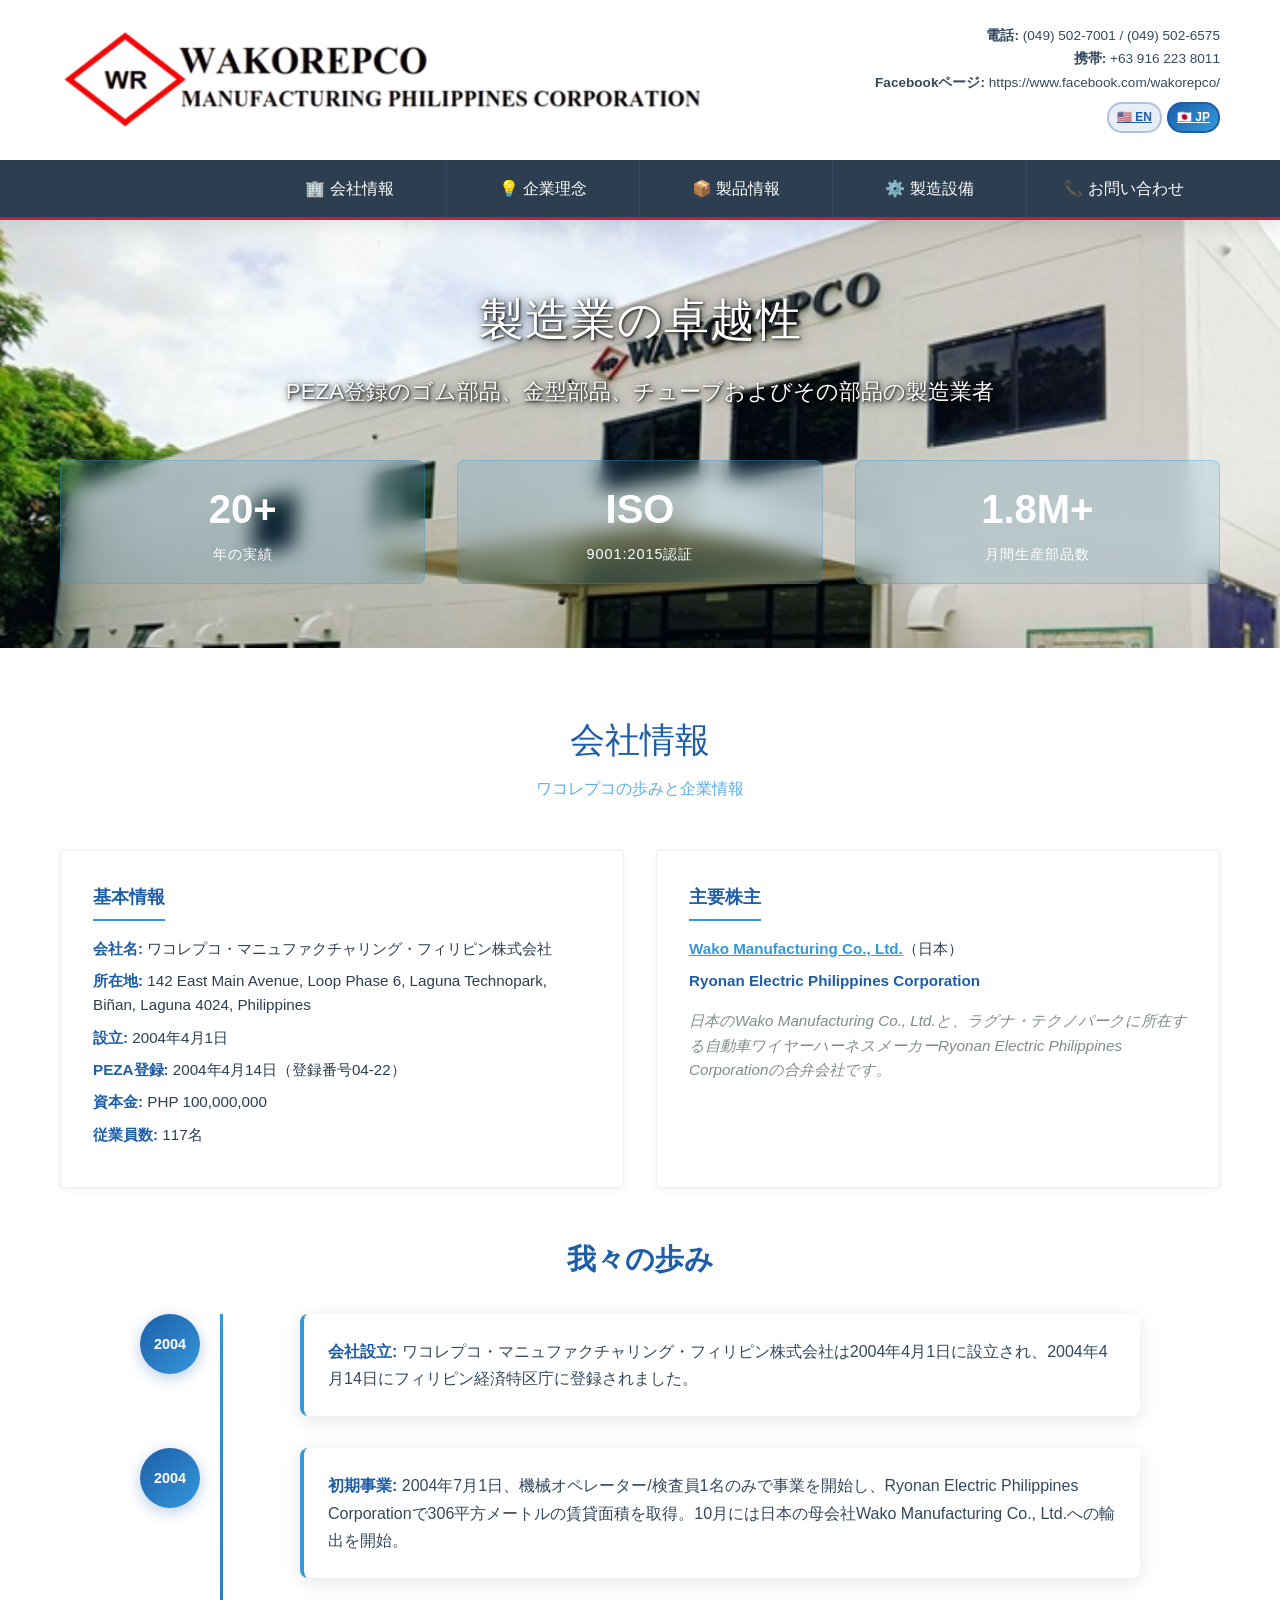
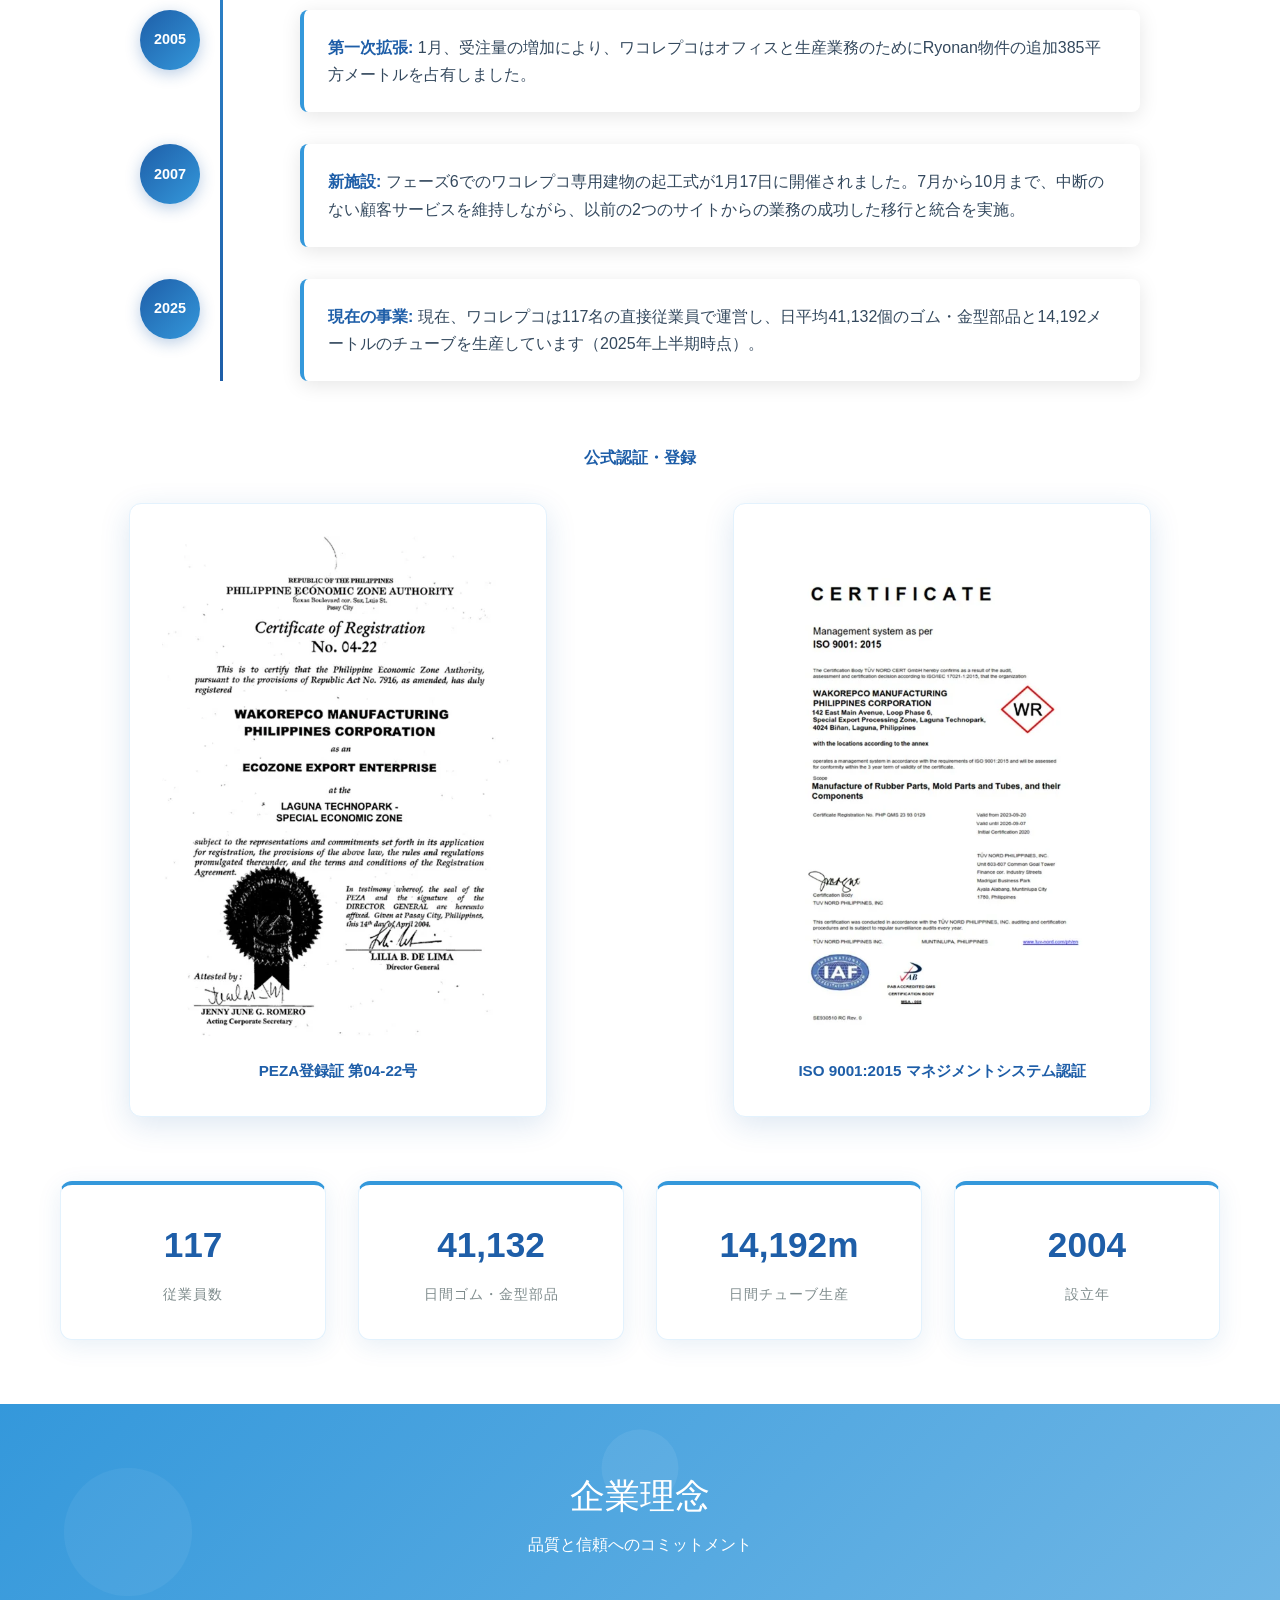
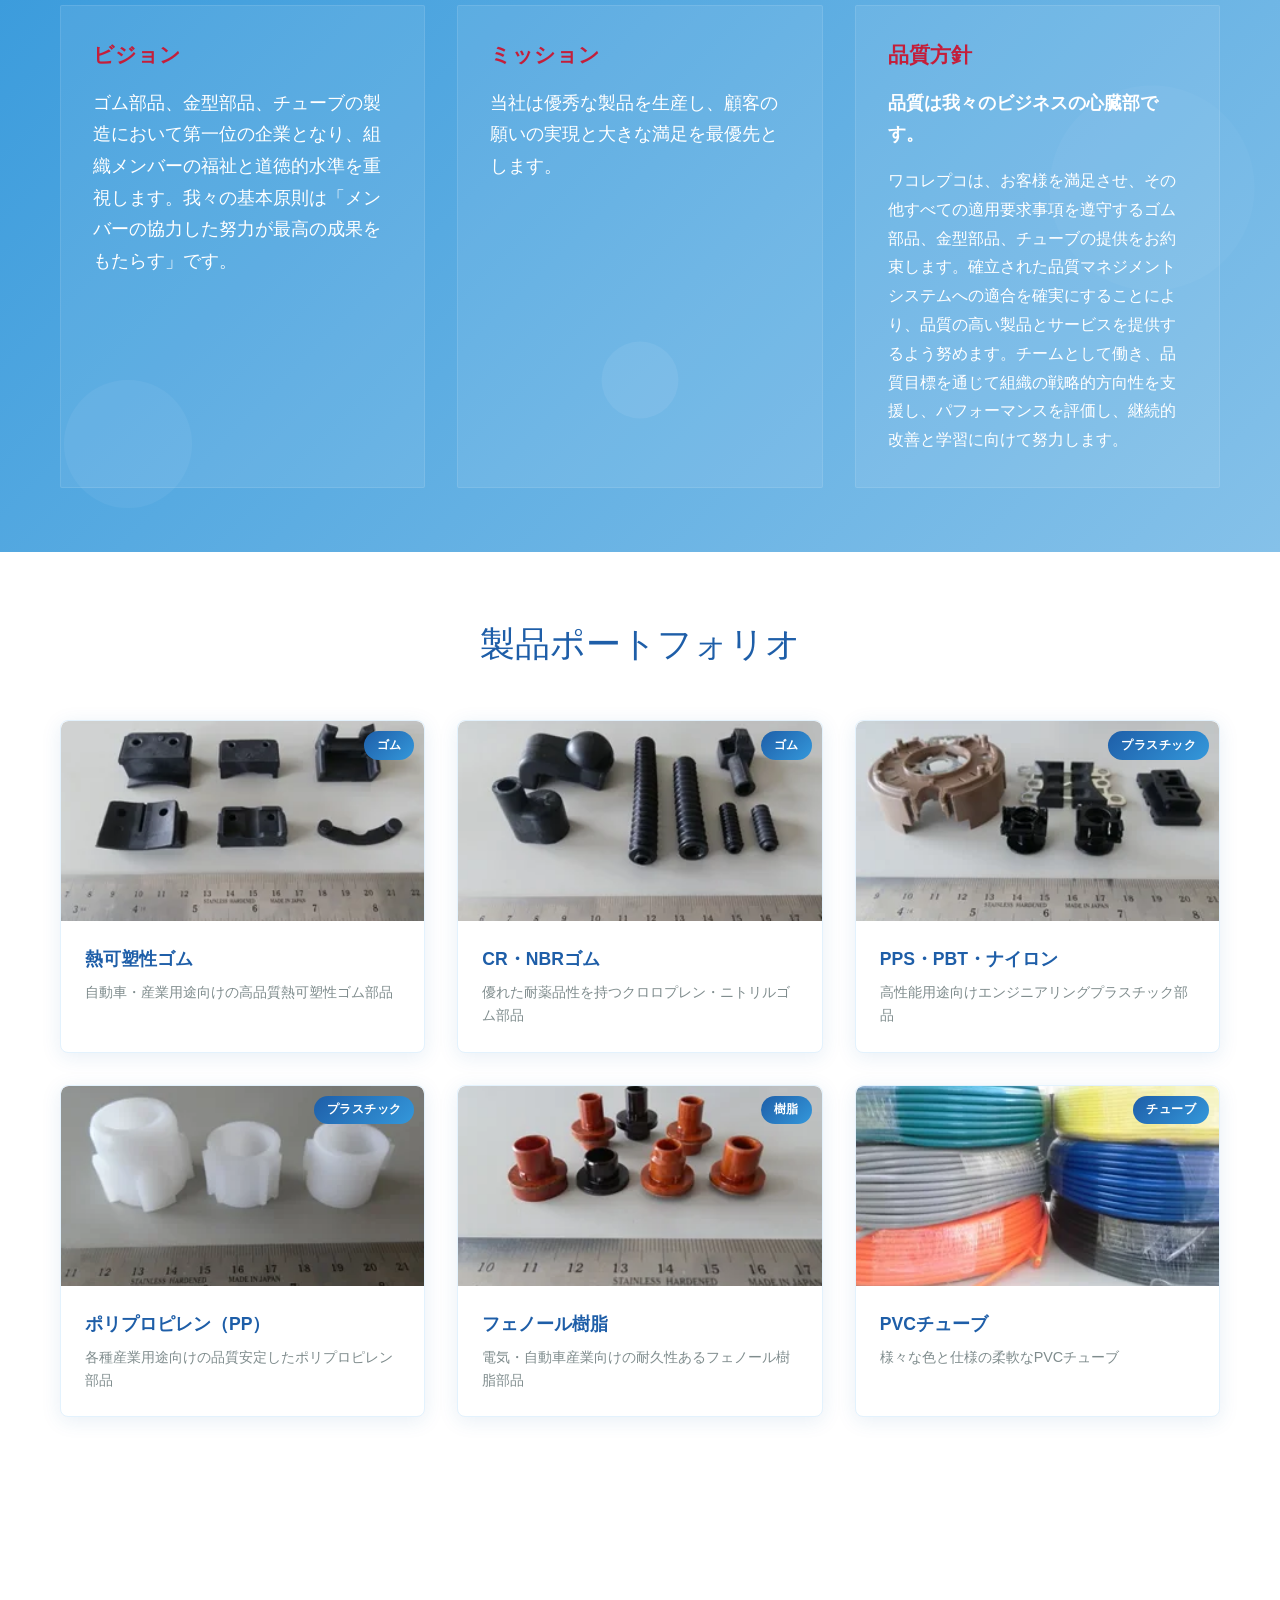
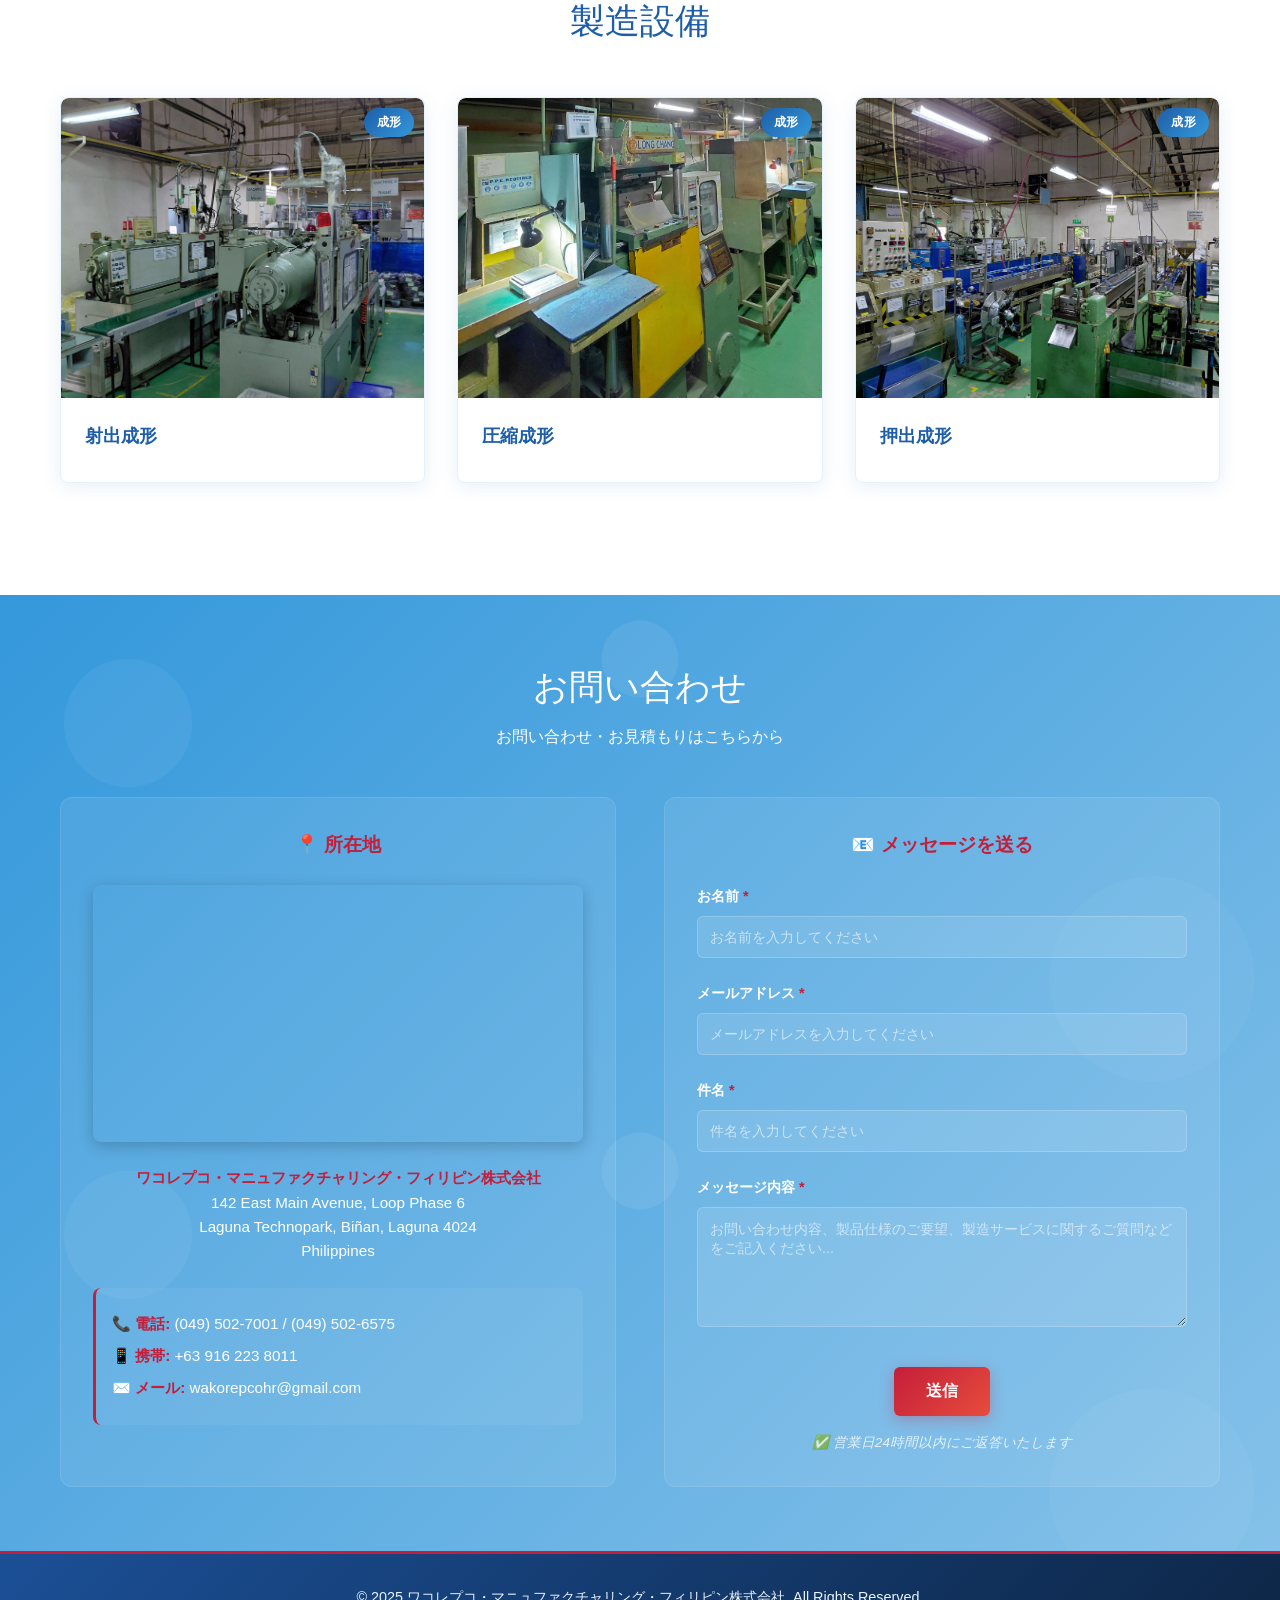
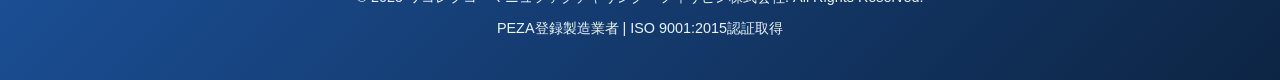
==== ja/index.html @ a809de7e "feat: Add Japanese version, WebP images, and SEO optimizations - Create /ja/ subdirectory with serve" ====
<!DOCTYPE html>
<html lang="ja">
<head>
    <meta charset="UTF-8">
    <meta name="viewport" content="width=device-width, initial-scale=1.0">
    <title>ワコレプコ・マニュファクチャリング・フィリピン株式会社 | PEZA登録 ゴム・金型部品メーカー</title>
    
    <!-- SEO Meta Tags -->
    <meta name="description" content="ラグナ・テクノパークのPEZA登録ゴム部品、金型部品、チューブ製造業者。20年以上の実績、月間180万個の生産能力、日本のWAKO製作所との合弁事業。">
    <meta name="keywords" content="ゴム部品 フィリピン, 金型部品 メーカー, 精密チューブ, ISO 9001:2015認証, PEZA ラグナ, 熱可塑性ゴム, フェノール樹脂, PVCチューブ, 製造業 フィリピン, 日本品質">
    <meta name="author" content="ワコレプコ・マニュファクチャリング・フィリピン株式会社">
    <meta name="robots" content="index, follow">
    <meta name="language" content="Japanese">
    <meta name="geo.region" content="PH-LAG">
    <meta name="geo.placename" content="Biñan, Laguna, Philippines">
    <meta name="geo.position" content="14.2860229;121.0687276">
    <meta name="ICBM" content="14.2860229, 121.0687276">
    
    <!-- Open Graph Meta Tags -->
    <meta property="og:title" content="ワコレプコ・マニュファクチャリング・フィリピン株式会社 | PEZA登録製造業者">
    <meta property="og:description" content="ラグナ・テクノパークのPEZA登録ゴム部品、金型部品、チューブ製造業者。日本のWAKO製作所との合弁事業。">
    <meta property="og:type" content="website">
    <meta property="og:url" content="https://wakorepco.onrender.com/ja/">
    <meta property="og:image" content="https://wakorepco.onrender.com/header-removebg-preview.png">
    <meta property="og:site_name" content="ワコレプコ・マニュファクチャリング・フィリピン株式会社">
    <meta property="og:locale" content="ja_PH">
    
    <!-- Twitter Card Meta Tags -->
    <meta name="twitter:card" content="summary_large_image">
    <meta name="twitter:title" content="ワコレプコ・マニュファクチャリング・フィリピン株式会社 | PEZA登録製造業">
    <meta name="twitter:description" content="ラグナ・テクノパークのPEZA登録ゴム部品、金型部品、チューブ製造業者。">
    <meta name="twitter:image" content="https://wakorepco.onrender.com/header-removebg-preview.png">
    
    <!-- Hreflang Tags -->
    <link rel="alternate" hreflang="en" href="https://wakorepco.onrender.com/">
    <link rel="alternate" hreflang="ja" href="https://wakorepco.onrender.com/ja/">
    <link rel="alternate" hreflang="x-default" href="https://wakorepco.onrender.com/">
    
    <!-- Favicon -->
    <link rel="icon" type="image/png" href="../logo.png">
    <link rel="apple-touch-icon" href="../logo.png">
    
    <!-- Canonical URL -->
    <link rel="canonical" href="https://wakorepco.onrender.com/ja/">
    
    <!-- Google Analytics 4 -->
    <script async src="https://www.googletagmanager.com/gtag/js?id=G-NEMP89RQ2Q"></script>
    <script>
        window.dataLayer = window.dataLayer || [];
        function gtag(){dataLayer.push(arguments);}
        gtag('js', new Date());
        gtag('config', 'G-NEMP89RQ2Q');
    </script>
    
    <!-- Schema.org Structured Data -->
    <script type="application/ld+json">
    {
      "@context": "https://schema.org",
      "@type": "Manufacturing",
      "name": "ワコレプコ・マニュファクチャリング・フィリピン株式会社",
      "description": "PEZA登録ゴム部品、金型部品、チューブ製造業者",
      "url": "https://wakorepco.onrender.com/ja/",
      "logo": "https://wakorepco.onrender.com/logo.png",
      "image": "https://wakorepco.onrender.com/Building%20bg.jpg",
      "telephone": "+63-49-502-7001",
      "email": "wakorepcohr@gmail.com",
      "address": {
        "@type": "PostalAddress",
        "streetAddress": "142 East Main Avenue, Loop Phase 6",
        "addressLocality": "Biñan",
        "addressRegion": "Laguna",
        "postalCode": "4024",
        "addressCountry": "PH"
      },
      "geo": {
        "@type": "GeoCoordinates",
        "latitude": 14.2860229,
        "longitude": 121.0687276
      },
      "foundingDate": "2004-04-01",
      "numberOfEmployees": "117",
      "hasCredential": [
        {
          "@type": "EducationalOccupationalCredential",
          "name": "ISO 9001:2015 Certification",
          "credentialCategory": "Quality Management System"
        }
      ],
      "makesOffer": [
        {
          "@type": "Offer",
          "itemOffered": {
            "@type": "Service",
            "name": "ゴム部品製造"
          }
        },
        {
          "@type": "Offer", 
          "itemOffered": {
            "@type": "Service",
            "name": "金型部品製造"
          }
        },
        {
          "@type": "Offer",
          "itemOffered": {
            "@type": "Service", 
            "name": "精密チューブ製造"
          }
        }
      ],
      "sameAs": [
        "https://www.facebook.com/wakorepco"
      ]
    }
    </script>
    <link rel="stylesheet" href="../style.min.css">
</head>
<body>
    <header>
        <div class="container">
            <div class="header-content">
                <div class="logo">
                    <picture>
                        <source srcset="../header-removebg-preview.webp" type="image/webp">
                        <img src="../header-removebg-preview.png" alt="ワコレプコ・マニュファクチャリング・フィリピン株式会社" class="logo-image">
                    </picture>
                </div>
                <div class="header-contact">
                    <div><strong>電話:</strong> (049) 502-7001 / (049) 502-6575</div>
                    <div><strong>携帯:</strong> +63 916 223 8011</div>
                    <div><strong>Facebookページ:</strong> https://www.facebook.com/wakorepco/</div>
                    <div class="language-switcher">
                        <a href="../" class="lang-btn">🇺🇸 EN</a>
                        <a href="./" class="lang-btn active">🇯🇵 JP</a>
                    </div>
                </div>
            </div>
        </div>
        <nav>
            <div class="container">
                <div class="mobile-menu-toggle" id="mobileMenuToggle" role="button" aria-label="モバイルメニュー" aria-expanded="false">
                    <span></span>
                    <span></span>
                    <span></span>
                </div>
                <ul class="nav-links">
                    <li class="mobile-menu-header">
                        <span>ナビゲーション</span>
                        <span class="mobile-menu-close" onclick="closeMobileMenu()">×</span>
                    </li>
                    <li><a href="#about">🏢 会社情報</a></li>
                    <li><a href="#philosophy">💡 企業理念</a></li>
                    <li><a href="#products">📦 製品情報</a></li>
                    <li><a href="#facilities">⚙️ 製造設備</a></li>
                    <li><a href="#contact">📞 お問い合わせ</a></li>
                </ul>
            </div>
        </nav>
    </header>

    <section class="hero">
        <div class="container">
            <h1>製造業の卓越性</h1>
            <p>PEZA登録のゴム部品、金型部品、チューブおよびその部品の製造業者</p>
            
            <div class="hero-stats">
                <div class="stat-item">
                    <span class="stat-number">20+</span>
                    <span class="stat-label">年の実績</span>
                </div>
                <div class="stat-item">
                    <span class="stat-number">ISO</span>
                    <span class="stat-label">9001:2015認証</span>
                </div>
                <div class="stat-item">
                    <span class="stat-number">1.8M+</span>
                    <span class="stat-label">月間生産部品数</span>
                </div>
            </div>
        </div>
    </section>

    <section class="section" id="about">
        <div class="container">
            <h2 class="section-title">会社情報</h2>
            <p class="section-subtitle">ワコレプコの歩みと企業情報</p>
            
            <!-- Company Info Grid -->
            <div class="company-grid">
                <div class="company-card">
                    <h3>基本情報</h3>
                    <p><strong>会社名:</strong> ワコレプコ・マニュファクチャリング・フィリピン株式会社</p>
                    <p><strong>所在地:</strong> 142 East Main Avenue, Loop Phase 6, Laguna Technopark, Biñan, Laguna 4024, Philippines</p>
                    <p><strong>設立:</strong> 2004年4月1日</p>
                    <p><strong>PEZA登録:</strong> 2004年4月14日（登録番号04-22）</p>
                    <p><strong>資本金:</strong> PHP 100,000,000</p>
                    <p><strong>従業員数:</strong> 117名</p>
                </div>
                
                <div class="company-card">
                    <h3>主要株主</h3>
                    <p><strong><a href="https://www.wakoseisakusyo.jp/" target="_blank" rel="noopener noreferrer">Wako Manufacturing Co., Ltd.</a></strong>（日本）</p>
                    <p><strong>Ryonan Electric Philippines Corporation</strong></p>
                    <p style="margin-top: 1rem; font-style: italic; color: #7f8c8d;">日本のWako Manufacturing Co., Ltd.と、ラグナ・テクノパークに所在する自動車ワイヤーハーネスメーカーRyonan Electric Philippines Corporationの合弁会社です。</p>
                </div>
            </div>
            
            <!-- Company History Timeline -->
            <div class="company-history">
                <div class="history-text">
                    <h3>我々の歩み</h3>
                </div>
                <div class="timeline">
                    <div class="timeline-item">
                        <div class="timeline-year">2004</div>
                        <div class="timeline-content">
                            <p><strong>会社設立:</strong> ワコレプコ・マニュファクチャリング・フィリピン株式会社は2004年4月1日に設立され、2004年4月14日にフィリピン経済特区庁に登録されました。</p>
                        </div>
                    </div>
                    
                    <div class="timeline-item">
                        <div class="timeline-year">2004</div>
                        <div class="timeline-content">
                            <p><strong>初期事業:</strong> 2004年7月1日、機械オペレーター/検査員1名のみで事業を開始し、Ryonan Electric Philippines Corporationで306平方メートルの賃貸面積を取得。10月には日本の母会社Wako Manufacturing Co., Ltd.への輸出を開始。</p>
                        </div>
                    </div>
                    
                    <div class="timeline-item">
                        <div class="timeline-year">2005</div>
                        <div class="timeline-content">
                            <p><strong>第一次拡張:</strong> 1月、受注量の増加により、ワコレプコはオフィスと生産業務のためにRyonan物件の追加385平方メートルを占有しました。</p>
                        </div>
                    </div>
                    
                    <div class="timeline-item">
                        <div class="timeline-year">2007</div>
                        <div class="timeline-content">
                            <p><strong>新施設:</strong> フェーズ6でのワコレプコ専用建物の起工式が1月17日に開催されました。7月から10月まで、中断のない顧客サービスを維持しながら、以前の2つのサイトからの業務の成功した移行と統合を実施。</p>
                        </div>
                    </div>
                    
                    <div class="timeline-item">
                        <div class="timeline-year">2025</div>
                        <div class="timeline-content">
                            <p><strong>現在の事業:</strong> 現在、ワコレプコは117名の直接従業員で運営し、日平均41,132個のゴム・金型部品と14,192メートルのチューブを生産しています（2025年上半期時点）。</p>
                        </div>
                    </div>
                </div>
            </div>
            
            <!-- Certifications Section -->
            <div class="certifications-section">
                <h3 class="section-subtitle" style="margin-bottom: 2rem; color: #1e5ea8;">公式認証・登録</h3>
                <div class="certification-images">
                    <div class="cert-image">
                        <picture>
                            <source srcset="../peza.webp" type="image/webp">
                            <img src="../peza.jpg" loading="lazy" alt="PEZA登録証" />
                        </picture>
                        <p>PEZA登録証 第04-22号</p>
                    </div>
                    <div class="cert-image">
                        <picture>
                            <source srcset="../iso.webp" type="image/webp">
                            <img src="../iso.jpg" loading="lazy" alt="ISO 9001:2015認証" />
                        </picture>
                        <p>ISO 9001:2015 マネジメントシステム認証</p>
                    </div>
                </div>
            </div>
            
            <!-- Company Statistics -->
            <div class="company-stats">
                <div class="stat-card">
                    <span class="stat-number">117</span>
                    <span class="stat-label">従業員数</span>
                </div>
                <div class="stat-card">
                    <span class="stat-number">41,132</span>
                    <span class="stat-label">日間ゴム・金型部品</span>
                </div>
                <div class="stat-card">
                    <span class="stat-number">14,192m</span>
                    <span class="stat-label">日間チューブ生産</span>
                </div>
                <div class="stat-card">
                    <span class="stat-number">2004</span>
                    <span class="stat-label">設立年</span>
                </div>
            </div>
        </div>
    </section>

    <section class="section philosophy-section" id="philosophy">
        <div class="container">
            <h2 class="section-title">企業理念</h2>
            <p class="section-subtitle">品質と信頼へのコミットメント</p>
            
            <div class="philosophy-grid">
                <div class="philosophy-card">
                    <h3>ビジョン</h3>
                    <p>ゴム部品、金型部品、チューブの製造において第一位の企業となり、組織メンバーの福祉と道徳的水準を重視します。我々の基本原則は「メンバーの協力した努力が最高の成果をもたらす」です。</p>
                </div>
                
                <div class="philosophy-card">
                    <h3>ミッション</h3>
                    <p>当社は優秀な製品を生産し、顧客の願いの実現と大きな満足を最優先とします。</p>
                </div>
                
                <div class="philosophy-card">
                    <h3>品質方針</h3>
                    <p><strong>品質は我々のビジネスの心臓部です。</strong></p>
                    <p style="margin-top: 1rem; font-size: 1rem;">ワコレプコは、お客様を満足させ、その他すべての適用要求事項を遵守するゴム部品、金型部品、チューブの提供をお約束します。確立された品質マネジメントシステムへの適合を確実にすることにより、品質の高い製品とサービスを提供するよう努めます。チームとして働き、品質目標を通じて組織の戦略的方向性を支援し、パフォーマンスを評価し、継続的改善と学習に向けて努力します。</p>
                </div>
            </div>
        </div>
    </section>

    <section class="section section-alt products-section" id="products">
        <div class="container">
            <h2 class="section-title">製品ポートフォリオ</h2>
            
            <div class="product-gallery">
                <div class="product-grid">
                    <div class="product-item" onclick="openLightbox('../thermoplastic-rubber.jpg', '熱可塑性ゴム部品', '自動車・産業用途向けの高品質熱可塑性ゴム部品')">
                        <div class="product-image">
                            <picture>
                                <source srcset="../thermoplastic-rubber.webp" type="image/webp">
                                <img src="../thermoplastic-rubber.jpg" loading="lazy" alt="熱可塑性ゴム部品" style="width: 100%; height: 100%; object-fit: cover;">
                            </picture>
                            <div class="product-overlay">
                                <span class="product-category">ゴム</span>
                            </div>
                            <div class="product-zoom-icon">🔍</div>
                        </div>
                        <div class="product-info">
                            <h4>熱可塑性ゴム</h4>
                            <p>自動車・産業用途向けの高品質熱可塑性ゴム部品</p>
                        </div>
                    </div>
                    
                    <div class="product-item" onclick="openLightbox('../cr-nbr-rubber.jpg', 'CR・NBRゴム部品', '優れた耐薬品性を持つクロロプレン・ニトリルゴム部品')">
                        <div class="product-image">
                            <picture>
                                <source srcset="../cr-nbr-rubber.webp" type="image/webp">
                                <img src="../cr-nbr-rubber.jpg" loading="lazy" alt="CR・NBRゴム部品" style="width: 100%; height: 100%; object-fit: cover;">
                            </picture>
                            <div class="product-overlay">
                                <span class="product-category">ゴム</span>
                            </div>
                            <div class="product-zoom-icon">🔍</div>
                        </div>
                        <div class="product-info">
                            <h4>CR・NBRゴム</h4>
                            <p>優れた耐薬品性を持つクロロプレン・ニトリルゴム部品</p>
                        </div>
                    </div>
                    
                    <div class="product-item" onclick="openLightbox('../pps-pbt-nylon.jpg', 'PPS・PBT・ナイロン部品', '高性能用途向けエンジニアリングプラスチック部品')">
                        <div class="product-image">
                            <picture>
                                <source srcset="../pps-pbt-nylon.webp" type="image/webp">
                                <img src="../pps-pbt-nylon.jpg" loading="lazy" alt="PPS・PBT・ナイロン部品" style="width: 100%; height: 100%; object-fit: cover;">
                            </picture>
                            <div class="product-overlay">
                                <span class="product-category">プラスチック</span>
                            </div>
                            <div class="product-zoom-icon">🔍</div>
                        </div>
                        <div class="product-info">
                            <h4>PPS・PBT・ナイロン</h4>
                            <p>高性能用途向けエンジニアリングプラスチック部品</p>
                        </div>
                    </div>
                    
                    <div class="product-item" onclick="openLightbox('../polypropylene.jpg', 'ポリプロピレン（PP）部品', '各種産業用途向けの品質安定したポリプロピレン部品')">
                        <div class="product-image">
                            <picture>
                                <source srcset="../polypropylene.webp" type="image/webp">
                                <img src="../polypropylene.jpg" loading="lazy" alt="ポリプロピレン部品" style="width: 100%; height: 100%; object-fit: cover;">
                            </picture>
                            <div class="product-overlay">
                                <span class="product-category">プラスチック</span>
                            </div>
                            <div class="product-zoom-icon">🔍</div>
                        </div>
                        <div class="product-info">
                            <h4>ポリプロピレン（PP）</h4>
                            <p>各種産業用途向けの品質安定したポリプロピレン部品</p>
                        </div>
                    </div>
                    
                    <div class="product-item" onclick="openLightbox('../phenol-resin.jpg', 'フェノール樹脂部品', '電気・自動車産業向けの耐久性あるフェノール樹脂部品')">
                        <div class="product-image">
                            <picture>
                                <source srcset="../phenol-resin.webp" type="image/webp">
                                <img src="../phenol-resin.jpg" loading="lazy" alt="フェノール樹脂部品" style="width: 100%; height: 100%; object-fit: cover;">
                            </picture>
                            <div class="product-overlay">
                                <span class="product-category">樹脂</span>
                            </div>
                            <div class="product-zoom-icon">🔍</div>
                        </div>
                        <div class="product-info">
                            <h4>フェノール樹脂</h4>
                            <p>電気・自動車産業向けの耐久性あるフェノール樹脂部品</p>
                        </div>
                    </div>
                    
                    <div class="product-item" onclick="openLightbox('../pvc-tubes.jpg', 'PVCチューブ', '様々な色と仕様の柔軟なPVCチューブ')">
                        <div class="product-image">
                            <picture>
                                <source srcset="../pvc-tubes.webp" type="image/webp">
                                <img src="../pvc-tubes.jpg" loading="lazy" alt="PVCチューブ" style="width: 100%; height: 100%; object-fit: cover;">
                            </picture>
                            <div class="product-overlay">
                                <span class="product-category">チューブ</span>
                            </div>
                            <div class="product-zoom-icon">🔍</div>
                        </div>
                        <div class="product-info">
                            <h4>PVCチューブ</h4>
                            <p>様々な色と仕様の柔軟なPVCチューブ</p>
                        </div>
                    </div>
                </div>
            </div>
        </div>
    </section>

    <section class="section" id="facilities">
        <div class="container">
            <h2 class="section-title">製造設備</h2>
            
            <div class="product-grid">
                <div class="product-item" onclick="openLightbox('../Injection-Molding.jpg', '射出成形', '')">
                    <div class="product-image" style="height: 300px;">
                        <picture>
                            <source srcset="../Injection-Molding.webp" type="image/webp">
                            <img src="../Injection-Molding.jpg" loading="lazy" alt="射出成形" style="width: 100%; height: 100%; object-fit: cover;">
                        </picture>
                        <div class="product-overlay">
                            <span class="product-category">成形</span>
                        </div>
                        <div class="product-zoom-icon">🔍</div>
                    </div>
                    <div class="product-info">
                        <h4>射出成形</h4>
                    </div>
                </div>
                
                <div class="product-item" onclick="openLightbox('../Compression-molding.jpg', '圧縮成形', '')">
                    <div class="product-image" style="height: 300px;">
                        <picture>
                            <source srcset="../Compression-molding.webp" type="image/webp">
                            <img src="../Compression-molding.jpg" loading="lazy" alt="圧縮成形" style="width: 100%; height: 100%; object-fit: cover;">
                        </picture>
                        <div class="product-overlay">
                            <span class="product-category">成形</span>
                        </div>
                        <div class="product-zoom-icon">🔍</div>
                    </div>
                    <div class="product-info">
                        <h4>圧縮成形</h4>
                    </div>
                </div>
                
                <div class="product-item" onclick="openLightbox('../Extrusion.jpg', '押出成形', '')">
                    <div class="product-image" style="height: 300px;">
                        <picture>
                            <source srcset="../Extrusion.webp" type="image/webp">
                            <img src="../Extrusion.jpg" loading="lazy" alt="押出成形" style="width: 100%; height: 100%; object-fit: cover;">
                        </picture>
                        <div class="product-overlay">
                            <span class="product-category">成形</span>
                        </div>
                        <div class="product-zoom-icon">🔍</div>
                    </div>
                    <div class="product-info">
                        <h4>押出成形</h4>
                    </div>
                </div>
            </div>
        </div>
    </section>

    <section class="section contact-section" id="contact">
        <div class="container">
            <h2 class="section-title">お問い合わせ</h2>
            <p class="section-subtitle">お問い合わせ・お見積もりはこちらから</p>
            
            <div class="contact-main-grid">
                <div class="location-section">
                    <h3>📍 所在地</h3>
                    <div class="map-container">
                        <iframe src="https://www.google.com/maps/embed?pb=!1m18!1m12!1m3!1d3865.1234567890123!2d121.0687276!3d14.2860229!2m3!1f0!2f0!3f0!3m2!1i1024!2i768!4f13.1!3m3!1m2!1s0x0%3A0x0!2zMTTCsDE3JzA5LjciTiAxMjHCsDA0JzA3LjQiRQ!5e0!3m2!1sen!2sph!4v1234567890" width="100%" height="250" style="border:0;" allowfullscreen="" loading="lazy" referrerpolicy="no-referrer-when-downgrade"></iframe>
                    </div>
                    <div class="address-info">
                        <strong>ワコレプコ・マニュファクチャリング・フィリピン株式会社</strong><br>
                        142 East Main Avenue, Loop Phase 6<br>
                        Laguna Technopark, Biñan, Laguna 4024<br>
                        Philippines
                    </div>
                    <div class="contact-quick-info">
                        <p><strong>📞 電話:</strong> (049) 502-7001 / (049) 502-6575</p>
                        <p><strong>📱 携帯:</strong> +63 916 223 8011</p>
                        <p><strong>✉️ メール:</strong> wakorepcohr@gmail.com</p>
                    </div>
                </div>
                
                <div class="contact-form-section">
                    <h3>📧 メッセージを送る</h3>
                    <form class="contact-form" action="https://formspree.io/f/xgvavgqj" method="POST">
                        <div class="form-group">
                            <label for="name">お名前 <span class="required">*</span></label>
                            <input type="text" id="name" name="name" placeholder="お名前を入力してください" required>
                        </div>
                        <div class="form-group">
                            <label for="email">メールアドレス <span class="required">*</span></label>
                            <input type="email" id="email" name="email" placeholder="メールアドレスを入力してください" required>
                        </div>
                        <div class="form-group">
                            <label for="subject">件名 <span class="required">*</span></label>
                            <input type="text" id="subject" name="subject" placeholder="件名を入力してください" required>
                        </div>
                        <div class="form-group">
                            <label for="message">メッセージ内容 <span class="required">*</span></label>
                            <textarea id="message" name="message" placeholder="お問い合わせ内容、製品仕様のご要望、製造サービスに関するご質問などをご記入ください..." required></textarea>
                        </div>
                        <div class="form-submit">
                            <button type="submit" class="submit-btn">送信</button>
                            <p class="form-note">✅ 営業日24時間以内にご返答いたします</p>
                        </div>
                        <div id="formStatus" class="form-status" style="display: none;"></div>
                    </form>
                </div>
            </div>
        </div>
    </section>

    <footer>
        <div class="container">
            <div class="footer-content">
                <p>&copy; 2025 ワコレプコ・マニュファクチャリング・フィリピン株式会社. All Rights Reserved.</p>
                <p>PEZA登録製造業者 | ISO 9001:2015認証取得</p>
            </div>
        </div>
    </footer>

    <button class="back-to-top" onclick="scrollToTop()" aria-label="トップに戻る">
        <span>↑</span>
        <span class="back-to-top-text">トップに戻る</span>
    </button>

    <!-- Lightbox Modal -->
    <div id="lightboxModal" class="lightbox-modal" onclick="closeLightbox()">
        <div class="lightbox-content" onclick="event.stopPropagation()">
            <span class="lightbox-close" onclick="closeLightbox()">×</span>
            <img id="lightboxImage" src="" alt="">
            <div class="lightbox-info">
                <h3 id="lightboxTitle"></h3>
                <p id="lightboxDescription"></p>
            </div>
        </div>
    </div>

    <script src="../main.min.js"></script>
</body>
</html>
---- style.min.css ----
*{margin:0;padding:0;box-sizing:border-box}body{font-family:Arial,sans-serif;line-height:1.6;color:#2c3e50;background-color:#fff}.container{max-width:1200px;margin:0 auto;padding:0 20px}header{background:#fff;border-bottom:3px solid #c41e3a;box-shadow:0 4px 20px rgba(0,0,0,.1);position:sticky;top:0;z-index:1000}.header-content{display:flex;justify-content:space-between;align-items:center;padding:1rem 0}.logo{display:flex;align-items:center;gap:15px}.logo-image{height:120px;width:auto;margin-right:15px}.logo-placeholder{display:flex;align-items:center;gap:15px}.company-info h1{font-size:1.8rem;font-weight:700;color:#2c3e50;margin-bottom:2px}.company-tagline{font-size:.85rem;color:#7f8c8d;font-weight:500}.header-contact{text-align:right;font-size:.85rem;color:#34495e}.header-contact div{margin-bottom:2px}.language-switcher{display:flex;gap:5px;margin-top:8px;justify-content:flex-end}.lang-btn{background:rgba(30,94,168,.1);border:2px solid rgba(30,94,168,.3);color:#1e5ea8;padding:4px 8px;border-radius:15px;font-size:.75rem;font-weight:600;cursor:pointer;transition:all .3s ease;display:flex;align-items:center;gap:2px}.lang-btn:hover{background:rgba(30,94,168,.2);border-color:rgba(30,94,168,.5);transform:translateY(-1px)}.lang-btn.active{background:linear-gradient(135deg,#1e5ea8 0,#3498db 100%);border-color:#1e5ea8;color:#fff}nav{background:#2c3e50;padding:0;position:relative}.nav-links{display:flex;list-style:none;margin:0;padding:0}.nav-links li{flex:1}.nav-links a{display:block;color:#fff;text-decoration:none;padding:1rem;text-align:center;font-weight:500;transition:background .3s ease;border-right:1px solid #34495e}.nav-links li:last-child a{border-right:none}.nav-links a:hover{background:linear-gradient(135deg,#3498db 0,#5dade2 100%);transform:translateY(-1px)}.mobile-menu-toggle{display:none;flex-direction:column;cursor:pointer;padding:8px;z-index:1001;position:absolute;top:50%;right:20px;transform:translateY(-50%);background:0 0;border:2px solid rgba(255,255,255,.3);border-radius:8px;transition:all .3s ease;width:40px;height:40px;justify-content:center;align-items:center}.mobile-menu-toggle:hover{background:rgba(255,255,255,.1);border-color:rgba(255,255,255,.5)}.mobile-menu-toggle span{width:20px;height:2px;background:#fff;margin:2px 0;transition:.3s;border-radius:1px;display:block}.mobile-menu-toggle.active{background:rgba(255,255,255,.15);border-color:rgba(255,255,255,.6)}.mobile-menu-toggle.active span:first-child{transform:rotate(-45deg) translate(-3px,4px)}.mobile-menu-toggle.active span:nth-child(2){opacity:0}.mobile-menu-toggle.active span:nth-child(3){transform:rotate(45deg) translate(-3px,-4px)}.hero{background:url('Building bg.jpg') right 20%/cover no-repeat;color:#fff;padding:4rem 0;text-align:center;position:relative;overflow:hidden}.hero::before{content:'';position:absolute;top:0;left:0;right:0;bottom:0;background:linear-gradient(135deg,rgba(52,152,219,.7) 0,rgba(52,152,219,.4) 50%,rgba(52,152,219,.2) 100%);z-index:1}.hero .container{position:relative;z-index:2}.hero::before{content:'';position:absolute;top:0;left:0;right:0;bottom:0;background:url('data:image/svg+xml,<svg xmlns="http://www.w3.org/2000/svg" viewBox="0 0 1000 1000"><defs><radialGradient id="a" cx="50%" cy="50%"><stop offset="0%" stop-color="%23ffffff" stop-opacity="0.1"/><stop offset="100%" stop-color="%23ffffff" stop-opacity="0"/></radialGradient></defs><circle cx="200" cy="200" r="150" fill="url(%23a)"/><circle cx="800" cy="300" r="100" fill="url(%23a)"/><circle cx="400" cy="700" r="120" fill="url(%23a)"/></svg>');opacity:.3;z-index:0}.hero h1{font-size:2.8rem;font-weight:300;margin-bottom:1rem;letter-spacing:1px;text-shadow:2px 2px 12px rgba(0,0,0,.8),1px 1px 3px rgba(0,0,0,.9)}.hero p{font-size:1.4rem;margin-bottom:2rem;font-weight:400;line-height:1.8;color:#fff;text-shadow:2px 2px 8px rgba(0,0,0,.8),1px 1px 3px rgba(0,0,0,.9)}.hero-stats{display:grid;grid-template-columns:repeat(auto-fit,minmax(200px,1fr));gap:2rem;margin-top:3rem;position:relative;z-index:1}.stat-item{text-align:center;padding:1rem;background:rgba(52,152,219,.15);border-radius:8px;backdrop-filter:blur(10px);border:1px solid rgba(52,152,219,.3)}.stat-number{font-size:2.5rem;font-weight:700;color:#fff;display:block}.stat-label{font-size:.9rem;color:#fff;text-transform:uppercase;letter-spacing:1px}.section{padding:4rem 0}.section-alt{background:#f8f9fa}.section-title{font-size:2.2rem;font-weight:300;color:#1e5ea8;margin-bottom:.5rem;text-align:center}.products-section .section-title{margin-bottom:3rem}#facilities .section-title{margin-bottom:3rem}.section-subtitle{text-align:center;color:#5dade2;margin-bottom:3rem;font-size:1rem}.company-grid{display:grid;grid-template-columns:repeat(auto-fit,minmax(350px,1fr));gap:2rem;margin-bottom:3rem}.company-card{background:#fff;padding:2rem;border:1px solid #ecf0f1;border-radius:2px;box-shadow:0 2px 10px rgba(0,0,0,.05)}.company-card h3{color:#1e5ea8;font-size:1.1rem;font-weight:600;margin-bottom:1rem;padding-bottom:.5rem;border-bottom:2px solid #3498db;display:inline-block}.company-card p{margin-bottom:.5rem;font-size:.95rem;line-height:1.6}.company-card strong{color:#1e5ea8}.company-history{margin-bottom:4rem}.history-text h3{font-size:1.8rem;color:#1e5ea8;margin-bottom:2rem;text-align:center;font-weight:600}.timeline{position:relative;max-width:1000px;margin:0 auto}.timeline::before{content:'';position:absolute;left:80px;top:0;bottom:0;width:3px;background:linear-gradient(180deg,#3498db 0,#1e5ea8 100%)}.timeline-item{position:relative;margin-bottom:2rem;padding-left:140px}.timeline-year{position:absolute;left:0;top:0;width:60px;height:60px;background:linear-gradient(135deg,#1e5ea8 0,#3498db 100%);color:#fff;border-radius:50%;display:flex;align-items:center;justify-content:center;font-weight:700;font-size:.9rem;box-shadow:0 4px 15px rgba(30,94,168,.3);z-index:10}.timeline-content{background:#fff;padding:1.5rem;border-radius:8px;box-shadow:0 4px 20px rgba(0,0,0,.1);border-left:4px solid #3498db;margin-left:20px}.timeline-content p{margin-bottom:1rem;line-height:1.7;color:#34495e}.timeline-content p:last-child{margin-bottom:0}.timeline-content strong{color:#1e5ea8}p a{color:#3498db;text-decoration:underline;transition:color .3s ease}p a:hover{color:#1e5ea8;text-decoration:underline}.certifications-section{margin:4rem 0;text-align:center}.certification-images{display:grid;grid-template-columns:repeat(auto-fit,minmax(400px,1fr));gap:3rem;margin-top:2rem;justify-items:center}.cert-image{background:#fff;padding:2rem;border-radius:12px;box-shadow:0 8px 30px rgba(30,94,168,.15);border:1px solid #e3f2fd;transition:transform .3s ease,box-shadow .3s ease}.cert-image:hover{transform:translateY(-5px);box-shadow:0 12px 40px rgba(30,94,168,.2)}.cert-image img{max-width:100%;height:auto;max-height:500px;border-radius:8px;margin-bottom:1rem}.cert-image p{font-size:.95rem;color:#1e5ea8;font-weight:600;margin:0}.company-stats{display:grid;grid-template-columns:repeat(auto-fit,minmax(200px,1fr));gap:2rem;margin-top:3rem}.stat-card{background:#fff;padding:2rem;border-radius:12px;text-align:center;box-shadow:0 6px 25px rgba(30,94,168,.1);border:1px solid #e3f2fd;border-top:4px solid #3498db;transition:transform .3s ease,box-shadow .3s ease}.stat-card:hover{transform:translateY(-3px);box-shadow:0 10px 35px rgba(30,94,168,.15)}.stat-card .stat-number{font-size:2.2rem;font-weight:700;color:#1e5ea8;display:block;margin-bottom:.5rem}.stat-card .stat-label{font-size:.9rem;color:#7f8c8d;text-transform:uppercase;letter-spacing:1px;font-weight:500}.philosophy-section{background:linear-gradient(135deg,#3498db 0,#5dade2 50%,#85c1e9 100%);color:#fff;position:relative;overflow:hidden}.philosophy-section::before{content:'';position:absolute;top:0;left:0;right:0;bottom:0;background:url('data:image/svg+xml,<svg xmlns="http://www.w3.org/2000/svg" viewBox="0 0 1000 400"><circle cx="100" cy="100" r="50" fill="%23ffffff" opacity="0.05"/><circle cx="900" cy="300" r="80" fill="%23ffffff" opacity="0.03"/><circle cx="500" cy="50" r="30" fill="%23ffffff" opacity="0.07"/></svg>');z-index:0}.philosophy-section .section-subtitle,.philosophy-section .section-title{color:#fff;position:relative;z-index:1}.philosophy-grid{display:grid;grid-template-columns:repeat(auto-fit,minmax(350px,1fr));gap:2rem;position:relative;z-index:1}.philosophy-card{background:rgba(255,255,255,.08);padding:2rem;border:1px solid rgba(255,255,255,.1);border-radius:2px}.philosophy-card h3{font-size:1.3rem;font-weight:600;margin-bottom:1rem;color:#c41e3a}.philosophy-card p{line-height:1.8;font-size:1.1rem}.product-gallery{margin-bottom:3rem}.gallery-title{font-size:1.8rem;color:#1e5ea8;text-align:center;margin-bottom:2rem;font-weight:600;position:relative}.gallery-title::after{content:'';position:absolute;bottom:-8px;left:50%;transform:translateX(-50%);width:60px;height:3px;background:linear-gradient(90deg,#3498db,#5dade2)}.product-grid{display:grid;grid-template-columns:repeat(auto-fit,minmax(300px,1fr));gap:2rem;margin-bottom:3rem}.product-item{background:#fff;border-radius:8px;overflow:hidden;box-shadow:0 4px 20px rgba(30,94,168,.1);transition:all .3s ease;border:1px solid #e3f2fd}.product-item:hover{transform:translateY(-5px);box-shadow:0 8px 30px rgba(30,94,168,.2)}.product-image{position:relative;height:200px;overflow:hidden;background:#f8f9fa;border-radius:8px 8px 0 0}.product-overlay{position:absolute;top:10px;right:10px;background:linear-gradient(135deg,#1e5ea8,#3498db);color:#fff;padding:.3rem .8rem;border-radius:15px;font-size:.75rem;font-weight:600;text-transform:uppercase;letter-spacing:.5px}.product-info{padding:1.5rem}.product-info h4{color:#1e5ea8;font-size:1.1rem;font-weight:600;margin-bottom:.5rem}.product-info p{color:#7f8c8d;font-size:.9rem;line-height:1.6}.product-item{cursor:pointer;position:relative;z-index:1;pointer-events:auto}.product-zoom-icon{position:absolute;top:10px;right:10px;background:rgba(30,94,168,.9);color:#fff;width:35px;height:35px;border-radius:50%;display:flex;align-items:center;justify-content:center;font-size:20px;opacity:0;transition:all .3s ease;cursor:pointer}.product-item:hover .product-zoom-icon{opacity:1}.lightbox-modal{display:none;position:fixed;top:0;left:0;width:100%;height:100%;background:rgba(0,0,0,.9);z-index:2000;align-items:center;justify-content:center}.lightbox-modal.show{display:flex!important}.lightbox-content{background:#fff;border-radius:12px;max-width:90%;max-height:90%;position:relative;display:flex;flex-direction:column;overflow:hidden;box-shadow:0 20px 60px rgba(0,0,0,.3)}.lightbox-close{position:absolute;top:15px;right:20px;font-size:30px;color:#666;cursor:pointer;z-index:10;background:rgba(255,255,255,.9);width:40px;height:40px;border-radius:50%;display:flex;align-items:center;justify-content:center;transition:all .3s ease}.lightbox-close:hover{background:rgba(196,30,58,.9);color:#fff}#lightboxImage{width:100%;max-height:70vh;object-fit:contain;background:#f8f9fa}.lightbox-info{padding:2rem;text-align:center}.lightbox-info h3{color:#3498db;margin-bottom:1rem;font-size:1.5rem}.lightbox-info p{color:#3498db;line-height:1.6}.products-section{background:#fff}.table-container{background:#fff;border:1px solid #ecf0f1;border-radius:2px;overflow:hidden;margin-bottom:2rem;box-shadow:0 2px 10px rgba(0,0,0,.05)}.table-header{background:linear-gradient(135deg,#1e5ea8 0,#2471a3 100%);color:#fff;padding:1rem 1.5rem;font-size:1.1rem;font-weight:600}table{width:100%;border-collapse:collapse}th{background:linear-gradient(135deg,#e3f2fd 0,#f8f9fa 100%);padding:1rem 1.5rem;text-align:left;font-weight:600;color:#1e5ea8;border-bottom:2px solid #3498db;font-size:.9rem;text-transform:uppercase;letter-spacing:.5px}td{padding:1rem 1.5rem;border-bottom:1px solid #ecf0f1;font-size:.95rem}tr:nth-child(2n){background:#fafbfc}tr:hover{background:linear-gradient(135deg,#e3f2fd 0,#f1f8ff 100%)}.facilities-grid{display:grid;grid-template-columns:repeat(auto-fit,minmax(300px,1fr));gap:1.5rem}.facility-card{background:#fff;padding:2rem;border:1px solid #e3f2fd;border-radius:8px;border-left:4px solid #3498db;box-shadow:0 4px 20px rgba(30,94,168,.1);transition:transform .3s ease,box-shadow .3s ease}.facility-card:hover{transform:translateY(-2px);box-shadow:0 8px 30px rgba(30,94,168,.15)}.facility-card h3{color:#1e5ea8;font-size:1.1rem;font-weight:600;margin-bottom:1rem}.facility-card p{color:#7f8c8d;font-size:.9rem;line-height:1.6}#facilities .product-image{height:500px}.contact-section{background:linear-gradient(135deg,#3498db 0,#5dade2 50%,#85c1e9 100%);color:#fff;position:relative;overflow:hidden}.contact-section::before{content:'';position:absolute;top:0;left:0;right:0;bottom:0;background:url('data:image/svg+xml,<svg xmlns="http://www.w3.org/2000/svg" viewBox="0 0 1000 400"><circle cx="100" cy="100" r="50" fill="%23ffffff" opacity="0.05"/><circle cx="900" cy="300" r="80" fill="%23ffffff" opacity="0.03"/><circle cx="500" cy="50" r="30" fill="%23ffffff" opacity="0.07"/></svg>');z-index:0}.contact-section .section-subtitle,.contact-section .section-title{color:#fff;position:relative;z-index:1}.contact-grid{display:grid;grid-template-columns:repeat(auto-fit,minmax(350px,1fr));gap:2rem;position:relative;z-index:1}.contact-card{background:rgba(255,255,255,.08);padding:2rem;border:1px solid rgba(255,255,255,.1);border-radius:2px}.contact-card h3{font-size:1.2rem;font-weight:600;margin-bottom:1rem;color:#c41e3a}.contact-info{margin-bottom:.8rem;font-size:.95rem;line-height:1.6}.contact-info strong{color:#fff}.contact-main-grid{display:grid;grid-template-columns:1fr 1fr;gap:3rem;margin-top:2rem}.hours-section,.location-section{background:rgba(255,255,255,.08);padding:2rem;border:1px solid rgba(255,255,255,.1);border-radius:12px}.hours-section h3,.location-section h3{color:#c41e3a;font-size:1.2rem;font-weight:600;margin-bottom:1.5rem;text-align:center}.map-container{margin-bottom:1.5rem;border-radius:8px;overflow:hidden;box-shadow:0 4px 15px rgba(0,0,0,.2);pointer-events:auto!important;position:static!important;z-index:auto!important}.map-container iframe{pointer-events:auto!important;position:static!important;z-index:auto!important}.address-info{text-align:center;color:#fff;line-height:1.6;font-size:.95rem}.address-info strong{color:#c41e3a}.contact-quick-info{margin-top:1.5rem;padding:1rem;background:rgba(255,255,255,.05);border-radius:8px;border-left:3px solid #c41e3a}.contact-quick-info p{color:#fff;font-size:.95rem;margin:.5rem 0;line-height:1.6}.contact-quick-info strong{color:#c41e3a}.hours-grid{display:flex;flex-direction:column;gap:1rem}.hours-item{display:grid;grid-template-columns:1fr 1fr auto;gap:1rem;padding:.75rem 1rem;background:rgba(255,255,255,.05);border-radius:6px;align-items:center}.hours-item .day{font-weight:600;color:#fff}.hours-item .time{color:#e8f4fd;font-size:.9rem}.hours-item .status{padding:.25rem .75rem;border-radius:15px;font-size:.75rem;font-weight:600;text-align:center}.status.open{background:#27ae60;color:#fff}.status.appointment{background:#f39c12;color:#fff}.status.closed{background:#e74c3c;color:#fff}.hours-highlight{margin-top:1rem;padding:1rem;background:rgba(196,30,58,.2);border-radius:8px;text-align:center;color:#fff;border:1px solid rgba(196,30,58,.3)}.hours-highlight strong{color:#c41e3a}.contact-form-section{background:rgba(255,255,255,.08);padding:2rem;border:1px solid rgba(255,255,255,.1);border-radius:12px;min-height:100%;display:flex;flex-direction:column}.contact-form-section h3{color:#c41e3a;font-size:1.2rem;font-weight:600;margin-bottom:1.5rem;text-align:center}.contact-form{display:flex;flex-direction:column;gap:1.5rem;flex-grow:1}.form-group{display:flex;flex-direction:column}.form-group label{color:#fff;font-weight:600;margin-bottom:.5rem;font-size:.9rem}.required{color:#c41e3a}.form-group input,.form-group textarea{padding:.75rem;border:1px solid rgba(255,255,255,.2);border-radius:6px;background:rgba(255,255,255,.1);color:#fff;font-size:.9rem;font-family:inherit;transition:all .3s ease;pointer-events:auto!important;position:static!important;z-index:auto!important}.contact-form *{pointer-events:auto!important;position:relative}.location-section *{pointer-events:auto!important;position:relative}.contact-main-grid .location-section{pointer-events:auto!important;position:relative!important;z-index:999!important}.contact-main-grid .location-section .map-container{pointer-events:auto!important;position:relative!important;z-index:1000!important;transform:none!important}.contact-main-grid .location-section .map-container iframe{pointer-events:auto!important;position:relative!important;z-index:1001!important;transform:none!important}.form-group input:focus,.form-group textarea:focus{outline:0;border-color:#3498db;background:rgba(255,255,255,.15);box-shadow:0 0 0 3px rgba(52,152,219,.2)}.form-group input::placeholder,.form-group textarea::placeholder{color:rgba(255,255,255,.6)}.form-group textarea{resize:vertical;min-height:120px}.form-submit{display:flex;flex-direction:column;align-items:center;gap:1rem;margin-top:auto;padding-top:1rem}.submit-btn{background:linear-gradient(135deg,#c41e3a 0,#e74c3c 100%);color:#fff;border:none;padding:.875rem 2rem;border-radius:6px;font-size:1rem;font-weight:600;cursor:pointer;transition:all .3s ease;box-shadow:0 4px 15px rgba(196,30,58,.3)}.submit-btn:hover{background:linear-gradient(135deg,#1e5ea8 0,#3498db 100%);transform:translateY(-2px);box-shadow:0 6px 20px rgba(30,94,168,.4)}.submit-btn:active{transform:translateY(0)}.form-note{color:rgba(255,255,255,.8);font-size:.85rem;text-align:center;margin:0;font-style:italic}.form-status{padding:1rem;border-radius:6px;text-align:center;font-weight:500;margin-top:1rem}.form-status.success{background:rgba(39,174,96,.2);border:1px solid rgba(39,174,96,.5);color:#fff}.form-status.error{background:rgba(231,76,60,.2);border:1px solid rgba(231,76,60,.5);color:#fff}footer{background:linear-gradient(135deg,#1b4f96 0,#0d2544 100%);color:#e8f4fd;text-align:center;padding:2rem 0;border-top:3px solid #c41e3a}.footer-content p{margin-bottom:.5rem;font-size:.9rem}.certifications{background:linear-gradient(135deg,#f8f9fa 0,#fff 100%);padding:2rem;text-align:center;border:1px solid #e3f2fd;border-radius:8px;margin:2rem 0;box-shadow:0 4px 20px rgba(30,94,168,.1)}.cert-badge{display:inline-block;background:linear-gradient(135deg,#1e5ea8 0,#3498db 100%);color:#fff;padding:.5rem 1rem;border-radius:25px;font-weight:600;font-size:.9rem;margin:0 .5rem;box-shadow:0 2px 10px rgba(30,94,168,.3)}.back-to-top{position:fixed;bottom:30px;right:30px;background:linear-gradient(135deg,#1e5ea8 0,#3498db 100%);color:#fff;border:none;border-radius:25px;padding:8px 16px;font-size:14px;font-weight:600;cursor:pointer;box-shadow:0 4px 20px rgba(30,94,168,.3);opacity:0;visibility:hidden;transition:all .3s ease;z-index:1000;display:flex;align-items:center;justify-content:center;gap:6px;min-width:auto}.back-to-top span:first-child{font-size:18px;line-height:1}.back-to-top-text{font-size:12px;font-weight:600;white-space:nowrap}.back-to-top.show{opacity:1;visibility:visible}.back-to-top:hover{background:linear-gradient(135deg,#c41e3a 0,#e74c3c 100%);transform:translateY(-2px);box-shadow:0 6px 25px rgba(196,30,58,.4)}.back-to-top:active{transform:translateY(0)}@media (max-width:768px){header{position:relative!important}.header-content{flex-direction:column;gap:.5rem;text-align:center;padding:1rem 0 .5rem 0}.header-contact{text-align:center;font-size:.8rem}.language-switcher{justify-content:center!important;margin-top:8px!important}.lang-btn{font-size:.7rem!important;padding:3px 6px!important}.logo-image{content:url('logowako.png');height:60px;width:auto}.mobile-menu-toggle{display:flex!important;position:absolute!important;top:50%!important;right:20px!important;transform:translateY(-50%)!important;z-index:1001!important;background:0 0!important;border:2px solid rgba(255,255,255,.3)!important;border-radius:8px!important;padding:8px!important;transition:all .3s ease!important}.mobile-menu-toggle:hover{background:rgba(255,255,255,.1)!important;border-color:rgba(255,255,255,.5)!important}.nav-links{position:fixed;top:160px;right:-300px;width:250px;background:rgba(44,62,80,.98);backdrop-filter:blur(10px);flex-direction:column;transform:translateX(0);opacity:1;visibility:visible;transition:all .4s ease;z-index:999;box-shadow:-5px 5px 25px rgba(0,0,0,.3);display:flex;border-radius:15px 0 0 15px;border:1px solid rgba(255,255,255,.1);max-height:calc(100vh - 200px);overflow-y:auto}.nav-links.active{right:0}.nav-links a{border-right:none;border-bottom:1px solid rgba(255,255,255,.1);padding:1.2rem 1.5rem;text-align:left;color:#fff;font-weight:500;font-size:.95rem;transition:all .3s ease;background:0 0}.nav-links a:hover{background:rgba(255,255,255,.1);color:#74b9ff;padding-left:2rem}.nav-links li:last-child a{border-bottom:none;border-radius:0 0 0 15px}.nav-links li:first-child a{border-radius:15px 0 0 0}.mobile-menu-header{background:rgba(255,255,255,.1)!important;padding:1rem 1.5rem!important;display:flex!important;justify-content:space-between!important;align-items:center!important;border-bottom:2px solid rgba(255,255,255,.2)!important;border-radius:15px 0 0 0!important}.mobile-menu-header span:first-child{color:#fff!important;font-weight:600!important;font-size:1rem!important}.mobile-menu-close{color:#fff!important;font-size:1.5rem!important;cursor:pointer!important;width:30px!important;height:30px!important;display:flex!important;align-items:center!important;justify-content:center!important;border-radius:50%!important;transition:all .3s ease!important}.mobile-menu-close:hover{background:rgba(255,255,255,.2)!important;color:#ff6b6b!important}nav{position:relative!important;min-height:60px!important;display:flex!important;align-items:center!important}nav .container{position:relative!important;width:100%!important}.hero h1{font-size:2rem}.hero p{font-size:1rem}.section-title{font-size:1.8rem}.certification-images,.company-grid,.company-stats,.contact-grid,.contact-main-grid,.philosophy-grid{grid-template-columns:1fr;gap:2rem}.certification-images{justify-items:center;padding:0 1rem}.cert-image{max-width:350px;width:100%;margin:0 auto}.timeline::before{left:30px}.timeline-item{padding-left:80px}.timeline-year{left:0;width:50px;height:50px;font-size:.8rem}.timeline-content{margin-left:10px}table{font-size:.8rem}td,th{padding:.8rem}}@media (max-width:480px){.container{padding:0 15px}.hero{padding:2rem 0}.section{padding:2rem 0}td,th{padding:.5rem;font-size:.75rem}.certification-images{padding:0 .5rem;gap:1.5rem}.cert-image{max-width:300px;padding:1.5rem}.back-to-top{bottom:20px;right:20px;padding:6px 12px;font-size:12px}.back-to-top span:first-child{font-size:16px}.back-to-top-text{font-size:10px}}
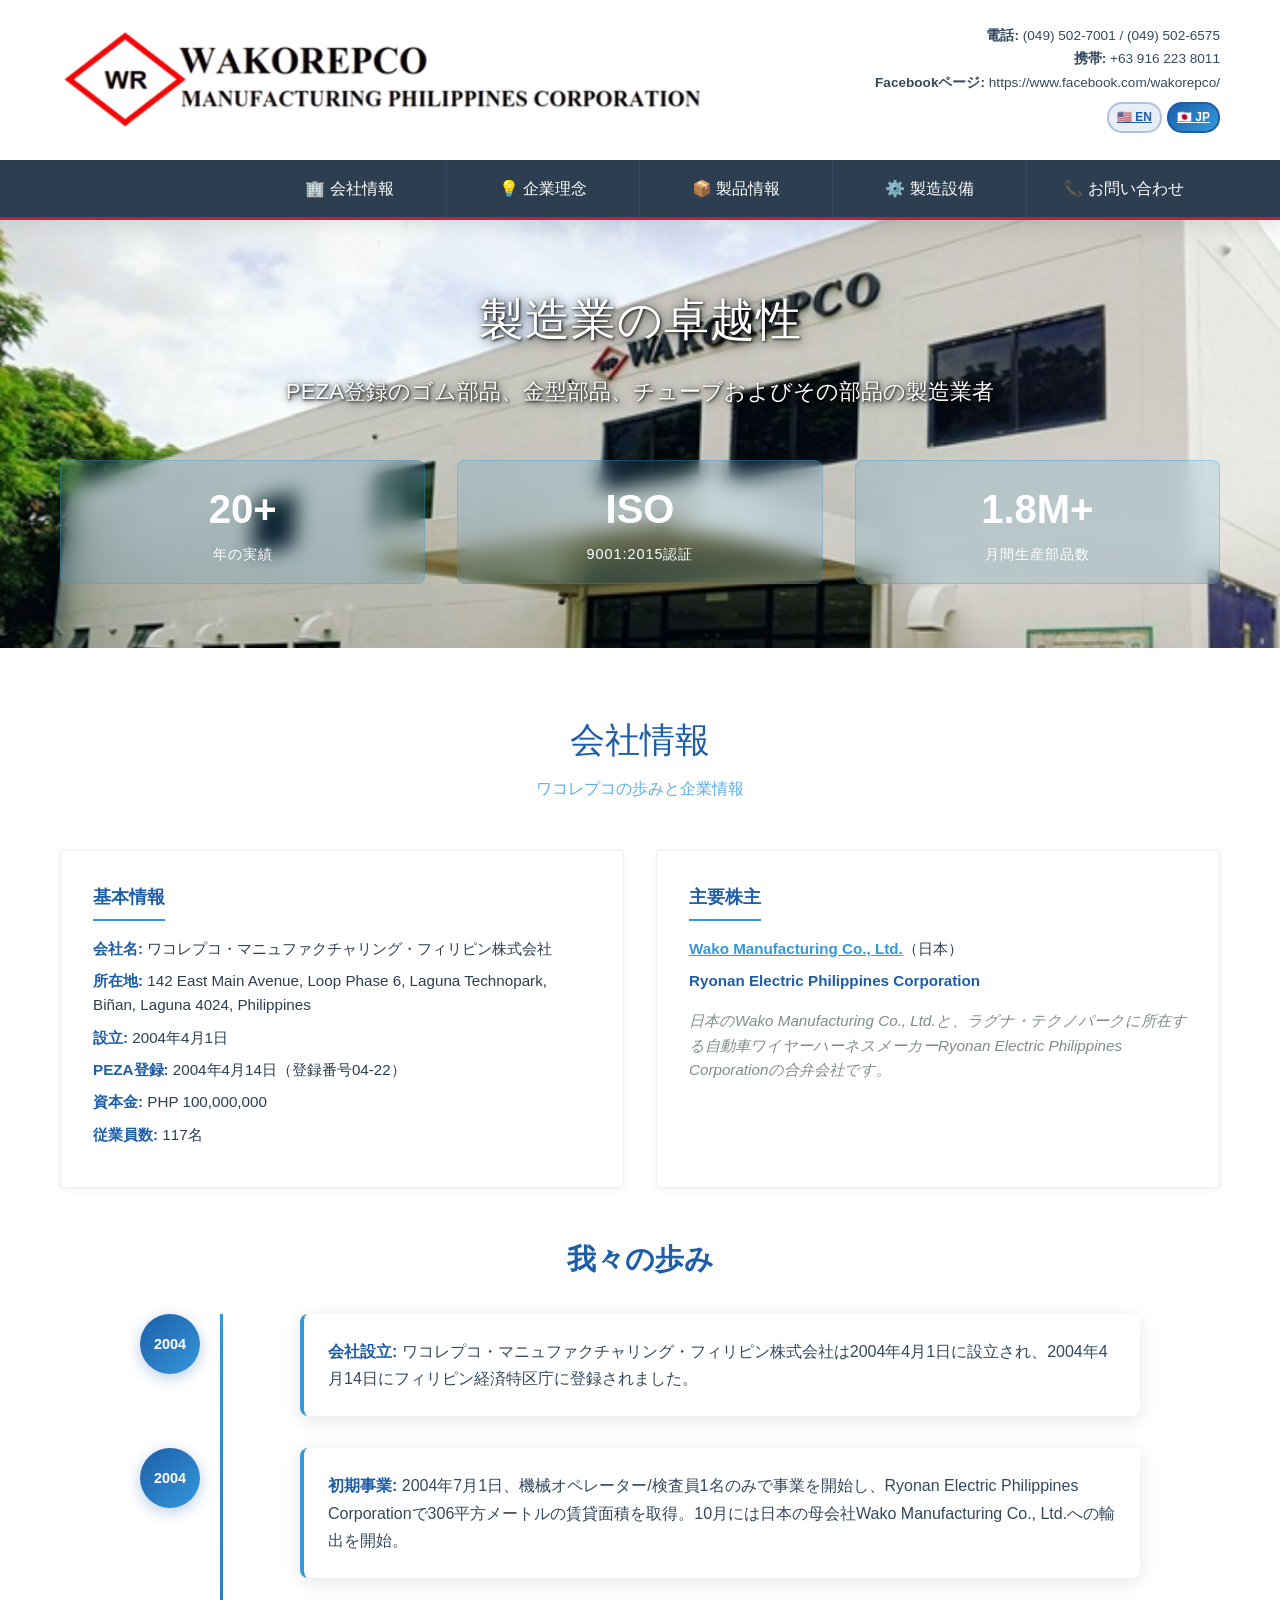
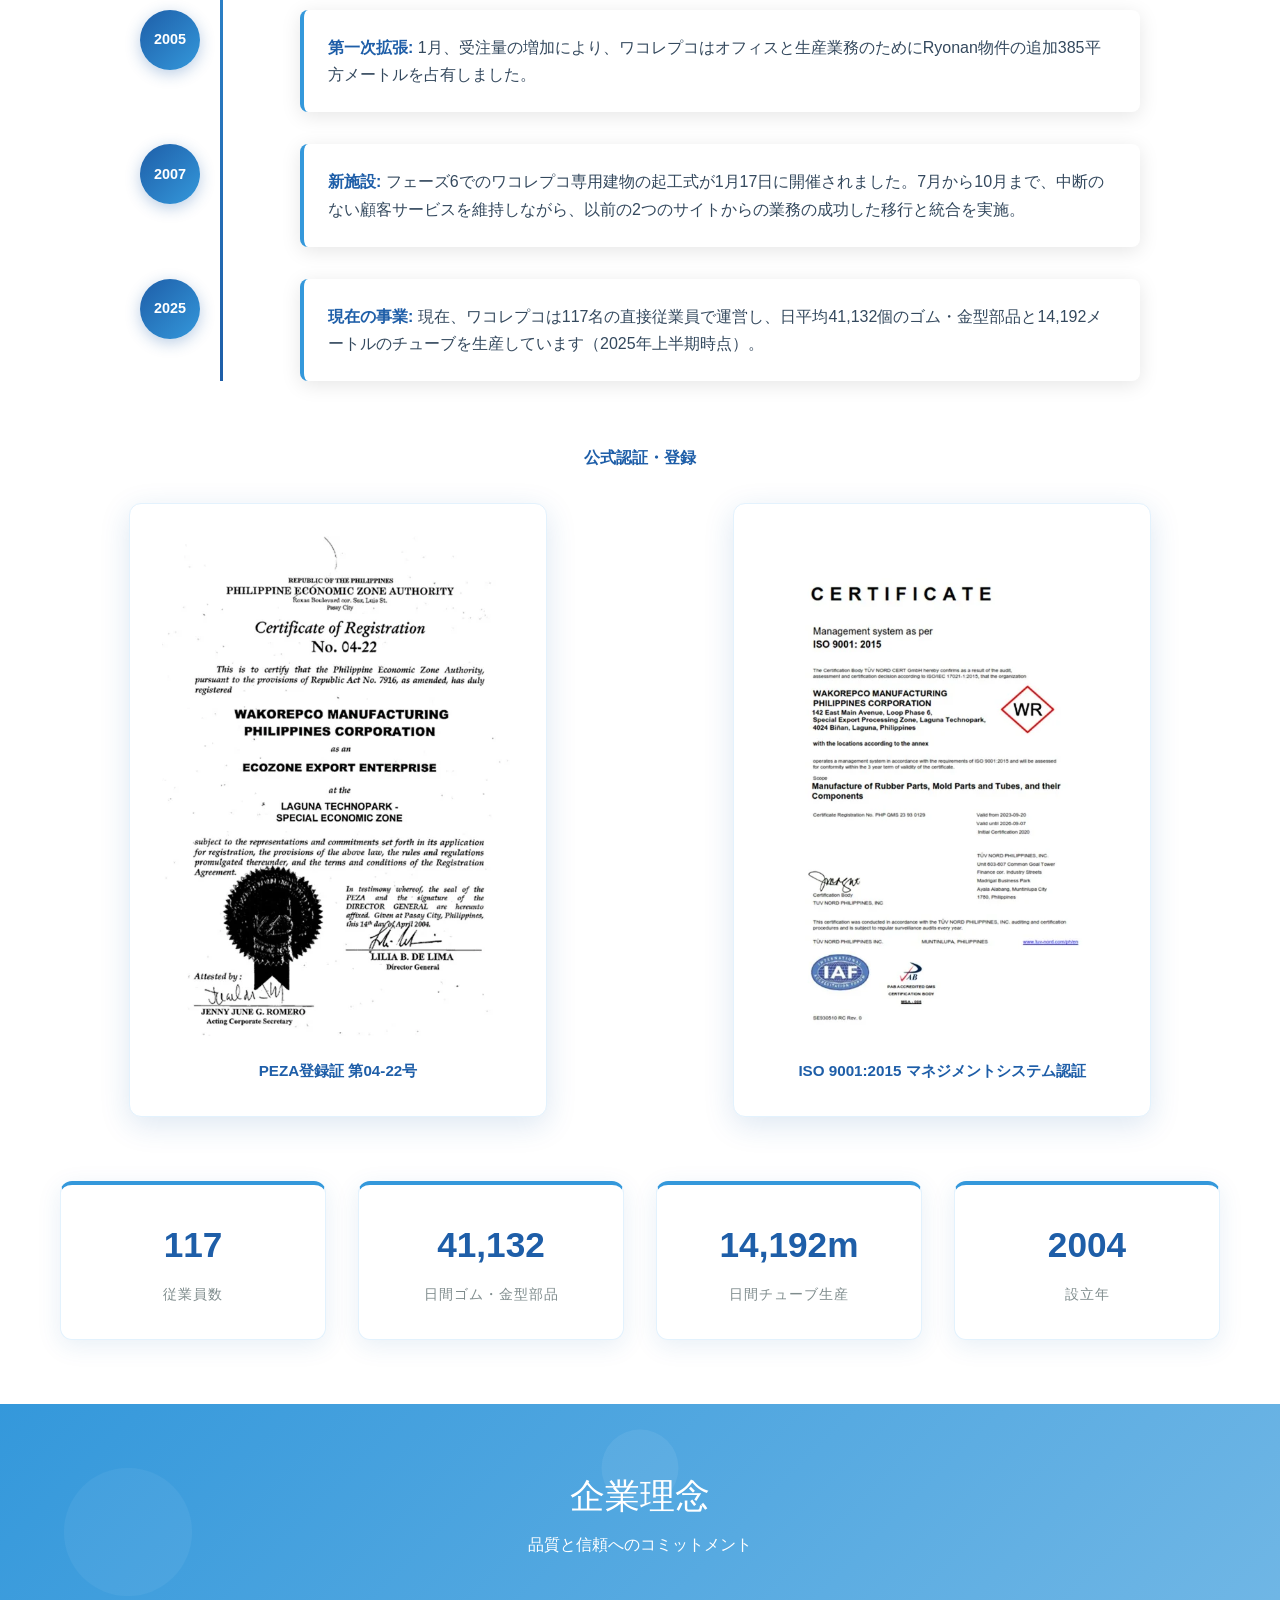
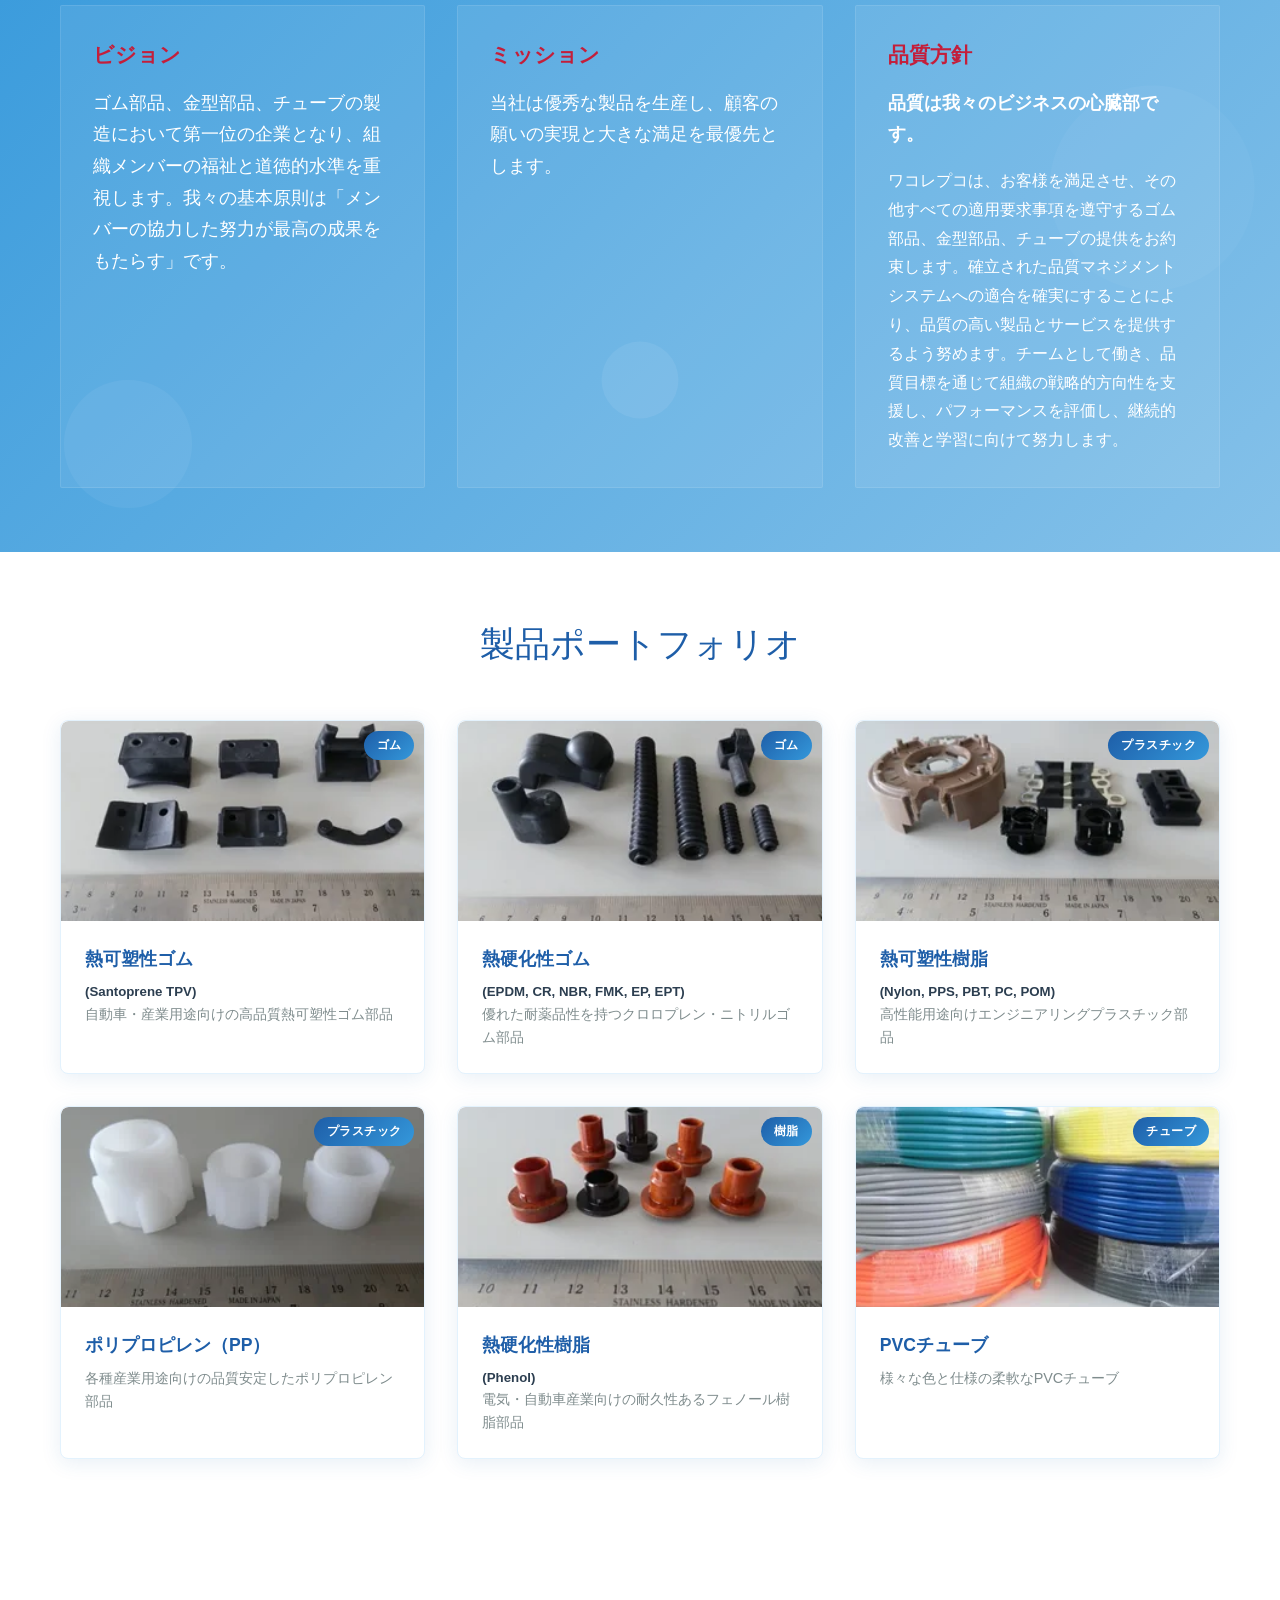
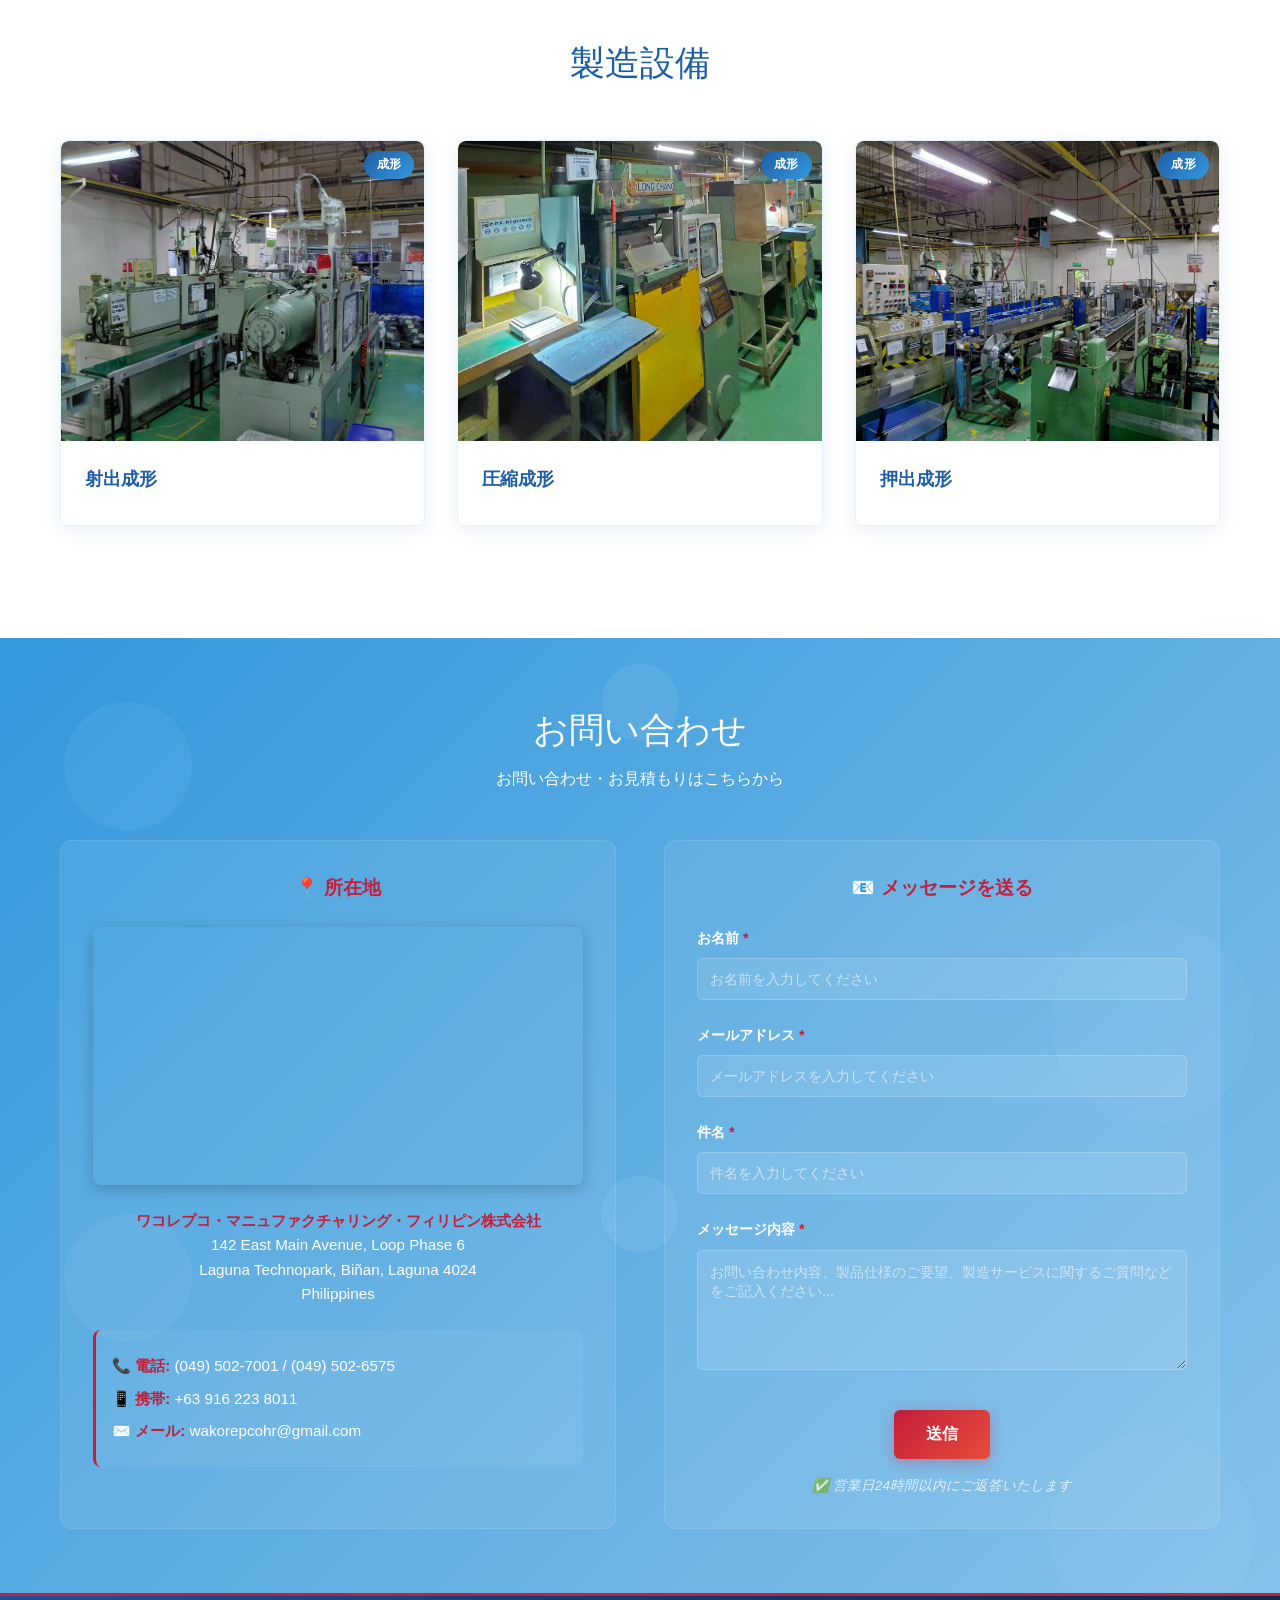
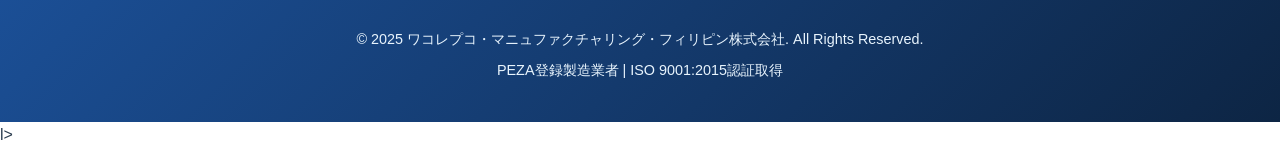
==== commit dae9eac3: "fix: correct subtitle placement in Japanese product card Move subtitle after title and add parenthes" ====
--- a/ja/index.html
+++ b/ja/index.html
@@ -323,7 +323,7 @@
             
             <div class="product-gallery">
                 <div class="product-grid">
-                    <div class="product-item" onclick="openLightbox('../thermoplastic-rubber.jpg', '熱可塑性ゴム部品', '自動車・産業用途向けの高品質熱可塑性ゴム部品')">
+                    <div class="product-item" onclick="openLightbox('../thermoplastic-rubber.jpg', '(Santoprene TPV)', '熱可塑性ゴム部品', '自動車・産業用途向けの高品質熱可塑性ゴム部品')">
                         <div class="product-image">
                             <picture>
                                 <source srcset="../thermoplastic-rubber.webp" type="image/webp">
@@ -336,15 +336,16 @@
                         </div>
                         <div class="product-info">
                             <h4>熱可塑性ゴム</h4>
+                            <h5 class="product-subtitle">(Santoprene TPV)</h5>
                             <p>自動車・産業用途向けの高品質熱可塑性ゴム部品</p>
                         </div>
                     </div>
                     
-                    <div class="product-item" onclick="openLightbox('../cr-nbr-rubber.jpg', 'CR・NBRゴム部品', '優れた耐薬品性を持つクロロプレン・ニトリルゴム部品')">
+                    <div class="product-item" onclick="openLightbox('../cr-nbr-rubber.jpg', '(EPDM, CR, NBR, FMK, EP, EPT)', '熱硬化性ゴム部品', '優れた耐薬品性を持つクロロプレン・ニトリルゴム部品')">
                         <div class="product-image">
                             <picture>
                                 <source srcset="../cr-nbr-rubber.webp" type="image/webp">
-                                <img src="../cr-nbr-rubber.jpg" loading="lazy" alt="CR・NBRゴム部品" style="width: 100%; height: 100%; object-fit: cover;">
+                                <img src="../cr-nbr-rubber.jpg" loading="lazy" alt="熱硬化性ゴム部品" style="width: 100%; height: 100%; object-fit: cover;">
                             </picture>
                             <div class="product-overlay">
                                 <span class="product-category">ゴム</span>
@@ -352,16 +353,17 @@
                             <div class="product-zoom-icon">🔍</div>
                         </div>
                         <div class="product-info">
-                            <h4>CR・NBRゴム</h4>
+                            <h4>熱硬化性ゴム</h4>
+                            <h5 class="product-subtitle">(EPDM, CR, NBR, FMK, EP, EPT)</h5>
                             <p>優れた耐薬品性を持つクロロプレン・ニトリルゴム部品</p>
                         </div>
                     </div>
                     
-                    <div class="product-item" onclick="openLightbox('../pps-pbt-nylon.jpg', 'PPS・PBT・ナイロン部品', '高性能用途向けエンジニアリングプラスチック部品')">
+                    <div class="product-item" onclick="openLightbox('../pps-pbt-nylon.jpg', '(Nylon, PPS, PBT, PC, POM)', '熱可塑性樹脂部品', '高性能用途向けエンジニアリングプラスチック部品')">
                         <div class="product-image">
                             <picture>
                                 <source srcset="../pps-pbt-nylon.webp" type="image/webp">
-                                <img src="../pps-pbt-nylon.jpg" loading="lazy" alt="PPS・PBT・ナイロン部品" style="width: 100%; height: 100%; object-fit: cover;">
+                                <img src="../pps-pbt-nylon.jpg" loading="lazy" alt="熱可塑性樹脂部品" style="width: 100%; height: 100%; object-fit: cover;">
                             </picture>
                             <div class="product-overlay">
                                 <span class="product-category">プラスチック</span>
@@ -369,7 +371,8 @@
                             <div class="product-zoom-icon">🔍</div>
                         </div>
                         <div class="product-info">
-                            <h4>PPS・PBT・ナイロン</h4>
+                            <h4>熱可塑性樹脂</h4>
+                            <h5 class="product-subtitle">(Nylon, PPS, PBT, PC, POM)</h5>
                             <p>高性能用途向けエンジニアリングプラスチック部品</p>
                         </div>
                     </div>
@@ -391,11 +394,11 @@
                         </div>
                     </div>
                     
-                    <div class="product-item" onclick="openLightbox('../phenol-resin.jpg', 'フェノール樹脂部品', '電気・自動車産業向けの耐久性あるフェノール樹脂部品')">
+                    <div class="product-item" onclick="openLightbox('../phenol-resin.jpg', '(Phenol)', '熱硬化性樹脂部品', '電気・自動車産業向けの耐久性あるフェノール樹脂部品')">
                         <div class="product-image">
                             <picture>
                                 <source srcset="../phenol-resin.webp" type="image/webp">
-                                <img src="../phenol-resin.jpg" loading="lazy" alt="フェノール樹脂部品" style="width: 100%; height: 100%; object-fit: cover;">
+                                <img src="../phenol-resin.jpg" loading="lazy" alt="熱硬化性樹脂部品" style="width: 100%; height: 100%; object-fit: cover;">
                             </picture>
                             <div class="product-overlay">
                                 <span class="product-category">樹脂</span>
@@ -403,7 +406,8 @@
                             <div class="product-zoom-icon">🔍</div>
                         </div>
                         <div class="product-info">
-                            <h4>フェノール樹脂</h4>
+                            <h4>熱硬化性樹脂</h4>
+                            <h5 class="product-subtitle">(Phenol)</h5>
                             <p>電気・自動車産業向けの耐久性あるフェノール樹脂部品</p>
                         </div>
                     </div>
@@ -560,6 +564,7 @@
             <img id="lightboxImage" src="" alt="">
             <div class="lightbox-info">
                 <h3 id="lightboxTitle"></h3>
+                <h5 id="lightboxSubtitle" class="lightbox-subtitle"></h5>
                 <p id="lightboxDescription"></p>
             </div>
         </div>
@@ -567,4 +572,4 @@
 
     <script src="../main.min.js"></script>
 </body>
-</html>+</html>l>
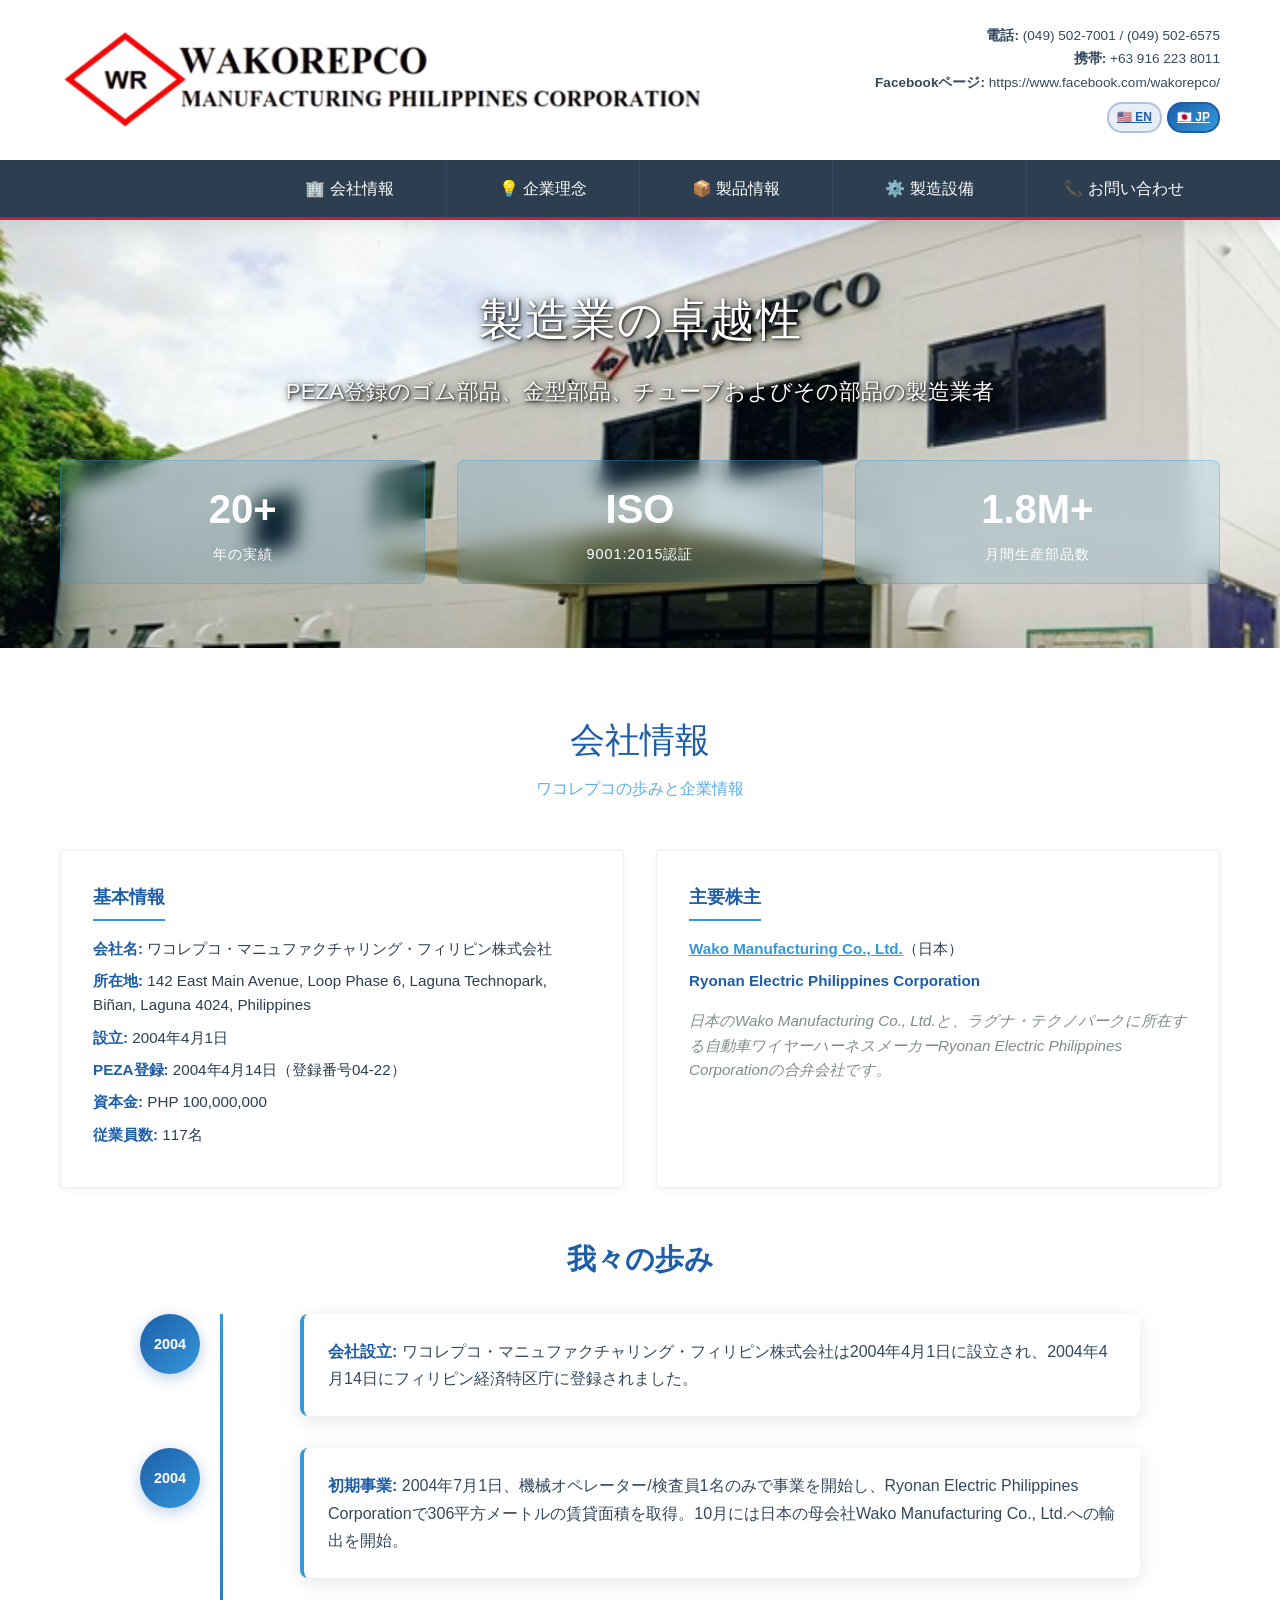
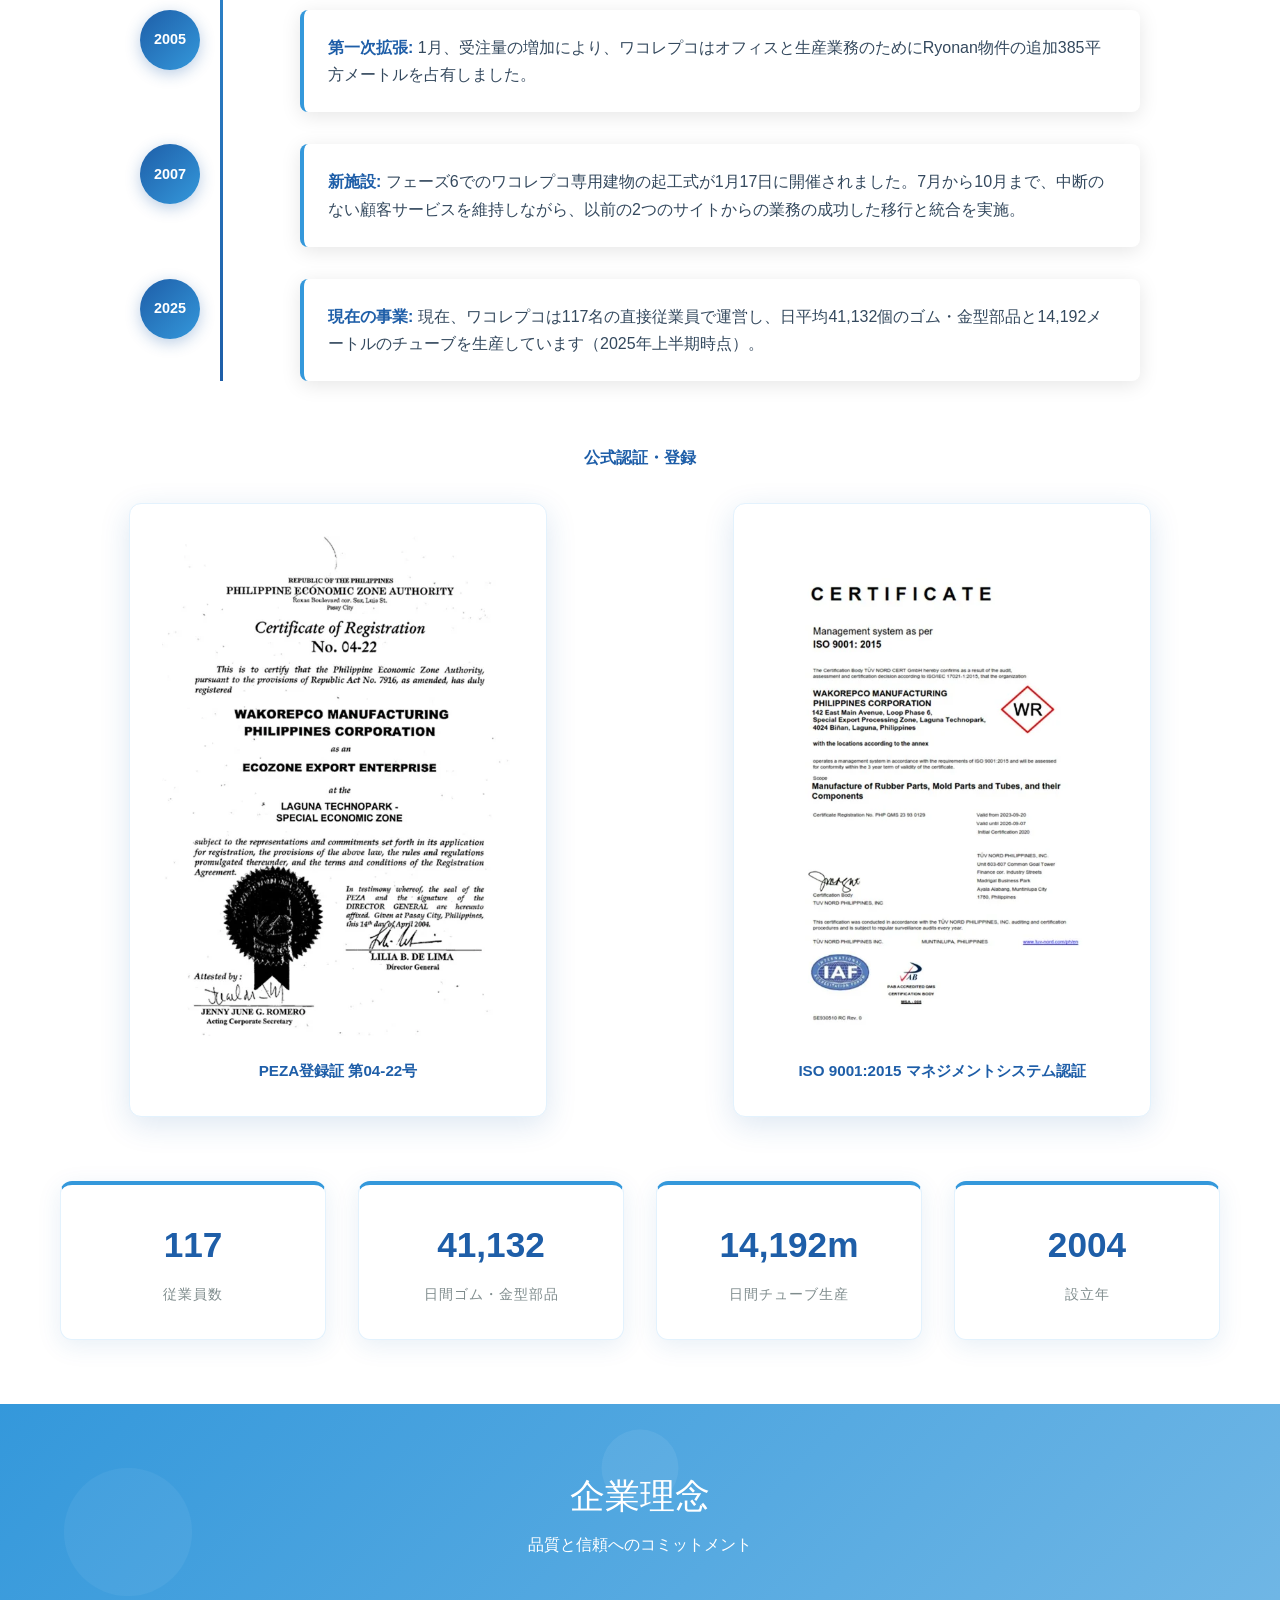
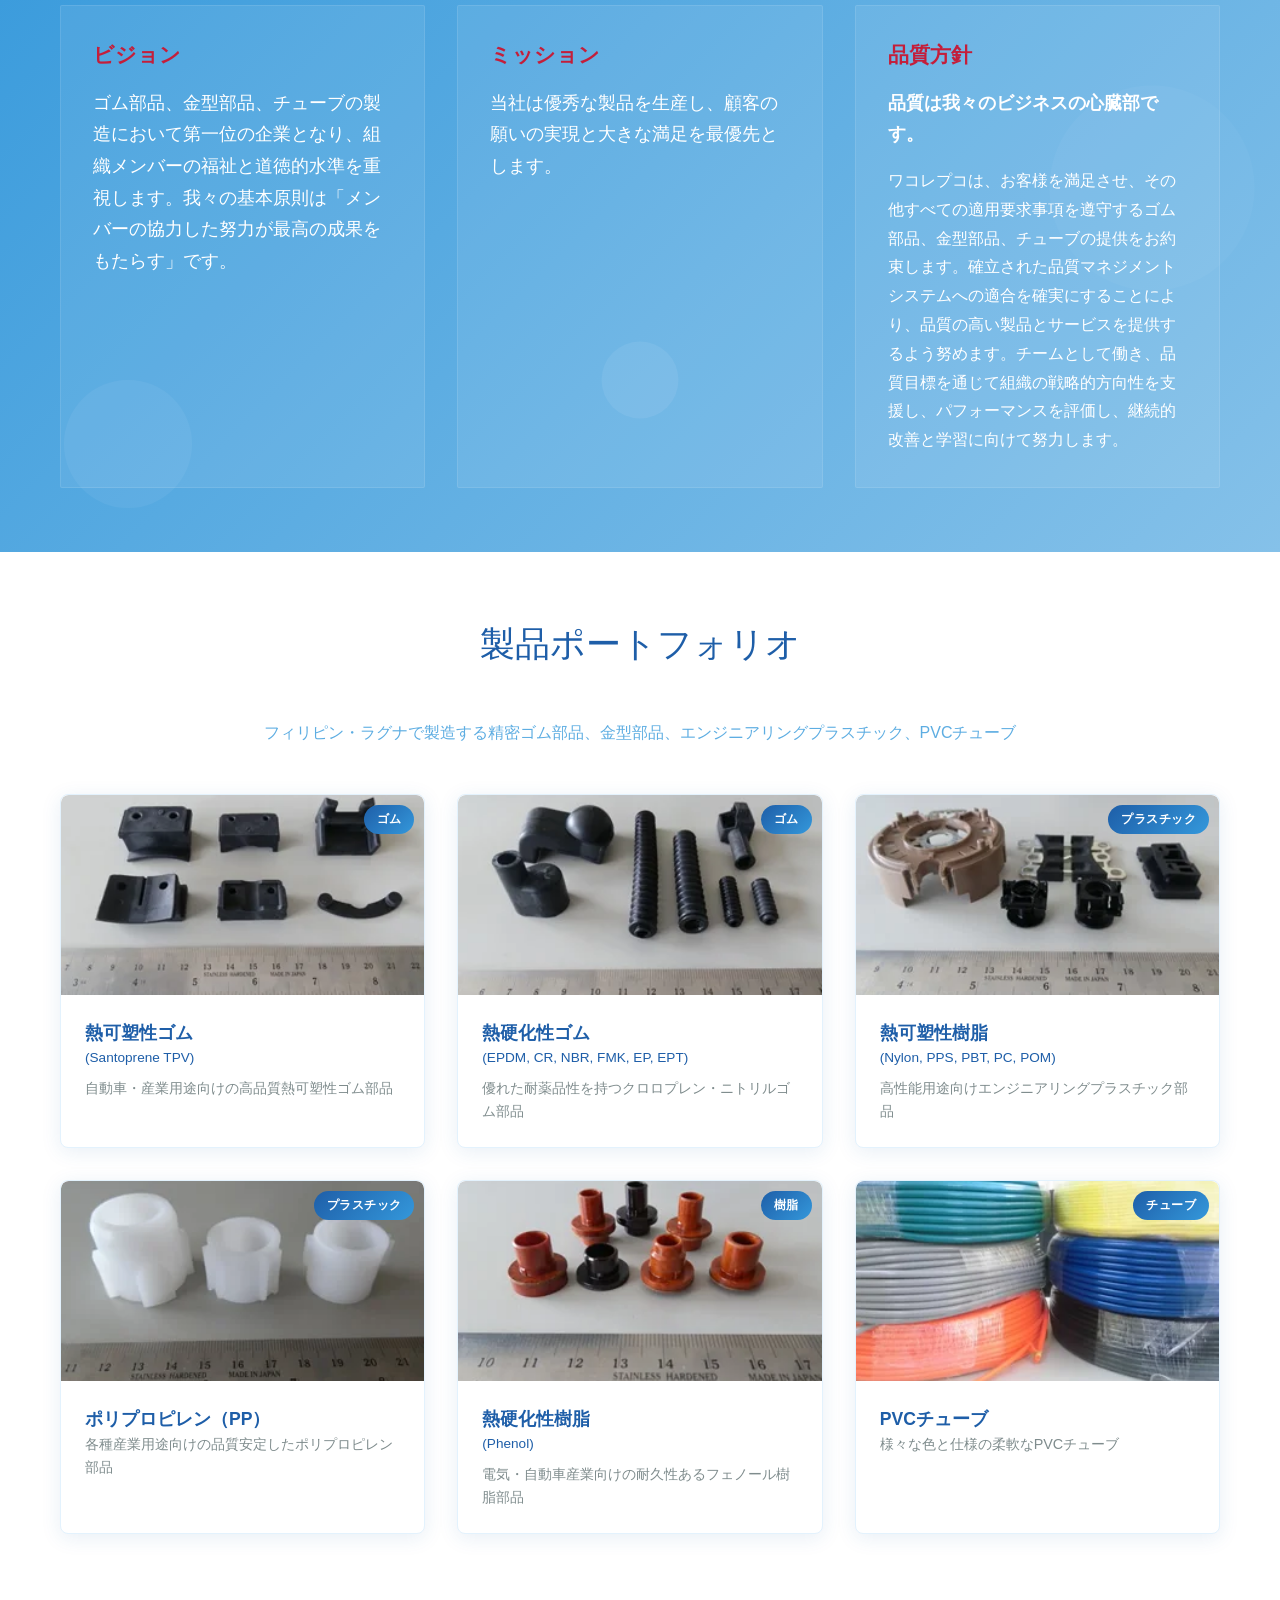
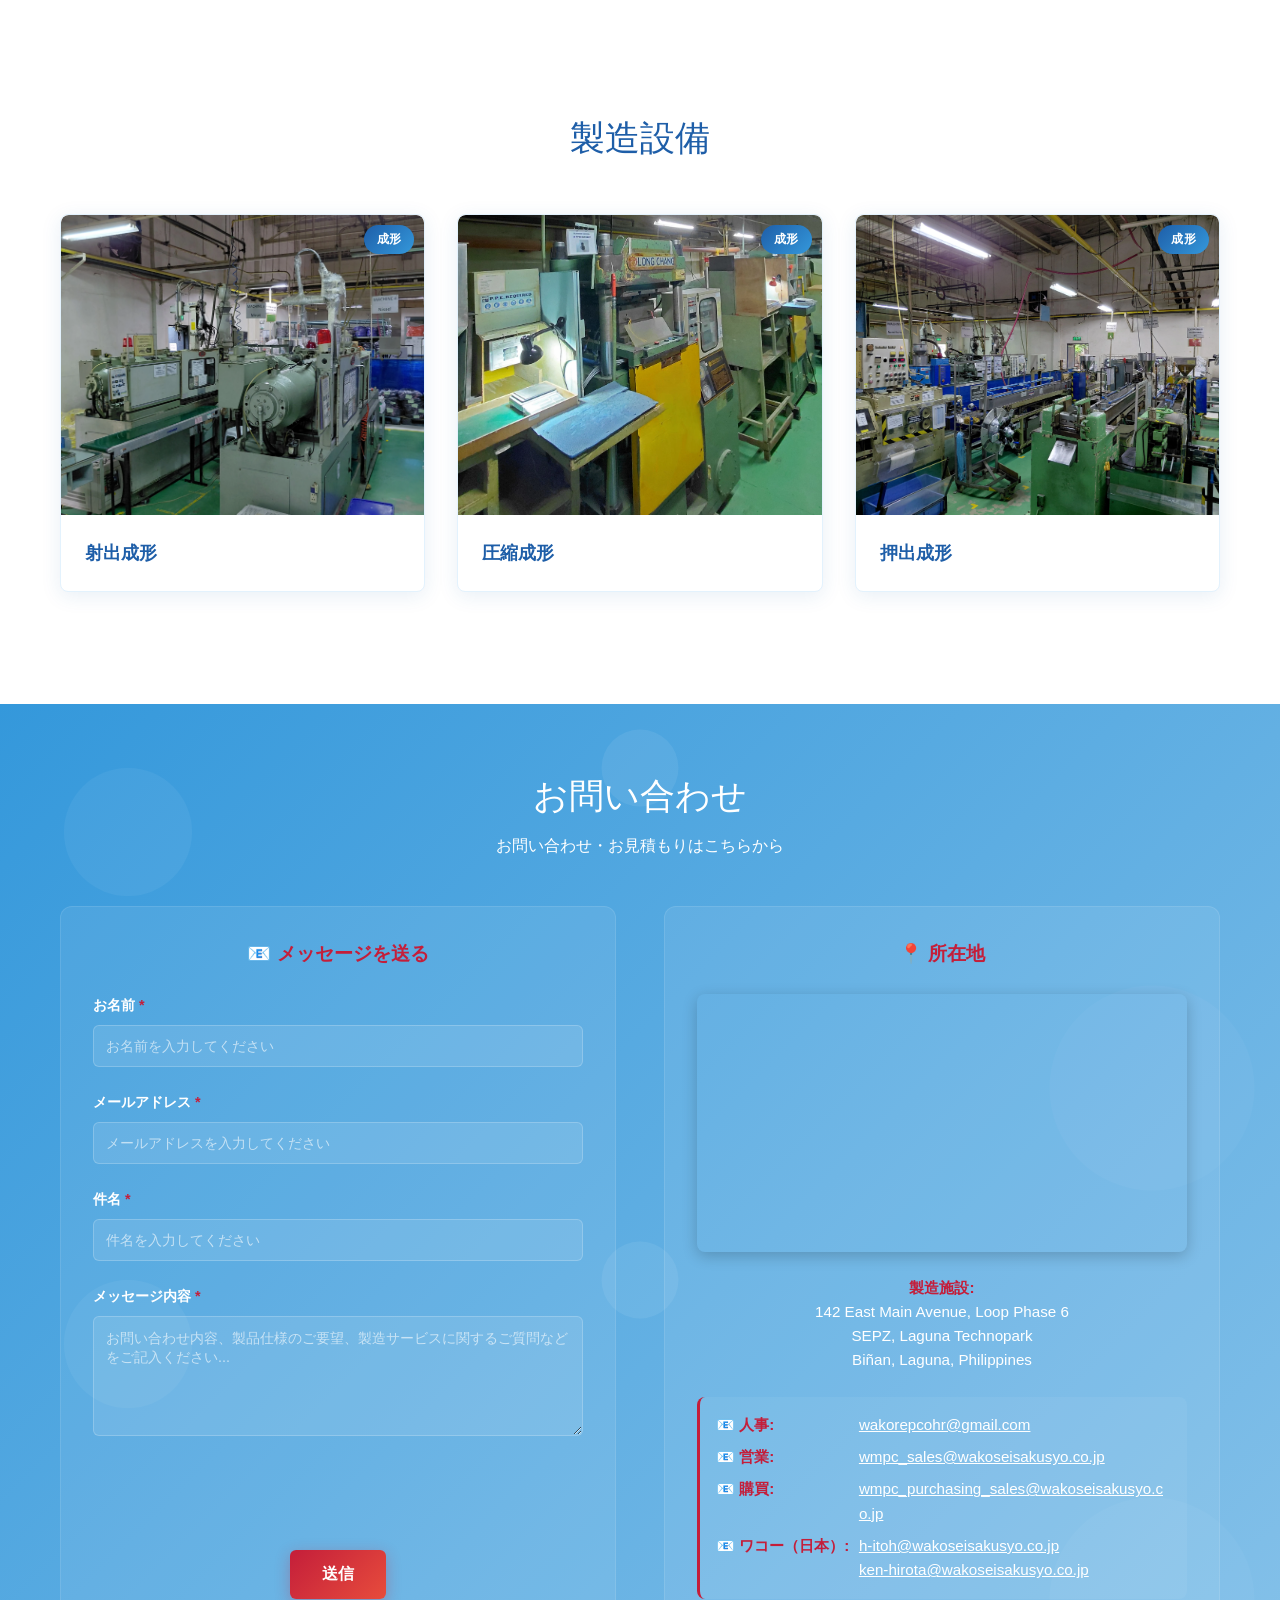
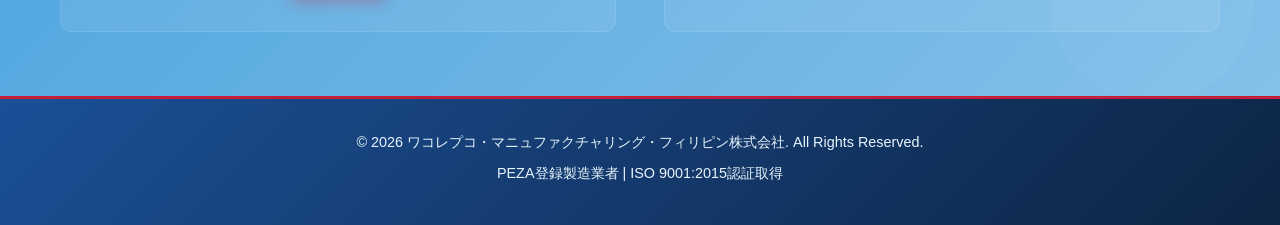
==== commit a0f92875: "SEO fixes, contact updates, and EN/JA parity - Fix invalid schema.org @type "Manufacturing" -> ["Cor" ====
--- a/ja/index.html
+++ b/ja/index.html
@@ -56,7 +56,7 @@
     <script type="application/ld+json">
     {
       "@context": "https://schema.org",
-      "@type": "Manufacturing",
+      "@type": ["Corporation", "LocalBusiness"],
       "name": "ワコレプコ・マニュファクチャリング・フィリピン株式会社",
       "description": "PEZA登録ゴム部品、金型部品、チューブ製造業者",
       "url": "https://wakorepco.onrender.com/ja/",
@@ -114,6 +114,102 @@
       ]
     }
     </script>
+
+    <!-- Schema.org Product Catalog -->
+    <script type="application/ld+json">
+    {
+      "@context": "https://schema.org",
+      "@type": "ItemList",
+      "name": "ワコレプコ 製品ポートフォリオ",
+      "description": "ワコレプコ・マニュファクチャリング・フィリピン株式会社が製造するゴム部品、金型部品、エンジニアリングプラスチック、PVCチューブ。",
+      "itemListElement": [
+        {
+          "@type": "ListItem",
+          "position": 1,
+          "item": {
+            "@type": "Product",
+            "name": "熱可塑性ゴム（Santoprene TPV）",
+            "category": "ゴム部品",
+            "image": "https://wakorepco.onrender.com/thermoplastic-rubber.jpg",
+            "description": "自動車・産業用途向けの高品質熱可塑性ゴム（Santoprene TPV）部品。",
+            "material": "Santoprene TPV",
+            "brand": { "@type": "Brand", "name": "Wakorepco" },
+            "manufacturer": { "@type": "Organization", "name": "ワコレプコ・マニュファクチャリング・フィリピン株式会社" }
+          }
+        },
+        {
+          "@type": "ListItem",
+          "position": 2,
+          "item": {
+            "@type": "Product",
+            "name": "熱硬化性ゴム（EPDM, CR, NBR, FMK, EP, EPT）",
+            "category": "ゴム部品",
+            "image": "https://wakorepco.onrender.com/cr-nbr-rubber.jpg",
+            "description": "優れた耐薬品性を持つクロロプレン・ニトリル系熱硬化性ゴム部品。",
+            "material": "EPDM, CR, NBR, FMK, EP, EPT",
+            "brand": { "@type": "Brand", "name": "Wakorepco" },
+            "manufacturer": { "@type": "Organization", "name": "ワコレプコ・マニュファクチャリング・フィリピン株式会社" }
+          }
+        },
+        {
+          "@type": "ListItem",
+          "position": 3,
+          "item": {
+            "@type": "Product",
+            "name": "熱可塑性樹脂（Nylon, PPS, PBT, PC, POM）",
+            "category": "エンジニアリングプラスチック",
+            "image": "https://wakorepco.onrender.com/pps-pbt-nylon.jpg",
+            "description": "高性能用途向けエンジニアリングプラスチック部品。",
+            "material": "Nylon, PPS, PBT, PC, POM",
+            "brand": { "@type": "Brand", "name": "Wakorepco" },
+            "manufacturer": { "@type": "Organization", "name": "ワコレプコ・マニュファクチャリング・フィリピン株式会社" }
+          }
+        },
+        {
+          "@type": "ListItem",
+          "position": 4,
+          "item": {
+            "@type": "Product",
+            "name": "ポリプロピレン（PP）部品",
+            "category": "エンジニアリングプラスチック",
+            "image": "https://wakorepco.onrender.com/polypropylene.jpg",
+            "description": "各種産業用途向けの品質が安定した精密ポリプロピレン（PP）部品。",
+            "material": "ポリプロピレン（PP）",
+            "brand": { "@type": "Brand", "name": "Wakorepco" },
+            "manufacturer": { "@type": "Organization", "name": "ワコレプコ・マニュファクチャリング・フィリピン株式会社" }
+          }
+        },
+        {
+          "@type": "ListItem",
+          "position": 5,
+          "item": {
+            "@type": "Product",
+            "name": "熱硬化性樹脂（Phenol）",
+            "category": "樹脂部品",
+            "image": "https://wakorepco.onrender.com/phenol-resin.jpg",
+            "description": "電気・自動車産業向けの耐久性あるフェノール樹脂部品。",
+            "material": "フェノール樹脂",
+            "brand": { "@type": "Brand", "name": "Wakorepco" },
+            "manufacturer": { "@type": "Organization", "name": "ワコレプコ・マニュファクチャリング・フィリピン株式会社" }
+          }
+        },
+        {
+          "@type": "ListItem",
+          "position": 6,
+          "item": {
+            "@type": "Product",
+            "name": "PVCチューブ",
+            "category": "チューブ",
+            "image": "https://wakorepco.onrender.com/pvc-tubes.jpg",
+            "description": "様々な色と仕様の柔軟なPVCチューブ。",
+            "material": "PVC",
+            "brand": { "@type": "Brand", "name": "Wakorepco" },
+            "manufacturer": { "@type": "Organization", "name": "ワコレプコ・マニュファクチャリング・フィリピン株式会社" }
+          }
+        }
+      ]
+    }
+    </script>
     <link rel="stylesheet" href="../style.min.css">
 </head>
 <body>
@@ -320,14 +416,15 @@
     <section class="section section-alt products-section" id="products">
         <div class="container">
             <h2 class="section-title">製品ポートフォリオ</h2>
-            
+            <p class="section-subtitle">フィリピン・ラグナで製造する精密ゴム部品、金型部品、エンジニアリングプラスチック、PVCチューブ</p>
+
             <div class="product-gallery">
                 <div class="product-grid">
                     <div class="product-item" onclick="openLightbox('../thermoplastic-rubber.jpg', '(Santoprene TPV)', '熱可塑性ゴム部品', '自動車・産業用途向けの高品質熱可塑性ゴム部品')">
                         <div class="product-image">
                             <picture>
                                 <source srcset="../thermoplastic-rubber.webp" type="image/webp">
-                                <img src="../thermoplastic-rubber.jpg" loading="lazy" alt="熱可塑性ゴム部品" style="width: 100%; height: 100%; object-fit: cover;">
+                                <img src="../thermoplastic-rubber.jpg" loading="lazy" alt="熱可塑性ゴム（Santoprene TPV）成形部品｜ワコレプコ フィリピン製造" style="width: 100%; height: 100%; object-fit: cover;">
                             </picture>
                             <div class="product-overlay">
                                 <span class="product-category">ゴム</span>
@@ -345,7 +442,7 @@
                         <div class="product-image">
                             <picture>
                                 <source srcset="../cr-nbr-rubber.webp" type="image/webp">
-                                <img src="../cr-nbr-rubber.jpg" loading="lazy" alt="熱硬化性ゴム部品" style="width: 100%; height: 100%; object-fit: cover;">
+                                <img src="../cr-nbr-rubber.jpg" loading="lazy" alt="熱硬化性ゴム部品（EPDM, CR, NBR, FMK）耐薬品性ゴム成形部品" style="width: 100%; height: 100%; object-fit: cover;">
                             </picture>
                             <div class="product-overlay">
                                 <span class="product-category">ゴム</span>
@@ -363,7 +460,7 @@
                         <div class="product-image">
                             <picture>
                                 <source srcset="../pps-pbt-nylon.webp" type="image/webp">
-                                <img src="../pps-pbt-nylon.jpg" loading="lazy" alt="熱可塑性樹脂部品" style="width: 100%; height: 100%; object-fit: cover;">
+                                <img src="../pps-pbt-nylon.jpg" loading="lazy" alt="熱可塑性樹脂部品（Nylon, PPS, PBT, PC, POM）エンジニアリングプラスチック" style="width: 100%; height: 100%; object-fit: cover;">
                             </picture>
                             <div class="product-overlay">
                                 <span class="product-category">プラスチック</span>
@@ -381,7 +478,7 @@
                         <div class="product-image">
                             <picture>
                                 <source srcset="../polypropylene.webp" type="image/webp">
-                                <img src="../polypropylene.jpg" loading="lazy" alt="ポリプロピレン部品" style="width: 100%; height: 100%; object-fit: cover;">
+                                <img src="../polypropylene.jpg" loading="lazy" alt="精密ポリプロピレン（PP）成形プラスチック部品" style="width: 100%; height: 100%; object-fit: cover;">
                             </picture>
                             <div class="product-overlay">
                                 <span class="product-category">プラスチック</span>
@@ -398,7 +495,7 @@
                         <div class="product-image">
                             <picture>
                                 <source srcset="../phenol-resin.webp" type="image/webp">
-                                <img src="../phenol-resin.jpg" loading="lazy" alt="熱硬化性樹脂部品" style="width: 100%; height: 100%; object-fit: cover;">
+                                <img src="../phenol-resin.jpg" loading="lazy" alt="熱硬化性フェノール樹脂成形部品（電気・自動車用）" style="width: 100%; height: 100%; object-fit: cover;">
                             </picture>
                             <div class="product-overlay">
                                 <span class="product-category">樹脂</span>
@@ -416,7 +513,7 @@
                         <div class="product-image">
                             <picture>
                                 <source srcset="../pvc-tubes.webp" type="image/webp">
-                                <img src="../pvc-tubes.jpg" loading="lazy" alt="PVCチューブ" style="width: 100%; height: 100%; object-fit: cover;">
+                                <img src="../pvc-tubes.jpg" loading="lazy" alt="各種色・仕様の柔軟なPVCチューブ・チュービング" style="width: 100%; height: 100%; object-fit: cover;">
                             </picture>
                             <div class="product-overlay">
                                 <span class="product-category">チューブ</span>
@@ -495,24 +592,6 @@
             <p class="section-subtitle">お問い合わせ・お見積もりはこちらから</p>
             
             <div class="contact-main-grid">
-                <div class="location-section">
-                    <h3>📍 所在地</h3>
-                    <div class="map-container">
-                        <iframe src="https://www.google.com/maps/embed?pb=!1m18!1m12!1m3!1d3865.1234567890123!2d121.0687276!3d14.2860229!2m3!1f0!2f0!3f0!3m2!1i1024!2i768!4f13.1!3m3!1m2!1s0x0%3A0x0!2zMTTCsDE3JzA5LjciTiAxMjHCsDA0JzA3LjQiRQ!5e0!3m2!1sen!2sph!4v1234567890" width="100%" height="250" style="border:0;" allowfullscreen="" loading="lazy" referrerpolicy="no-referrer-when-downgrade"></iframe>
-                    </div>
-                    <div class="address-info">
-                        <strong>ワコレプコ・マニュファクチャリング・フィリピン株式会社</strong><br>
-                        142 East Main Avenue, Loop Phase 6<br>
-                        Laguna Technopark, Biñan, Laguna 4024<br>
-                        Philippines
-                    </div>
-                    <div class="contact-quick-info">
-                        <p><strong>📞 電話:</strong> (049) 502-7001 / (049) 502-6575</p>
-                        <p><strong>📱 携帯:</strong> +63 916 223 8011</p>
-                        <p><strong>✉️ メール:</strong> wakorepcohr@gmail.com</p>
-                    </div>
-                </div>
-                
                 <div class="contact-form-section">
                     <h3>📧 メッセージを送る</h3>
                     <form class="contact-form" action="https://formspree.io/f/xgvavgqj" method="POST">
@@ -534,11 +613,29 @@
                         </div>
                         <div class="form-submit">
                             <button type="submit" class="submit-btn">送信</button>
-                            <p class="form-note">✅ 営業日24時間以内にご返答いたします</p>
                         </div>
                         <div id="formStatus" class="form-status" style="display: none;"></div>
                     </form>
                 </div>
+
+                <div class="location-section">
+                    <h3>📍 所在地</h3>
+                    <div class="map-container">
+                        <iframe src="https://www.google.com/maps/embed?pb=!1m18!1m12!1m3!1d3865.1234567890123!2d121.0687276!3d14.2860229!2m3!1f0!2f0!3f0!3m2!1i1024!2i768!4f13.1!3m3!1m2!1s0x0%3A0x0!2zMTTCsDE3JzA5LjciTiAxMjHCsDA0JzA3LjQiRQ!5e0!3m2!1sen!2sph!4v1234567890" width="100%" height="250" style="border:0;" allowfullscreen="" loading="lazy" referrerpolicy="no-referrer-when-downgrade"></iframe>
+                    </div>
+                    <div class="address-info">
+                        <strong>製造施設:</strong><br>
+                        142 East Main Avenue, Loop Phase 6<br>
+                        SEPZ, Laguna Technopark<br>
+                        Biñan, Laguna, Philippines
+                    </div>
+                    <div class="contact-quick-info">
+                        <p><strong>📧 人事:</strong><span><a href="mailto:wakorepcohr@gmail.com">wakorepcohr@gmail.com</a></span></p>
+                        <p><strong>📧 営業:</strong><span><a href="mailto:wmpc_sales@wakoseisakusyo.co.jp">wmpc_sales@wakoseisakusyo.co.jp</a></span></p>
+                        <p><strong>📧 購買:</strong><span><a href="mailto:wmpc_purchasing_sales@wakoseisakusyo.co.jp">wmpc_purchasing_sales@wakoseisakusyo.co.jp</a></span></p>
+                        <p><strong>📧 ワコー（日本）:</strong><span><a href="mailto:h-itoh@wakoseisakusyo.co.jp">h-itoh@wakoseisakusyo.co.jp</a><br><a href="mailto:ken-hirota@wakoseisakusyo.co.jp">ken-hirota@wakoseisakusyo.co.jp</a></span></p>
+                    </div>
+                </div>
             </div>
         </div>
     </section>
@@ -546,7 +643,7 @@
     <footer>
         <div class="container">
             <div class="footer-content">
-                <p>&copy; 2025 ワコレプコ・マニュファクチャリング・フィリピン株式会社. All Rights Reserved.</p>
+                <p>&copy; 2026 ワコレプコ・マニュファクチャリング・フィリピン株式会社. All Rights Reserved.</p>
                 <p>PEZA登録製造業者 | ISO 9001:2015認証取得</p>
             </div>
         </div>
@@ -572,4 +669,4 @@
 
     <script src="../main.min.js"></script>
 </body>
-</html>l>+</html>
--- a/style.min.css
+++ b/style.min.css
@@ -1 +1 @@
-*{margin:0;padding:0;box-sizing:border-box}body{font-family:Arial,sans-serif;line-height:1.6;color:#2c3e50;background-color:#fff}.container{max-width:1200px;margin:0 auto;padding:0 20px}header{background:#fff;border-bottom:3px solid #c41e3a;box-shadow:0 4px 20px rgba(0,0,0,.1);position:sticky;top:0;z-index:1000}.header-content{display:flex;justify-content:space-between;align-items:center;padding:1rem 0}.logo{display:flex;align-items:center;gap:15px}.logo-image{height:120px;width:auto;margin-right:15px}.logo-placeholder{display:flex;align-items:center;gap:15px}.company-info h1{font-size:1.8rem;font-weight:700;color:#2c3e50;margin-bottom:2px}.company-tagline{font-size:.85rem;color:#7f8c8d;font-weight:500}.header-contact{text-align:right;font-size:.85rem;color:#34495e}.header-contact div{margin-bottom:2px}.language-switcher{display:flex;gap:5px;margin-top:8px;justify-content:flex-end}.lang-btn{background:rgba(30,94,168,.1);border:2px solid rgba(30,94,168,.3);color:#1e5ea8;padding:4px 8px;border-radius:15px;font-size:.75rem;font-weight:600;cursor:pointer;transition:all .3s ease;display:flex;align-items:center;gap:2px}.lang-btn:hover{background:rgba(30,94,168,.2);border-color:rgba(30,94,168,.5);transform:translateY(-1px)}.lang-btn.active{background:linear-gradient(135deg,#1e5ea8 0,#3498db 100%);border-color:#1e5ea8;color:#fff}nav{background:#2c3e50;padding:0;position:relative}.nav-links{display:flex;list-style:none;margin:0;padding:0}.nav-links li{flex:1}.nav-links a{display:block;color:#fff;text-decoration:none;padding:1rem;text-align:center;font-weight:500;transition:background .3s ease;border-right:1px solid #34495e}.nav-links li:last-child a{border-right:none}.nav-links a:hover{background:linear-gradient(135deg,#3498db 0,#5dade2 100%);transform:translateY(-1px)}.mobile-menu-toggle{display:none;flex-direction:column;cursor:pointer;padding:8px;z-index:1001;position:absolute;top:50%;right:20px;transform:translateY(-50%);background:0 0;border:2px solid rgba(255,255,255,.3);border-radius:8px;transition:all .3s ease;width:40px;height:40px;justify-content:center;align-items:center}.mobile-menu-toggle:hover{background:rgba(255,255,255,.1);border-color:rgba(255,255,255,.5)}.mobile-menu-toggle span{width:20px;height:2px;background:#fff;margin:2px 0;transition:.3s;border-radius:1px;display:block}.mobile-menu-toggle.active{background:rgba(255,255,255,.15);border-color:rgba(255,255,255,.6)}.mobile-menu-toggle.active span:first-child{transform:rotate(-45deg) translate(-3px,4px)}.mobile-menu-toggle.active span:nth-child(2){opacity:0}.mobile-menu-toggle.active span:nth-child(3){transform:rotate(45deg) translate(-3px,-4px)}.hero{background:url('Building bg.jpg') right 20%/cover no-repeat;color:#fff;padding:4rem 0;text-align:center;position:relative;overflow:hidden}.hero::before{content:'';position:absolute;top:0;left:0;right:0;bottom:0;background:linear-gradient(135deg,rgba(52,152,219,.7) 0,rgba(52,152,219,.4) 50%,rgba(52,152,219,.2) 100%);z-index:1}.hero .container{position:relative;z-index:2}.hero::before{content:'';position:absolute;top:0;left:0;right:0;bottom:0;background:url('data:image/svg+xml,<svg xmlns="http://www.w3.org/2000/svg" viewBox="0 0 1000 1000"><defs><radialGradient id="a" cx="50%" cy="50%"><stop offset="0%" stop-color="%23ffffff" stop-opacity="0.1"/><stop offset="100%" stop-color="%23ffffff" stop-opacity="0"/></radialGradient></defs><circle cx="200" cy="200" r="150" fill="url(%23a)"/><circle cx="800" cy="300" r="100" fill="url(%23a)"/><circle cx="400" cy="700" r="120" fill="url(%23a)"/></svg>');opacity:.3;z-index:0}.hero h1{font-size:2.8rem;font-weight:300;margin-bottom:1rem;letter-spacing:1px;text-shadow:2px 2px 12px rgba(0,0,0,.8),1px 1px 3px rgba(0,0,0,.9)}.hero p{font-size:1.4rem;margin-bottom:2rem;font-weight:400;line-height:1.8;color:#fff;text-shadow:2px 2px 8px rgba(0,0,0,.8),1px 1px 3px rgba(0,0,0,.9)}.hero-stats{display:grid;grid-template-columns:repeat(auto-fit,minmax(200px,1fr));gap:2rem;margin-top:3rem;position:relative;z-index:1}.stat-item{text-align:center;padding:1rem;background:rgba(52,152,219,.15);border-radius:8px;backdrop-filter:blur(10px);border:1px solid rgba(52,152,219,.3)}.stat-number{font-size:2.5rem;font-weight:700;color:#fff;display:block}.stat-label{font-size:.9rem;color:#fff;text-transform:uppercase;letter-spacing:1px}.section{padding:4rem 0}.section-alt{background:#f8f9fa}.section-title{font-size:2.2rem;font-weight:300;color:#1e5ea8;margin-bottom:.5rem;text-align:center}.products-section .section-title{margin-bottom:3rem}#facilities .section-title{margin-bottom:3rem}.section-subtitle{text-align:center;color:#5dade2;margin-bottom:3rem;font-size:1rem}.company-grid{display:grid;grid-template-columns:repeat(auto-fit,minmax(350px,1fr));gap:2rem;margin-bottom:3rem}.company-card{background:#fff;padding:2rem;border:1px solid #ecf0f1;border-radius:2px;box-shadow:0 2px 10px rgba(0,0,0,.05)}.company-card h3{color:#1e5ea8;font-size:1.1rem;font-weight:600;margin-bottom:1rem;padding-bottom:.5rem;border-bottom:2px solid #3498db;display:inline-block}.company-card p{margin-bottom:.5rem;font-size:.95rem;line-height:1.6}.company-card strong{color:#1e5ea8}.company-history{margin-bottom:4rem}.history-text h3{font-size:1.8rem;color:#1e5ea8;margin-bottom:2rem;text-align:center;font-weight:600}.timeline{position:relative;max-width:1000px;margin:0 auto}.timeline::before{content:'';position:absolute;left:80px;top:0;bottom:0;width:3px;background:linear-gradient(180deg,#3498db 0,#1e5ea8 100%)}.timeline-item{position:relative;margin-bottom:2rem;padding-left:140px}.timeline-year{position:absolute;left:0;top:0;width:60px;height:60px;background:linear-gradient(135deg,#1e5ea8 0,#3498db 100%);color:#fff;border-radius:50%;display:flex;align-items:center;justify-content:center;font-weight:700;font-size:.9rem;box-shadow:0 4px 15px rgba(30,94,168,.3);z-index:10}.timeline-content{background:#fff;padding:1.5rem;border-radius:8px;box-shadow:0 4px 20px rgba(0,0,0,.1);border-left:4px solid #3498db;margin-left:20px}.timeline-content p{margin-bottom:1rem;line-height:1.7;color:#34495e}.timeline-content p:last-child{margin-bottom:0}.timeline-content strong{color:#1e5ea8}p a{color:#3498db;text-decoration:underline;transition:color .3s ease}p a:hover{color:#1e5ea8;text-decoration:underline}.certifications-section{margin:4rem 0;text-align:center}.certification-images{display:grid;grid-template-columns:repeat(auto-fit,minmax(400px,1fr));gap:3rem;margin-top:2rem;justify-items:center}.cert-image{background:#fff;padding:2rem;border-radius:12px;box-shadow:0 8px 30px rgba(30,94,168,.15);border:1px solid #e3f2fd;transition:transform .3s ease,box-shadow .3s ease}.cert-image:hover{transform:translateY(-5px);box-shadow:0 12px 40px rgba(30,94,168,.2)}.cert-image img{max-width:100%;height:auto;max-height:500px;border-radius:8px;margin-bottom:1rem}.cert-image p{font-size:.95rem;color:#1e5ea8;font-weight:600;margin:0}.company-stats{display:grid;grid-template-columns:repeat(auto-fit,minmax(200px,1fr));gap:2rem;margin-top:3rem}.stat-card{background:#fff;padding:2rem;border-radius:12px;text-align:center;box-shadow:0 6px 25px rgba(30,94,168,.1);border:1px solid #e3f2fd;border-top:4px solid #3498db;transition:transform .3s ease,box-shadow .3s ease}.stat-card:hover{transform:translateY(-3px);box-shadow:0 10px 35px rgba(30,94,168,.15)}.stat-card .stat-number{font-size:2.2rem;font-weight:700;color:#1e5ea8;display:block;margin-bottom:.5rem}.stat-card .stat-label{font-size:.9rem;color:#7f8c8d;text-transform:uppercase;letter-spacing:1px;font-weight:500}.philosophy-section{background:linear-gradient(135deg,#3498db 0,#5dade2 50%,#85c1e9 100%);color:#fff;position:relative;overflow:hidden}.philosophy-section::before{content:'';position:absolute;top:0;left:0;right:0;bottom:0;background:url('data:image/svg+xml,<svg xmlns="http://www.w3.org/2000/svg" viewBox="0 0 1000 400"><circle cx="100" cy="100" r="50" fill="%23ffffff" opacity="0.05"/><circle cx="900" cy="300" r="80" fill="%23ffffff" opacity="0.03"/><circle cx="500" cy="50" r="30" fill="%23ffffff" opacity="0.07"/></svg>');z-index:0}.philosophy-section .section-subtitle,.philosophy-section .section-title{color:#fff;position:relative;z-index:1}.philosophy-grid{display:grid;grid-template-columns:repeat(auto-fit,minmax(350px,1fr));gap:2rem;position:relative;z-index:1}.philosophy-card{background:rgba(255,255,255,.08);padding:2rem;border:1px solid rgba(255,255,255,.1);border-radius:2px}.philosophy-card h3{font-size:1.3rem;font-weight:600;margin-bottom:1rem;color:#c41e3a}.philosophy-card p{line-height:1.8;font-size:1.1rem}.product-gallery{margin-bottom:3rem}.gallery-title{font-size:1.8rem;color:#1e5ea8;text-align:center;margin-bottom:2rem;font-weight:600;position:relative}.gallery-title::after{content:'';position:absolute;bottom:-8px;left:50%;transform:translateX(-50%);width:60px;height:3px;background:linear-gradient(90deg,#3498db,#5dade2)}.product-grid{display:grid;grid-template-columns:repeat(auto-fit,minmax(300px,1fr));gap:2rem;margin-bottom:3rem}.product-item{background:#fff;border-radius:8px;overflow:hidden;box-shadow:0 4px 20px rgba(30,94,168,.1);transition:all .3s ease;border:1px solid #e3f2fd}.product-item:hover{transform:translateY(-5px);box-shadow:0 8px 30px rgba(30,94,168,.2)}.product-image{position:relative;height:200px;overflow:hidden;background:#f8f9fa;border-radius:8px 8px 0 0}.product-overlay{position:absolute;top:10px;right:10px;background:linear-gradient(135deg,#1e5ea8,#3498db);color:#fff;padding:.3rem .8rem;border-radius:15px;font-size:.75rem;font-weight:600;text-transform:uppercase;letter-spacing:.5px}.product-info{padding:1.5rem}.product-info h4{color:#1e5ea8;font-size:1.1rem;font-weight:600;margin-bottom:.5rem}.product-info p{color:#7f8c8d;font-size:.9rem;line-height:1.6}.product-item{cursor:pointer;position:relative;z-index:1;pointer-events:auto}.product-zoom-icon{position:absolute;top:10px;right:10px;background:rgba(30,94,168,.9);color:#fff;width:35px;height:35px;border-radius:50%;display:flex;align-items:center;justify-content:center;font-size:20px;opacity:0;transition:all .3s ease;cursor:pointer}.product-item:hover .product-zoom-icon{opacity:1}.lightbox-modal{display:none;position:fixed;top:0;left:0;width:100%;height:100%;background:rgba(0,0,0,.9);z-index:2000;align-items:center;justify-content:center}.lightbox-modal.show{display:flex!important}.lightbox-content{background:#fff;border-radius:12px;max-width:90%;max-height:90%;position:relative;display:flex;flex-direction:column;overflow:hidden;box-shadow:0 20px 60px rgba(0,0,0,.3)}.lightbox-close{position:absolute;top:15px;right:20px;font-size:30px;color:#666;cursor:pointer;z-index:10;background:rgba(255,255,255,.9);width:40px;height:40px;border-radius:50%;display:flex;align-items:center;justify-content:center;transition:all .3s ease}.lightbox-close:hover{background:rgba(196,30,58,.9);color:#fff}#lightboxImage{width:100%;max-height:70vh;object-fit:contain;background:#f8f9fa}.lightbox-info{padding:2rem;text-align:center}.lightbox-info h3{color:#3498db;margin-bottom:1rem;font-size:1.5rem}.lightbox-info p{color:#3498db;line-height:1.6}.products-section{background:#fff}.table-container{background:#fff;border:1px solid #ecf0f1;border-radius:2px;overflow:hidden;margin-bottom:2rem;box-shadow:0 2px 10px rgba(0,0,0,.05)}.table-header{background:linear-gradient(135deg,#1e5ea8 0,#2471a3 100%);color:#fff;padding:1rem 1.5rem;font-size:1.1rem;font-weight:600}table{width:100%;border-collapse:collapse}th{background:linear-gradient(135deg,#e3f2fd 0,#f8f9fa 100%);padding:1rem 1.5rem;text-align:left;font-weight:600;color:#1e5ea8;border-bottom:2px solid #3498db;font-size:.9rem;text-transform:uppercase;letter-spacing:.5px}td{padding:1rem 1.5rem;border-bottom:1px solid #ecf0f1;font-size:.95rem}tr:nth-child(2n){background:#fafbfc}tr:hover{background:linear-gradient(135deg,#e3f2fd 0,#f1f8ff 100%)}.facilities-grid{display:grid;grid-template-columns:repeat(auto-fit,minmax(300px,1fr));gap:1.5rem}.facility-card{background:#fff;padding:2rem;border:1px solid #e3f2fd;border-radius:8px;border-left:4px solid #3498db;box-shadow:0 4px 20px rgba(30,94,168,.1);transition:transform .3s ease,box-shadow .3s ease}.facility-card:hover{transform:translateY(-2px);box-shadow:0 8px 30px rgba(30,94,168,.15)}.facility-card h3{color:#1e5ea8;font-size:1.1rem;font-weight:600;margin-bottom:1rem}.facility-card p{color:#7f8c8d;font-size:.9rem;line-height:1.6}#facilities .product-image{height:500px}.contact-section{background:linear-gradient(135deg,#3498db 0,#5dade2 50%,#85c1e9 100%);color:#fff;position:relative;overflow:hidden}.contact-section::before{content:'';position:absolute;top:0;left:0;right:0;bottom:0;background:url('data:image/svg+xml,<svg xmlns="http://www.w3.org/2000/svg" viewBox="0 0 1000 400"><circle cx="100" cy="100" r="50" fill="%23ffffff" opacity="0.05"/><circle cx="900" cy="300" r="80" fill="%23ffffff" opacity="0.03"/><circle cx="500" cy="50" r="30" fill="%23ffffff" opacity="0.07"/></svg>');z-index:0}.contact-section .section-subtitle,.contact-section .section-title{color:#fff;position:relative;z-index:1}.contact-grid{display:grid;grid-template-columns:repeat(auto-fit,minmax(350px,1fr));gap:2rem;position:relative;z-index:1}.contact-card{background:rgba(255,255,255,.08);padding:2rem;border:1px solid rgba(255,255,255,.1);border-radius:2px}.contact-card h3{font-size:1.2rem;font-weight:600;margin-bottom:1rem;color:#c41e3a}.contact-info{margin-bottom:.8rem;font-size:.95rem;line-height:1.6}.contact-info strong{color:#fff}.contact-main-grid{display:grid;grid-template-columns:1fr 1fr;gap:3rem;margin-top:2rem}.hours-section,.location-section{background:rgba(255,255,255,.08);padding:2rem;border:1px solid rgba(255,255,255,.1);border-radius:12px}.hours-section h3,.location-section h3{color:#c41e3a;font-size:1.2rem;font-weight:600;margin-bottom:1.5rem;text-align:center}.map-container{margin-bottom:1.5rem;border-radius:8px;overflow:hidden;box-shadow:0 4px 15px rgba(0,0,0,.2);pointer-events:auto!important;position:static!important;z-index:auto!important}.map-container iframe{pointer-events:auto!important;position:static!important;z-index:auto!important}.address-info{text-align:center;color:#fff;line-height:1.6;font-size:.95rem}.address-info strong{color:#c41e3a}.contact-quick-info{margin-top:1.5rem;padding:1rem;background:rgba(255,255,255,.05);border-radius:8px;border-left:3px solid #c41e3a}.contact-quick-info p{color:#fff;font-size:.95rem;margin:.5rem 0;line-height:1.6}.contact-quick-info strong{color:#c41e3a}.hours-grid{display:flex;flex-direction:column;gap:1rem}.hours-item{display:grid;grid-template-columns:1fr 1fr auto;gap:1rem;padding:.75rem 1rem;background:rgba(255,255,255,.05);border-radius:6px;align-items:center}.hours-item .day{font-weight:600;color:#fff}.hours-item .time{color:#e8f4fd;font-size:.9rem}.hours-item .status{padding:.25rem .75rem;border-radius:15px;font-size:.75rem;font-weight:600;text-align:center}.status.open{background:#27ae60;color:#fff}.status.appointment{background:#f39c12;color:#fff}.status.closed{background:#e74c3c;color:#fff}.hours-highlight{margin-top:1rem;padding:1rem;background:rgba(196,30,58,.2);border-radius:8px;text-align:center;color:#fff;border:1px solid rgba(196,30,58,.3)}.hours-highlight strong{color:#c41e3a}.contact-form-section{background:rgba(255,255,255,.08);padding:2rem;border:1px solid rgba(255,255,255,.1);border-radius:12px;min-height:100%;display:flex;flex-direction:column}.contact-form-section h3{color:#c41e3a;font-size:1.2rem;font-weight:600;margin-bottom:1.5rem;text-align:center}.contact-form{display:flex;flex-direction:column;gap:1.5rem;flex-grow:1}.form-group{display:flex;flex-direction:column}.form-group label{color:#fff;font-weight:600;margin-bottom:.5rem;font-size:.9rem}.required{color:#c41e3a}.form-group input,.form-group textarea{padding:.75rem;border:1px solid rgba(255,255,255,.2);border-radius:6px;background:rgba(255,255,255,.1);color:#fff;font-size:.9rem;font-family:inherit;transition:all .3s ease;pointer-events:auto!important;position:static!important;z-index:auto!important}.contact-form *{pointer-events:auto!important;position:relative}.location-section *{pointer-events:auto!important;position:relative}.contact-main-grid .location-section{pointer-events:auto!important;position:relative!important;z-index:999!important}.contact-main-grid .location-section .map-container{pointer-events:auto!important;position:relative!important;z-index:1000!important;transform:none!important}.contact-main-grid .location-section .map-container iframe{pointer-events:auto!important;position:relative!important;z-index:1001!important;transform:none!important}.form-group input:focus,.form-group textarea:focus{outline:0;border-color:#3498db;background:rgba(255,255,255,.15);box-shadow:0 0 0 3px rgba(52,152,219,.2)}.form-group input::placeholder,.form-group textarea::placeholder{color:rgba(255,255,255,.6)}.form-group textarea{resize:vertical;min-height:120px}.form-submit{display:flex;flex-direction:column;align-items:center;gap:1rem;margin-top:auto;padding-top:1rem}.submit-btn{background:linear-gradient(135deg,#c41e3a 0,#e74c3c 100%);color:#fff;border:none;padding:.875rem 2rem;border-radius:6px;font-size:1rem;font-weight:600;cursor:pointer;transition:all .3s ease;box-shadow:0 4px 15px rgba(196,30,58,.3)}.submit-btn:hover{background:linear-gradient(135deg,#1e5ea8 0,#3498db 100%);transform:translateY(-2px);box-shadow:0 6px 20px rgba(30,94,168,.4)}.submit-btn:active{transform:translateY(0)}.form-note{color:rgba(255,255,255,.8);font-size:.85rem;text-align:center;margin:0;font-style:italic}.form-status{padding:1rem;border-radius:6px;text-align:center;font-weight:500;margin-top:1rem}.form-status.success{background:rgba(39,174,96,.2);border:1px solid rgba(39,174,96,.5);color:#fff}.form-status.error{background:rgba(231,76,60,.2);border:1px solid rgba(231,76,60,.5);color:#fff}footer{background:linear-gradient(135deg,#1b4f96 0,#0d2544 100%);color:#e8f4fd;text-align:center;padding:2rem 0;border-top:3px solid #c41e3a}.footer-content p{margin-bottom:.5rem;font-size:.9rem}.certifications{background:linear-gradient(135deg,#f8f9fa 0,#fff 100%);padding:2rem;text-align:center;border:1px solid #e3f2fd;border-radius:8px;margin:2rem 0;box-shadow:0 4px 20px rgba(30,94,168,.1)}.cert-badge{display:inline-block;background:linear-gradient(135deg,#1e5ea8 0,#3498db 100%);color:#fff;padding:.5rem 1rem;border-radius:25px;font-weight:600;font-size:.9rem;margin:0 .5rem;box-shadow:0 2px 10px rgba(30,94,168,.3)}.back-to-top{position:fixed;bottom:30px;right:30px;background:linear-gradient(135deg,#1e5ea8 0,#3498db 100%);color:#fff;border:none;border-radius:25px;padding:8px 16px;font-size:14px;font-weight:600;cursor:pointer;box-shadow:0 4px 20px rgba(30,94,168,.3);opacity:0;visibility:hidden;transition:all .3s ease;z-index:1000;display:flex;align-items:center;justify-content:center;gap:6px;min-width:auto}.back-to-top span:first-child{font-size:18px;line-height:1}.back-to-top-text{font-size:12px;font-weight:600;white-space:nowrap}.back-to-top.show{opacity:1;visibility:visible}.back-to-top:hover{background:linear-gradient(135deg,#c41e3a 0,#e74c3c 100%);transform:translateY(-2px);box-shadow:0 6px 25px rgba(196,30,58,.4)}.back-to-top:active{transform:translateY(0)}@media (max-width:768px){header{position:relative!important}.header-content{flex-direction:column;gap:.5rem;text-align:center;padding:1rem 0 .5rem 0}.header-contact{text-align:center;font-size:.8rem}.language-switcher{justify-content:center!important;margin-top:8px!important}.lang-btn{font-size:.7rem!important;padding:3px 6px!important}.logo-image{content:url('logowako.png');height:60px;width:auto}.mobile-menu-toggle{display:flex!important;position:absolute!important;top:50%!important;right:20px!important;transform:translateY(-50%)!important;z-index:1001!important;background:0 0!important;border:2px solid rgba(255,255,255,.3)!important;border-radius:8px!important;padding:8px!important;transition:all .3s ease!important}.mobile-menu-toggle:hover{background:rgba(255,255,255,.1)!important;border-color:rgba(255,255,255,.5)!important}.nav-links{position:fixed;top:160px;right:-300px;width:250px;background:rgba(44,62,80,.98);backdrop-filter:blur(10px);flex-direction:column;transform:translateX(0);opacity:1;visibility:visible;transition:all .4s ease;z-index:999;box-shadow:-5px 5px 25px rgba(0,0,0,.3);display:flex;border-radius:15px 0 0 15px;border:1px solid rgba(255,255,255,.1);max-height:calc(100vh - 200px);overflow-y:auto}.nav-links.active{right:0}.nav-links a{border-right:none;border-bottom:1px solid rgba(255,255,255,.1);padding:1.2rem 1.5rem;text-align:left;color:#fff;font-weight:500;font-size:.95rem;transition:all .3s ease;background:0 0}.nav-links a:hover{background:rgba(255,255,255,.1);color:#74b9ff;padding-left:2rem}.nav-links li:last-child a{border-bottom:none;border-radius:0 0 0 15px}.nav-links li:first-child a{border-radius:15px 0 0 0}.mobile-menu-header{background:rgba(255,255,255,.1)!important;padding:1rem 1.5rem!important;display:flex!important;justify-content:space-between!important;align-items:center!important;border-bottom:2px solid rgba(255,255,255,.2)!important;border-radius:15px 0 0 0!important}.mobile-menu-header span:first-child{color:#fff!important;font-weight:600!important;font-size:1rem!important}.mobile-menu-close{color:#fff!important;font-size:1.5rem!important;cursor:pointer!important;width:30px!important;height:30px!important;display:flex!important;align-items:center!important;justify-content:center!important;border-radius:50%!important;transition:all .3s ease!important}.mobile-menu-close:hover{background:rgba(255,255,255,.2)!important;color:#ff6b6b!important}nav{position:relative!important;min-height:60px!important;display:flex!important;align-items:center!important}nav .container{position:relative!important;width:100%!important}.hero h1{font-size:2rem}.hero p{font-size:1rem}.section-title{font-size:1.8rem}.certification-images,.company-grid,.company-stats,.contact-grid,.contact-main-grid,.philosophy-grid{grid-template-columns:1fr;gap:2rem}.certification-images{justify-items:center;padding:0 1rem}.cert-image{max-width:350px;width:100%;margin:0 auto}.timeline::before{left:30px}.timeline-item{padding-left:80px}.timeline-year{left:0;width:50px;height:50px;font-size:.8rem}.timeline-content{margin-left:10px}table{font-size:.8rem}td,th{padding:.8rem}}@media (max-width:480px){.container{padding:0 15px}.hero{padding:2rem 0}.section{padding:2rem 0}td,th{padding:.5rem;font-size:.75rem}.certification-images{padding:0 .5rem;gap:1.5rem}.cert-image{max-width:300px;padding:1.5rem}.back-to-top{bottom:20px;right:20px;padding:6px 12px;font-size:12px}.back-to-top span:first-child{font-size:16px}.back-to-top-text{font-size:10px}}+*{margin:0;padding:0;box-sizing:border-box}body{font-family:Arial,sans-serif;line-height:1.6;color:#2c3e50;background-color:#fff}.container{max-width:1200px;margin:0 auto;padding:0 20px}header{background:#fff;border-bottom:3px solid #c41e3a;box-shadow:0 4px 20px rgba(0,0,0,.1);position:sticky;top:0;z-index:1000}.header-content{display:flex;justify-content:space-between;align-items:center;padding:1rem 0}.logo{display:flex;align-items:center;gap:15px}.logo-image{height:120px;width:auto;margin-right:15px}.logo-placeholder{display:flex;align-items:center;gap:15px}.company-info h1{font-size:1.8rem;font-weight:700;color:#2c3e50;margin-bottom:2px}.company-tagline{font-size:.85rem;color:#7f8c8d;font-weight:500}.header-contact{text-align:right;font-size:.85rem;color:#34495e}.header-contact div{margin-bottom:2px}.language-switcher{display:flex;gap:5px;margin-top:8px;justify-content:flex-end}.lang-btn{background:rgba(30,94,168,.1);border:2px solid rgba(30,94,168,.3);color:#1e5ea8;padding:4px 8px;border-radius:15px;font-size:.75rem;font-weight:600;cursor:pointer;transition:all .3s ease;display:flex;align-items:center;gap:2px}.lang-btn:hover{background:rgba(30,94,168,.2);border-color:rgba(30,94,168,.5);transform:translateY(-1px)}.lang-btn.active{background:linear-gradient(135deg,#1e5ea8 0,#3498db 100%);border-color:#1e5ea8;color:#fff}nav{background:#2c3e50;padding:0;position:relative}.nav-links{display:flex;list-style:none;margin:0;padding:0}.nav-links li{flex:1}.nav-links a{display:block;color:#fff;text-decoration:none;padding:1rem;text-align:center;font-weight:500;transition:background .3s ease;border-right:1px solid #34495e}.nav-links li:last-child a{border-right:none}.nav-links a:hover{background:linear-gradient(135deg,#3498db 0,#5dade2 100%);transform:translateY(-1px)}.mobile-menu-toggle{display:none;flex-direction:column;cursor:pointer;padding:8px;z-index:1001;position:absolute;top:50%;right:20px;transform:translateY(-50%);background:0 0;border:2px solid rgba(255,255,255,.3);border-radius:8px;transition:all .3s ease;width:40px;height:40px;justify-content:center;align-items:center}.mobile-menu-toggle:hover{background:rgba(255,255,255,.1);border-color:rgba(255,255,255,.5)}.mobile-menu-toggle span{width:20px;height:2px;background:#fff;margin:2px 0;transition:.3s;border-radius:1px;display:block}.mobile-menu-toggle.active{background:rgba(255,255,255,.15);border-color:rgba(255,255,255,.6)}.mobile-menu-toggle.active span:first-child{transform:rotate(-45deg) translate(-3px,4px)}.mobile-menu-toggle.active span:nth-child(2){opacity:0}.mobile-menu-toggle.active span:nth-child(3){transform:rotate(45deg) translate(-3px,-4px)}.hero{background:url('Building bg.jpg') right 20%/cover no-repeat;color:#fff;padding:4rem 0;text-align:center;position:relative;overflow:hidden}.hero::before{content:'';position:absolute;top:0;left:0;right:0;bottom:0;background:linear-gradient(135deg,rgba(52,152,219,.7) 0,rgba(52,152,219,.4) 50%,rgba(52,152,219,.2) 100%);z-index:1}.hero .container{position:relative;z-index:2}.hero::before{content:'';position:absolute;top:0;left:0;right:0;bottom:0;background:url('data:image/svg+xml,<svg xmlns="http://www.w3.org/2000/svg" viewBox="0 0 1000 1000"><defs><radialGradient id="a" cx="50%" cy="50%"><stop offset="0%" stop-color="%23ffffff" stop-opacity="0.1"/><stop offset="100%" stop-color="%23ffffff" stop-opacity="0"/></radialGradient></defs><circle cx="200" cy="200" r="150" fill="url(%23a)"/><circle cx="800" cy="300" r="100" fill="url(%23a)"/><circle cx="400" cy="700" r="120" fill="url(%23a)"/></svg>');opacity:.3;z-index:0}.hero h1{font-size:2.8rem;font-weight:300;margin-bottom:1rem;letter-spacing:1px;text-shadow:2px 2px 12px rgba(0,0,0,.8),1px 1px 3px rgba(0,0,0,.9)}.hero p{font-size:1.4rem;margin-bottom:2rem;font-weight:400;line-height:1.8;color:#fff;text-shadow:2px 2px 8px rgba(0,0,0,.8),1px 1px 3px rgba(0,0,0,.9)}.hero-stats{display:grid;grid-template-columns:repeat(auto-fit,minmax(200px,1fr));gap:2rem;margin-top:3rem;position:relative;z-index:1}.stat-item{text-align:center;padding:1rem;background:rgba(52,152,219,.15);border-radius:8px;backdrop-filter:blur(10px);border:1px solid rgba(52,152,219,.3)}.stat-number{font-size:2.5rem;font-weight:700;color:#fff;display:block}.stat-label{font-size:.9rem;color:#fff;text-transform:uppercase;letter-spacing:1px}.section{padding:4rem 0}.section-alt{background:#f8f9fa}.section-title{font-size:2.2rem;font-weight:300;color:#1e5ea8;margin-bottom:.5rem;text-align:center}.products-section .section-title{margin-bottom:3rem}#facilities .section-title{margin-bottom:3rem}.section-subtitle{text-align:center;color:#5dade2;margin-bottom:3rem;font-size:1rem}.company-grid{display:grid;grid-template-columns:repeat(auto-fit,minmax(350px,1fr));gap:2rem;margin-bottom:3rem}.company-card{background:#fff;padding:2rem;border:1px solid #ecf0f1;border-radius:2px;box-shadow:0 2px 10px rgba(0,0,0,.05)}.company-card h3{color:#1e5ea8;font-size:1.1rem;font-weight:600;margin-bottom:1rem;padding-bottom:.5rem;border-bottom:2px solid #3498db;display:inline-block}.company-card p{margin-bottom:.5rem;font-size:.95rem;line-height:1.6}.company-card strong{color:#1e5ea8}.company-history{margin-bottom:4rem}.history-text h3{font-size:1.8rem;color:#1e5ea8;margin-bottom:2rem;text-align:center;font-weight:600}.timeline{position:relative;max-width:1000px;margin:0 auto}.timeline::before{content:'';position:absolute;left:80px;top:0;bottom:0;width:3px;background:linear-gradient(180deg,#3498db 0,#1e5ea8 100%)}.timeline-item{position:relative;margin-bottom:2rem;padding-left:140px}.timeline-year{position:absolute;left:0;top:0;width:60px;height:60px;background:linear-gradient(135deg,#1e5ea8 0,#3498db 100%);color:#fff;border-radius:50%;display:flex;align-items:center;justify-content:center;font-weight:700;font-size:.9rem;box-shadow:0 4px 15px rgba(30,94,168,.3);z-index:10}.timeline-content{background:#fff;padding:1.5rem;border-radius:8px;box-shadow:0 4px 20px rgba(0,0,0,.1);border-left:4px solid #3498db;margin-left:20px}.timeline-content p{margin-bottom:1rem;line-height:1.7;color:#34495e}.timeline-content p:last-child{margin-bottom:0}.timeline-content strong{color:#1e5ea8}p a{color:#3498db;text-decoration:underline;transition:color .3s ease}p a:hover{color:#1e5ea8;text-decoration:underline}.certifications-section{margin:4rem 0;text-align:center}.certification-images{display:grid;grid-template-columns:repeat(auto-fit,minmax(400px,1fr));gap:3rem;margin-top:2rem;justify-items:center}.cert-image{background:#fff;padding:2rem;border-radius:12px;box-shadow:0 8px 30px rgba(30,94,168,.15);border:1px solid #e3f2fd;transition:transform .3s ease,box-shadow .3s ease}.cert-image:hover{transform:translateY(-5px);box-shadow:0 12px 40px rgba(30,94,168,.2)}.cert-image img{max-width:100%;height:auto;max-height:500px;border-radius:8px;margin-bottom:1rem}.cert-image p{font-size:.95rem;color:#1e5ea8;font-weight:600;margin:0}.company-stats{display:grid;grid-template-columns:repeat(auto-fit,minmax(200px,1fr));gap:2rem;margin-top:3rem}.stat-card{background:#fff;padding:2rem;border-radius:12px;text-align:center;box-shadow:0 6px 25px rgba(30,94,168,.1);border:1px solid #e3f2fd;border-top:4px solid #3498db;transition:transform .3s ease,box-shadow .3s ease}.stat-card:hover{transform:translateY(-3px);box-shadow:0 10px 35px rgba(30,94,168,.15)}.stat-card .stat-number{font-size:2.2rem;font-weight:700;color:#1e5ea8;display:block;margin-bottom:.5rem}.stat-card .stat-label{font-size:.9rem;color:#7f8c8d;text-transform:uppercase;letter-spacing:1px;font-weight:500}.philosophy-section{background:linear-gradient(135deg,#3498db 0,#5dade2 50%,#85c1e9 100%);color:#fff;position:relative;overflow:hidden}.philosophy-section::before{content:'';position:absolute;top:0;left:0;right:0;bottom:0;background:url('data:image/svg+xml,<svg xmlns="http://www.w3.org/2000/svg" viewBox="0 0 1000 400"><circle cx="100" cy="100" r="50" fill="%23ffffff" opacity="0.05"/><circle cx="900" cy="300" r="80" fill="%23ffffff" opacity="0.03"/><circle cx="500" cy="50" r="30" fill="%23ffffff" opacity="0.07"/></svg>');z-index:0}.philosophy-section .section-subtitle,.philosophy-section .section-title{color:#fff;position:relative;z-index:1}.philosophy-grid{display:grid;grid-template-columns:repeat(auto-fit,minmax(350px,1fr));gap:2rem;position:relative;z-index:1}.philosophy-card{background:rgba(255,255,255,.08);padding:2rem;border:1px solid rgba(255,255,255,.1);border-radius:2px}.philosophy-card h3{font-size:1.3rem;font-weight:600;margin-bottom:1rem;color:#c41e3a}.philosophy-card p{line-height:1.8;font-size:1.1rem}.product-gallery{margin-bottom:3rem}.gallery-title{font-size:1.8rem;color:#1e5ea8;text-align:center;margin-bottom:2rem;font-weight:600;position:relative}.gallery-title::after{content:'';position:absolute;bottom:-8px;left:50%;transform:translateX(-50%);width:60px;height:3px;background:linear-gradient(90deg,#3498db,#5dade2)}.product-grid{display:grid;grid-template-columns:repeat(auto-fit,minmax(300px,1fr));gap:2rem;margin-bottom:3rem}.product-item{background:#fff;border-radius:8px;overflow:hidden;box-shadow:0 4px 20px rgba(30,94,168,.1);transition:all .3s ease;border:1px solid #e3f2fd}.product-item:hover{transform:translateY(-5px);box-shadow:0 8px 30px rgba(30,94,168,.2)}.product-image{position:relative;height:200px;overflow:hidden;background:#f8f9fa;border-radius:8px 8px 0 0}.product-overlay{position:absolute;top:10px;right:10px;background:linear-gradient(135deg,#1e5ea8,#3498db);color:#fff;padding:.3rem .8rem;border-radius:15px;font-size:.75rem;font-weight:600;text-transform:uppercase;letter-spacing:.5px}.product-info{padding:1.5rem}.product-info h4{color:#1e5ea8;font-size:1.1rem;font-weight:600;margin-bottom:0}.product-info p{color:#7f8c8d;font-size:.9rem;line-height:1.6}.product-item{cursor:pointer;position:relative;z-index:1;pointer-events:auto}.product-zoom-icon{position:absolute;top:10px;right:10px;background:rgba(30,94,168,.9);color:#fff;width:35px;height:35px;border-radius:50%;display:flex;align-items:center;justify-content:center;font-size:20px;opacity:0;transition:all .3s ease;cursor:pointer}.product-item:hover .product-zoom-icon{opacity:1}.lightbox-modal{display:none;position:fixed;top:0;left:0;width:100%;height:100%;background:rgba(0,0,0,.9);z-index:2000;align-items:center;justify-content:center}.lightbox-modal.show{display:flex!important}.lightbox-content{background:#fff;border-radius:12px;max-width:90%;max-height:90%;position:relative;display:flex;flex-direction:column;overflow:hidden;box-shadow:0 20px 60px rgba(0,0,0,.3)}.lightbox-close{position:absolute;top:15px;right:20px;font-size:30px;color:#666;cursor:pointer;z-index:10;background:rgba(255,255,255,.9);width:40px;height:40px;border-radius:50%;display:flex;align-items:center;justify-content:center;transition:all .3s ease}.lightbox-close:hover{background:rgba(196,30,58,.9);color:#fff}#lightboxImage{width:100%;max-height:70vh;object-fit:contain;background:#f8f9fa}.lightbox-info{padding:2rem;text-align:center}.lightbox-info h5.lightbox-subtitle{color:#1e5ea8;font-size:.9rem;font-weight:500;margin-top:.25rem;margin-bottom:0}.lightbox-info h3{color:#3498db;margin-bottom:0;font-size:1.5rem}.lightbox-info p{color:#3498db;line-height:1.6}.product-info h5.product-subtitle{color:#1e5ea8;font-size:.85rem;font-weight:500;margin:0 0 .5rem 0}.products-section{background:#fff}.table-container{background:#fff;border:1px solid #ecf0f1;border-radius:2px;overflow:hidden;margin-bottom:2rem;box-shadow:0 2px 10px rgba(0,0,0,.05)}.table-header{background:linear-gradient(135deg,#1e5ea8 0,#2471a3 100%);color:#fff;padding:1rem 1.5rem;font-size:1.1rem;font-weight:600}table{width:100%;border-collapse:collapse}th{background:linear-gradient(135deg,#e3f2fd 0,#f8f9fa 100%);padding:1rem 1.5rem;text-align:left;font-weight:600;color:#1e5ea8;border-bottom:2px solid #3498db;font-size:.9rem;text-transform:uppercase;letter-spacing:.5px}td{padding:1rem 1.5rem;border-bottom:1px solid #ecf0f1;font-size:.95rem}tr:nth-child(2n){background:#fafbfc}tr:hover{background:linear-gradient(135deg,#e3f2fd 0,#f1f8ff 100%)}.facilities-grid{display:grid;grid-template-columns:repeat(auto-fit,minmax(300px,1fr));gap:1.5rem}.facility-card{background:#fff;padding:2rem;border:1px solid #e3f2fd;border-radius:8px;border-left:4px solid #3498db;box-shadow:0 4px 20px rgba(30,94,168,.1);transition:transform .3s ease,box-shadow .3s ease}.facility-card:hover{transform:translateY(-2px);box-shadow:0 8px 30px rgba(30,94,168,.15)}.facility-card h3{color:#1e5ea8;font-size:1.1rem;font-weight:600;margin-bottom:1rem}.facility-card p{color:#7f8c8d;font-size:.9rem;line-height:1.6}#facilities .product-image{height:500px}.contact-section{background:linear-gradient(135deg,#3498db 0,#5dade2 50%,#85c1e9 100%);color:#fff;position:relative;overflow:hidden}.contact-section::before{content:'';position:absolute;top:0;left:0;right:0;bottom:0;background:url('data:image/svg+xml,<svg xmlns="http://www.w3.org/2000/svg" viewBox="0 0 1000 400"><circle cx="100" cy="100" r="50" fill="%23ffffff" opacity="0.05"/><circle cx="900" cy="300" r="80" fill="%23ffffff" opacity="0.03"/><circle cx="500" cy="50" r="30" fill="%23ffffff" opacity="0.07"/></svg>');z-index:0}.contact-section .section-subtitle,.contact-section .section-title{color:#fff;position:relative;z-index:1}.contact-grid{display:grid;grid-template-columns:repeat(auto-fit,minmax(350px,1fr));gap:2rem;position:relative;z-index:1}.contact-card{background:rgba(255,255,255,.08);padding:2rem;border:1px solid rgba(255,255,255,.1);border-radius:2px}.contact-card h3{font-size:1.2rem;font-weight:600;margin-bottom:1rem;color:#c41e3a}.contact-info{margin-bottom:.8rem;font-size:.95rem;line-height:1.6}.contact-info strong{color:#fff}.contact-main-grid{display:grid;grid-template-columns:1fr 1fr;gap:3rem;margin-top:2rem}.hours-section,.location-section{background:rgba(255,255,255,.08);padding:2rem;border:1px solid rgba(255,255,255,.1);border-radius:12px}.hours-section h3,.location-section h3{color:#c41e3a;font-size:1.2rem;font-weight:600;margin-bottom:1.5rem;text-align:center}.map-container{margin-bottom:1.5rem;border-radius:8px;overflow:hidden;box-shadow:0 4px 15px rgba(0,0,0,.2);pointer-events:auto!important;position:static!important;z-index:auto!important}.map-container iframe{pointer-events:auto!important;position:static!important;z-index:auto!important}.address-info{text-align:center;color:#fff;line-height:1.6;font-size:.95rem}.address-info strong{color:#c41e3a}.contact-quick-info{margin-top:1.5rem;padding:1rem;background:rgba(255,255,255,.05);border-radius:8px;border-left:3px solid #c41e3a;display:grid;grid-template-columns:auto 1fr;column-gap:.6rem;row-gap:.5rem;align-items:baseline}.contact-quick-info p{display:contents;color:#fff;font-size:.95rem;line-height:1.6}.contact-quick-info strong{color:#c41e3a;white-space:nowrap}.contact-quick-info a{color:#fff;text-decoration:underline;overflow-wrap:anywhere}.contact-quick-info a:hover{color:#ffd1d1}.hours-grid{display:flex;flex-direction:column;gap:1rem}.hours-item{display:grid;grid-template-columns:1fr 1fr auto;gap:1rem;padding:.75rem 1rem;background:rgba(255,255,255,.05);border-radius:6px;align-items:center}.hours-item .day{font-weight:600;color:#fff}.hours-item .time{color:#e8f4fd;font-size:.9rem}.hours-item .status{padding:.25rem .75rem;border-radius:15px;font-size:.75rem;font-weight:600;text-align:center}.status.open{background:#27ae60;color:#fff}.status.appointment{background:#f39c12;color:#fff}.status.closed{background:#e74c3c;color:#fff}.hours-highlight{margin-top:1rem;padding:1rem;background:rgba(196,30,58,.2);border-radius:8px;text-align:center;color:#fff;border:1px solid rgba(196,30,58,.3)}.hours-highlight strong{color:#c41e3a}.contact-form-section{background:rgba(255,255,255,.08);padding:2rem;border:1px solid rgba(255,255,255,.1);border-radius:12px;min-height:100%;display:flex;flex-direction:column}.contact-form-section h3{color:#c41e3a;font-size:1.2rem;font-weight:600;margin-bottom:1.5rem;text-align:center}.contact-form{display:flex;flex-direction:column;gap:1.5rem;flex-grow:1}.form-group{display:flex;flex-direction:column}.form-group label{color:#fff;font-weight:600;margin-bottom:.5rem;font-size:.9rem}.required{color:#c41e3a}.form-group input,.form-group textarea{padding:.75rem;border:1px solid rgba(255,255,255,.2);border-radius:6px;background:rgba(255,255,255,.1);color:#fff;font-size:.9rem;font-family:inherit;transition:all .3s ease;pointer-events:auto!important;position:static!important;z-index:auto!important}.contact-form *{pointer-events:auto!important;position:relative}.location-section *{pointer-events:auto!important;position:relative}.contact-main-grid .location-section{pointer-events:auto!important;position:relative!important;z-index:999!important}.contact-main-grid .location-section .map-container{pointer-events:auto!important;position:relative!important;z-index:1000!important;transform:none!important}.contact-main-grid .location-section .map-container iframe{pointer-events:auto!important;position:relative!important;z-index:1001!important;transform:none!important}.form-group input:focus,.form-group textarea:focus{outline:0;border-color:#3498db;background:rgba(255,255,255,.15);box-shadow:0 0 0 3px rgba(52,152,219,.2)}.form-group input::placeholder,.form-group textarea::placeholder{color:rgba(255,255,255,.6)}.form-group textarea{resize:vertical;min-height:120px}.form-submit{display:flex;flex-direction:column;align-items:center;gap:1rem;margin-top:auto;padding-top:1rem}.submit-btn{background:linear-gradient(135deg,#c41e3a 0,#e74c3c 100%);color:#fff;border:none;padding:.875rem 2rem;border-radius:6px;font-size:1rem;font-weight:600;cursor:pointer;transition:all .3s ease;box-shadow:0 4px 15px rgba(196,30,58,.3)}.submit-btn:hover{background:linear-gradient(135deg,#1e5ea8 0,#3498db 100%);transform:translateY(-2px);box-shadow:0 6px 20px rgba(30,94,168,.4)}.submit-btn:active{transform:translateY(0)}.form-note{color:rgba(255,255,255,.8);font-size:.85rem;text-align:center;margin:0;font-style:italic}.form-status{padding:1rem;border-radius:6px;text-align:center;font-weight:500;margin-top:1rem}.form-status.success{background:rgba(39,174,96,.2);border:1px solid rgba(39,174,96,.5);color:#fff}.form-status.error{background:rgba(231,76,60,.2);border:1px solid rgba(231,76,60,.5);color:#fff}footer{background:linear-gradient(135deg,#1b4f96 0,#0d2544 100%);color:#e8f4fd;text-align:center;padding:2rem 0;border-top:3px solid #c41e3a}.footer-content p{margin-bottom:.5rem;font-size:.9rem}.certifications{background:linear-gradient(135deg,#f8f9fa 0,#fff 100%);padding:2rem;text-align:center;border:1px solid #e3f2fd;border-radius:8px;margin:2rem 0;box-shadow:0 4px 20px rgba(30,94,168,.1)}.cert-badge{display:inline-block;background:linear-gradient(135deg,#1e5ea8 0,#3498db 100%);color:#fff;padding:.5rem 1rem;border-radius:25px;font-weight:600;font-size:.9rem;margin:0 .5rem;box-shadow:0 2px 10px rgba(30,94,168,.3)}.back-to-top{position:fixed;bottom:30px;right:30px;background:linear-gradient(135deg,#1e5ea8 0,#3498db 100%);color:#fff;border:none;border-radius:25px;padding:8px 16px;font-size:14px;font-weight:600;cursor:pointer;box-shadow:0 4px 20px rgba(30,94,168,.3);opacity:0;visibility:hidden;transition:all .3s ease;z-index:1000;display:flex;align-items:center;justify-content:center;gap:6px;min-width:auto}.back-to-top span:first-child{font-size:18px;line-height:1}.back-to-top-text{font-size:12px;font-weight:600;white-space:nowrap}.back-to-top.show{opacity:1;visibility:visible}.back-to-top:hover{background:linear-gradient(135deg,#c41e3a 0,#e74c3c 100%);transform:translateY(-2px);box-shadow:0 6px 25px rgba(196,30,58,.4)}.back-to-top:active{transform:translateY(0)}@media (min-width:769px) and (max-width:1024px){.hero-stats{grid-template-columns:repeat(2,1fr);gap:1.5rem}}@media (max-width:768px){header{position:relative!important}.header-content{flex-direction:column;gap:.5rem;text-align:center;padding:1rem 0 .5rem 0}.header-contact{text-align:center;font-size:.8rem}.language-switcher{justify-content:center!important;margin-top:8px!important}.lang-btn{font-size:.7rem!important;padding:3px 6px!important}.logo-image{content:url('logowako.png');height:60px;width:auto}.mobile-menu-toggle{display:flex!important;position:absolute!important;top:50%!important;right:20px!important;transform:translateY(-50%)!important;z-index:1001!important;background:0 0!important;border:2px solid rgba(255,255,255,.3)!important;border-radius:8px!important;padding:8px!important;transition:all .3s ease!important}.mobile-menu-toggle:hover{background:rgba(255,255,255,.1)!important;border-color:rgba(255,255,255,.5)!important}.nav-links{position:fixed;top:160px;right:-300px;width:250px;background:rgba(44,62,80,.98);backdrop-filter:blur(10px);flex-direction:column;transform:translateX(0);opacity:1;visibility:visible;transition:all .4s ease;z-index:999;box-shadow:-5px 5px 25px rgba(0,0,0,.3);display:flex;border-radius:15px 0 0 15px;border:1px solid rgba(255,255,255,.1);max-height:calc(100vh - 200px);overflow-y:auto}.nav-links.active{right:0}.nav-links a{border-right:none;border-bottom:1px solid rgba(255,255,255,.1);padding:1.2rem 1.5rem;text-align:left;color:#fff;font-weight:500;font-size:.95rem;transition:all .3s ease;background:0 0}.nav-links a:hover{background:rgba(255,255,255,.1);color:#74b9ff;padding-left:2rem}.nav-links li:last-child a{border-bottom:none;border-radius:0 0 0 15px}.nav-links li:first-child a{border-radius:15px 0 0 0}.mobile-menu-header{background:rgba(255,255,255,.1)!important;padding:1rem 1.5rem!important;display:flex!important;justify-content:space-between!important;align-items:center!important;border-bottom:2px solid rgba(255,255,255,.2)!important;border-radius:15px 0 0 0!important}.mobile-menu-header span:first-child{color:#fff!important;font-weight:600!important;font-size:1rem!important}.mobile-menu-close{color:#fff!important;font-size:1.5rem!important;cursor:pointer!important;width:30px!important;height:30px!important;display:flex!important;align-items:center!important;justify-content:center!important;border-radius:50%!important;transition:all .3s ease!important}.mobile-menu-close:hover{background:rgba(255,255,255,.2)!important;color:#ff6b6b!important}nav{position:relative!important;min-height:60px!important;display:flex!important;align-items:center!important}nav .container{position:relative!important;width:100%!important}.hero h1{font-size:2rem}.hero p{font-size:1rem}.section-title{font-size:1.8rem}.certification-images,.company-grid,.company-stats,.contact-grid,.contact-main-grid,.philosophy-grid{grid-template-columns:1fr;gap:2rem;width:100%}.contact-form-section,.location-section{width:100%;max-width:100%;margin-left:auto;margin-right:auto}.contact-section .container{width:100%;max-width:100%;padding-left:15px;padding-right:15px}.certification-images{justify-items:center;padding:0 1rem}.cert-image{max-width:350px;width:100%;margin:0 auto}.timeline::before{left:30px}.timeline-item{padding-left:80px}.timeline-year{left:0;width:50px;height:50px;font-size:.8rem}.timeline-content{margin-left:10px}table{font-size:.8rem}td,th{padding:.8rem}}@media (max-width:480px){.container{padding:0 15px}.hero{padding:2rem 0}.section{padding:2rem 0}td,th{padding:.5rem;font-size:.75rem}.certification-images{padding:0 .5rem;gap:1.5rem}.cert-image{max-width:300px;padding:1.5rem}.back-to-top{bottom:20px;right:20px;padding:6px 12px;font-size:12px}.back-to-top span:first-child{font-size:16px}.back-to-top-text{font-size:10px}}
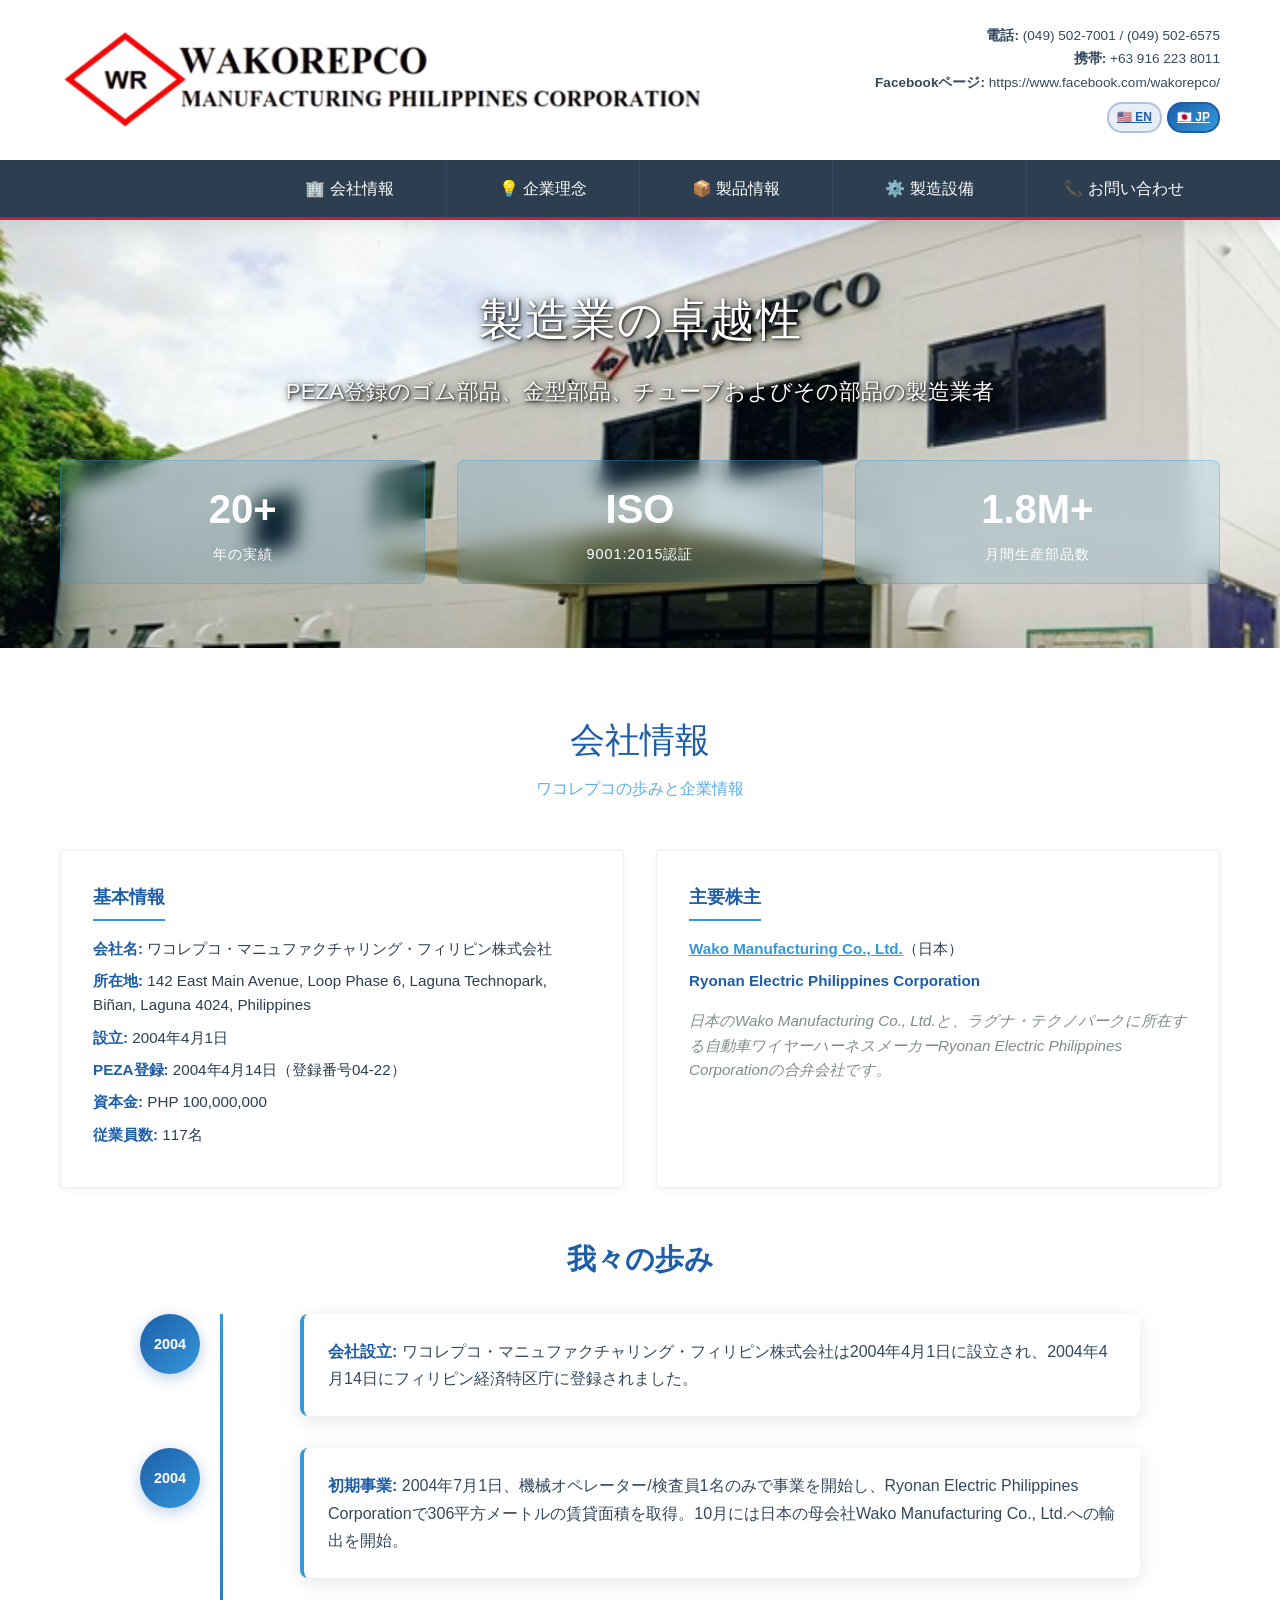
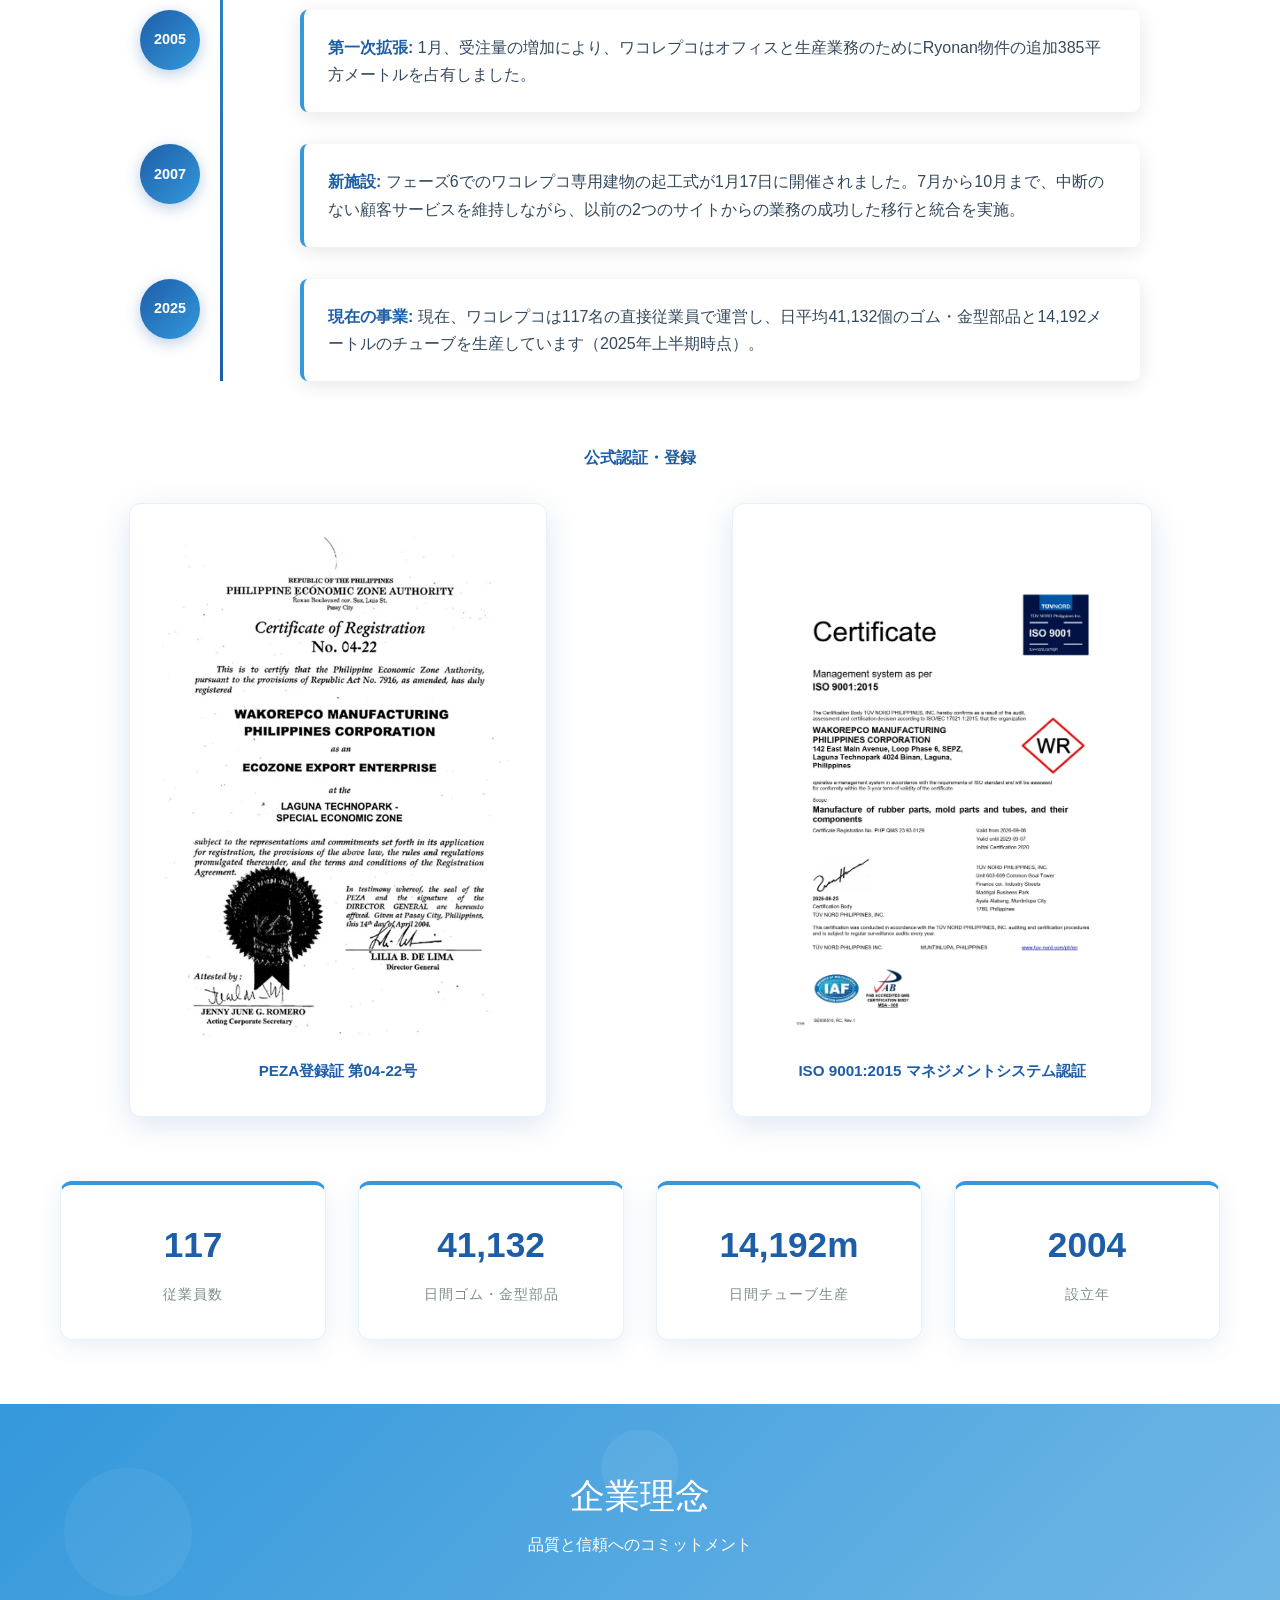
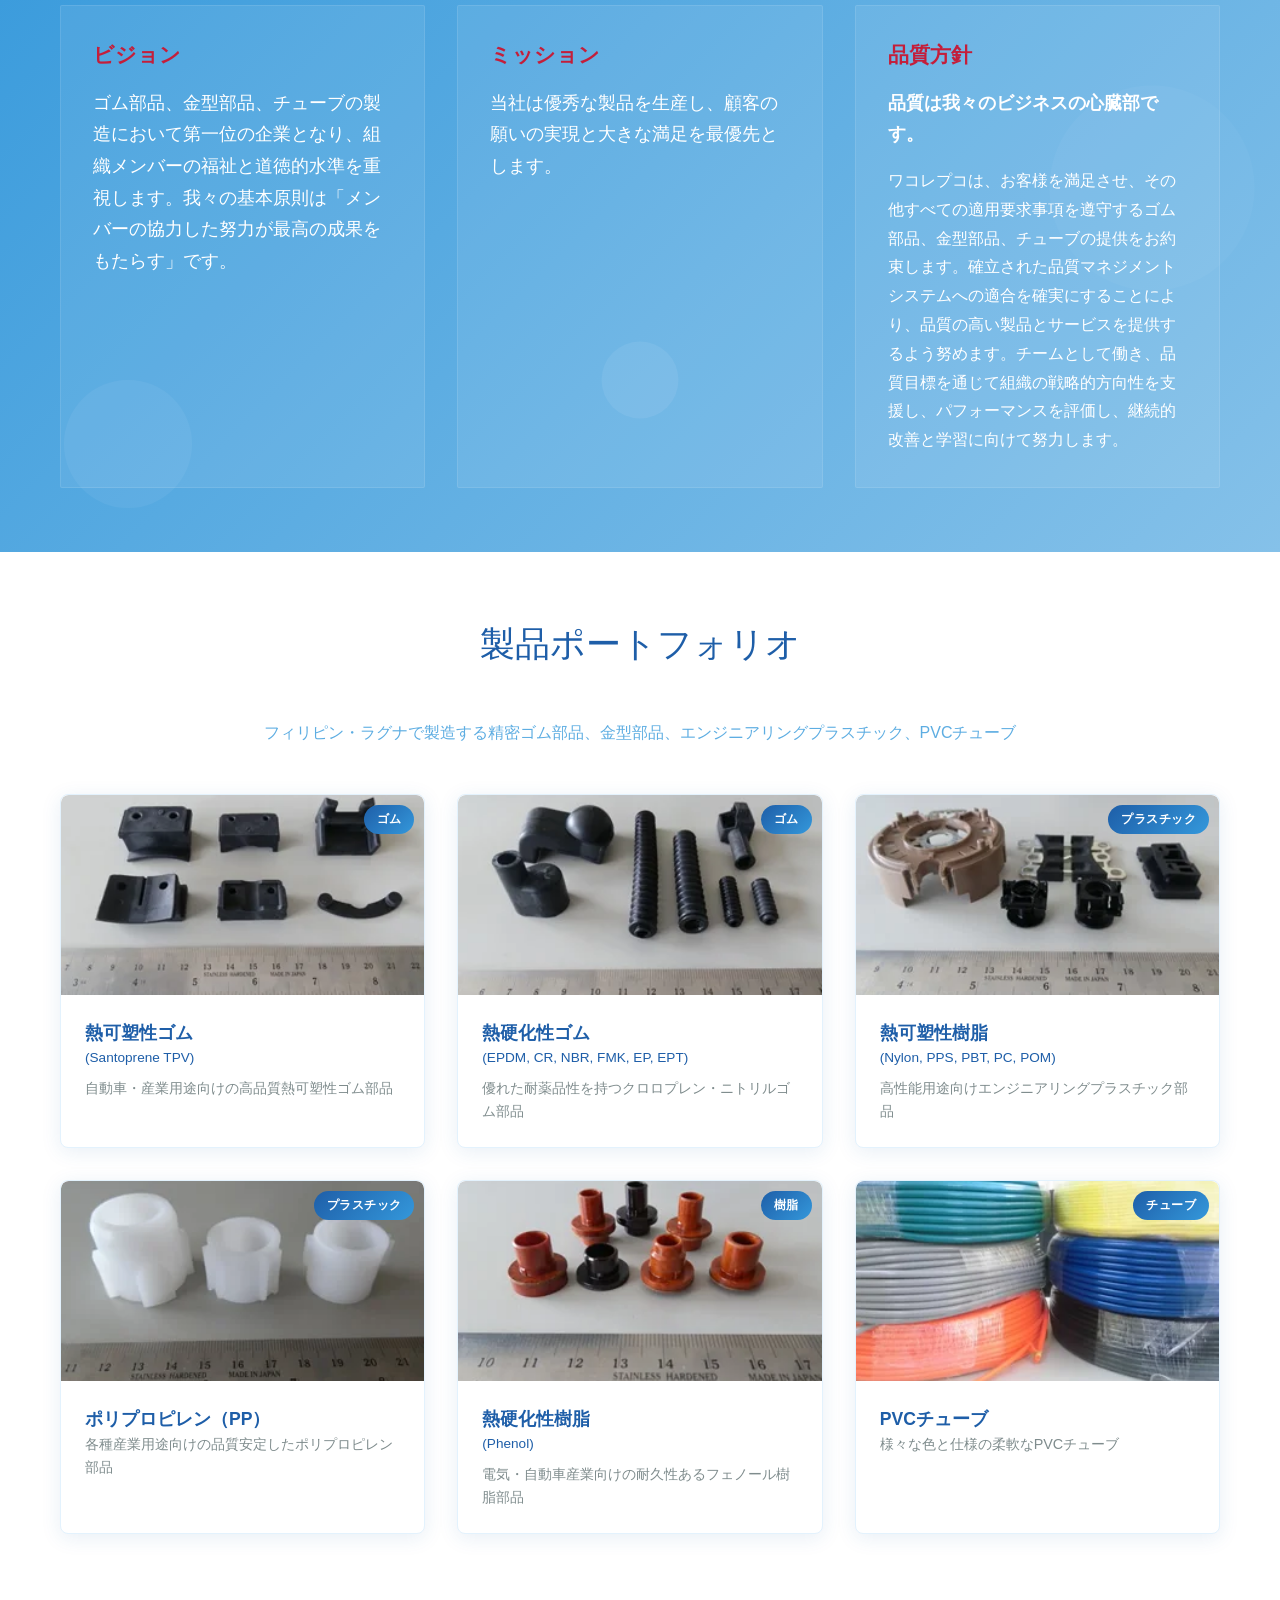
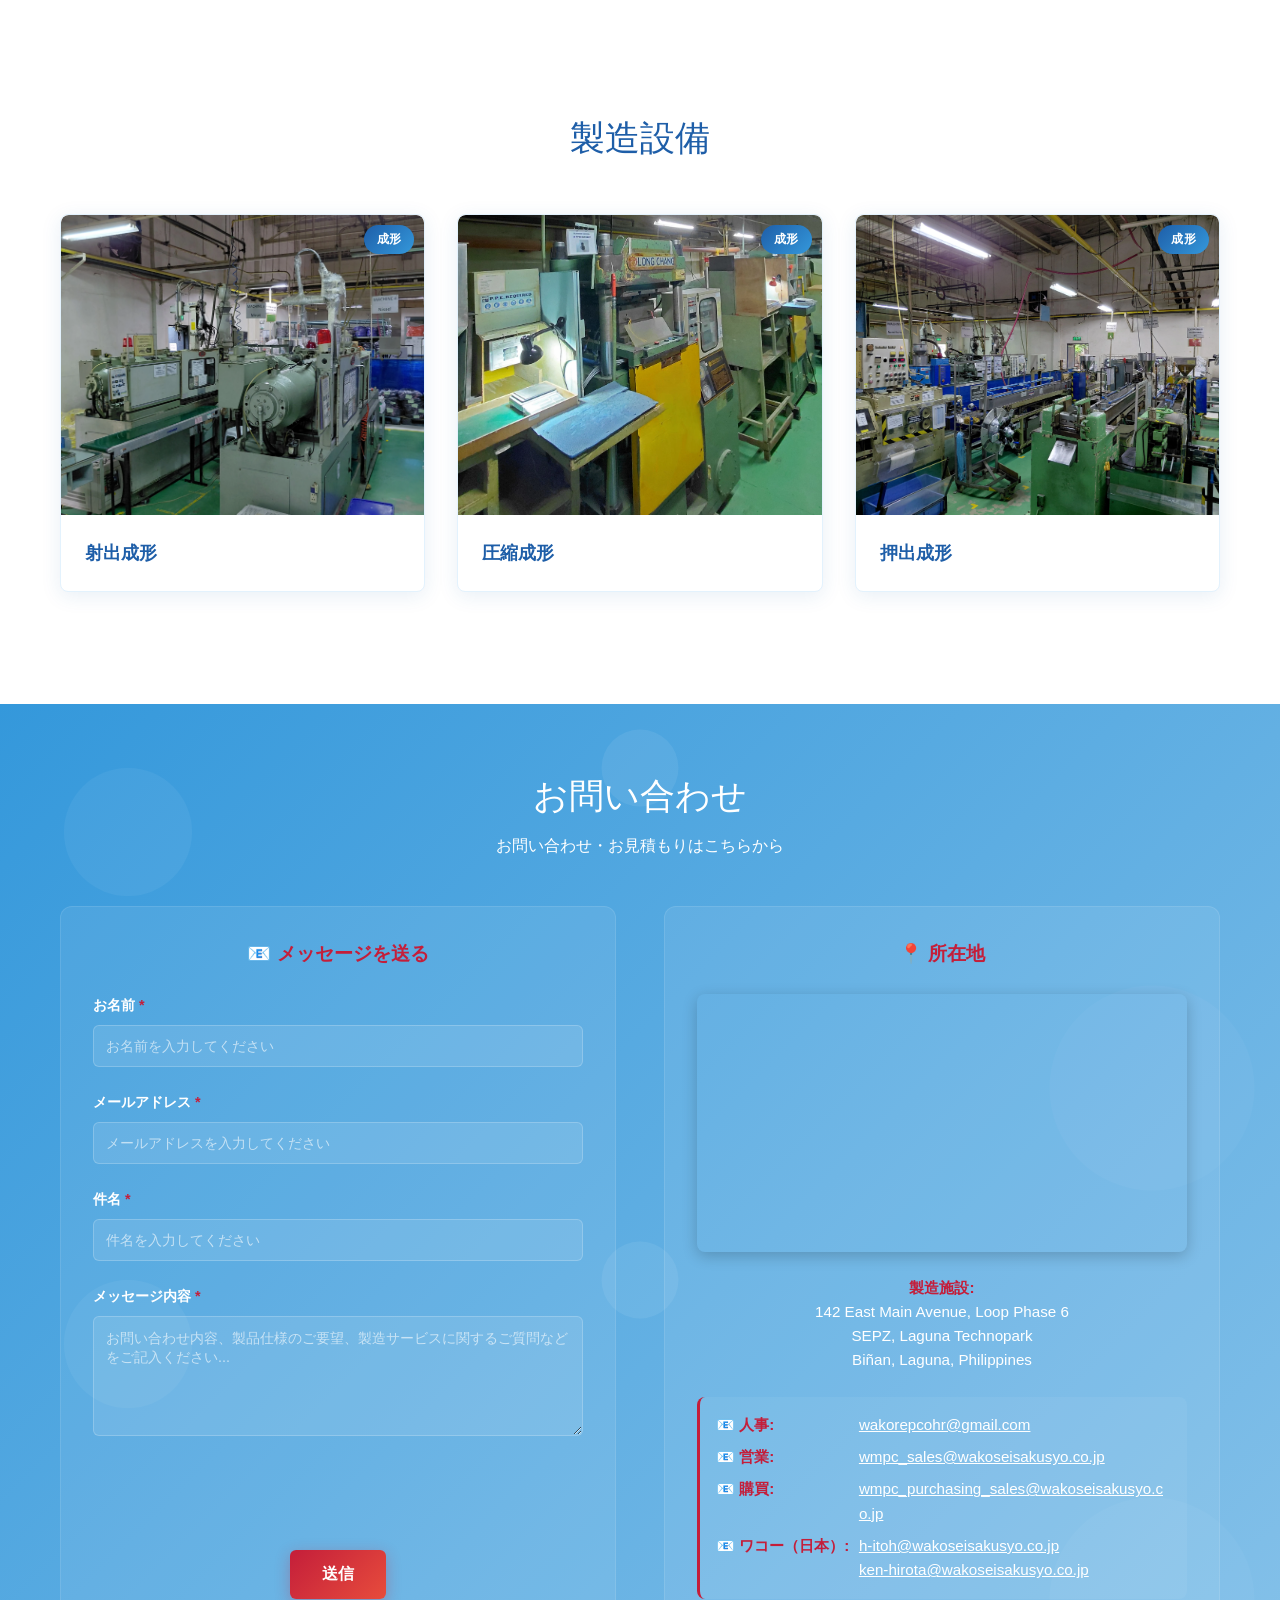
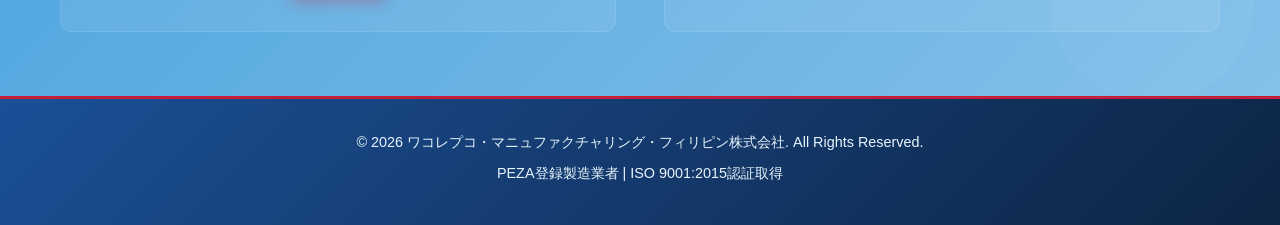
==== commit ff479bb2: "Add square WR favicon set for browsers and Google Replace the non-square logo.png favicon with icons" ====
--- a/ja/index.html
+++ b/ja/index.html
@@ -37,8 +37,9 @@
     <link rel="alternate" hreflang="x-default" href="https://wakorepco.onrender.com/">
     
     <!-- Favicon -->
-    <link rel="icon" type="image/png" href="../logo.png">
-    <link rel="apple-touch-icon" href="../logo.png">
+    <link rel="icon" href="../favicon.ico" sizes="any">
+    <link rel="icon" type="image/png" sizes="32x32" href="../favicon-32x32.png">
+    <link rel="apple-touch-icon" href="../apple-touch-icon.png">
     
     <!-- Canonical URL -->
     <link rel="canonical" href="https://wakorepco.onrender.com/ja/">
